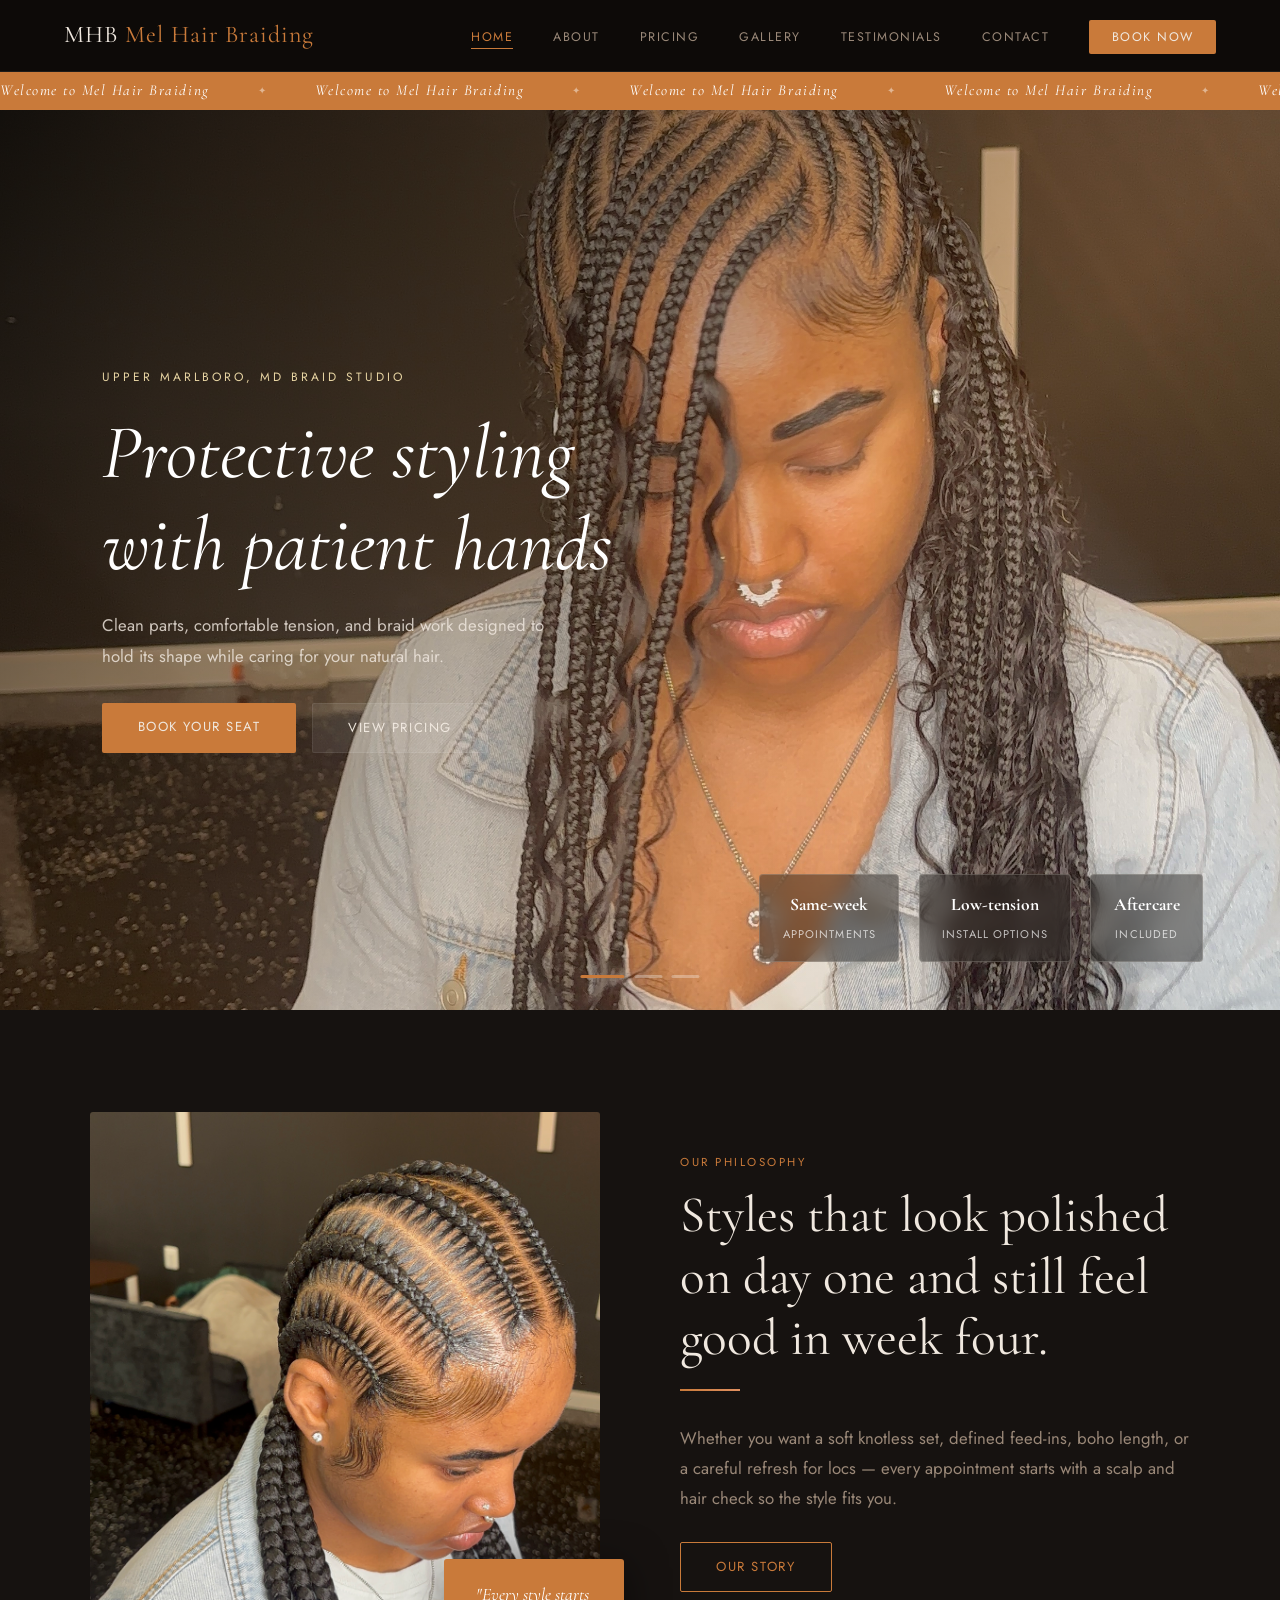
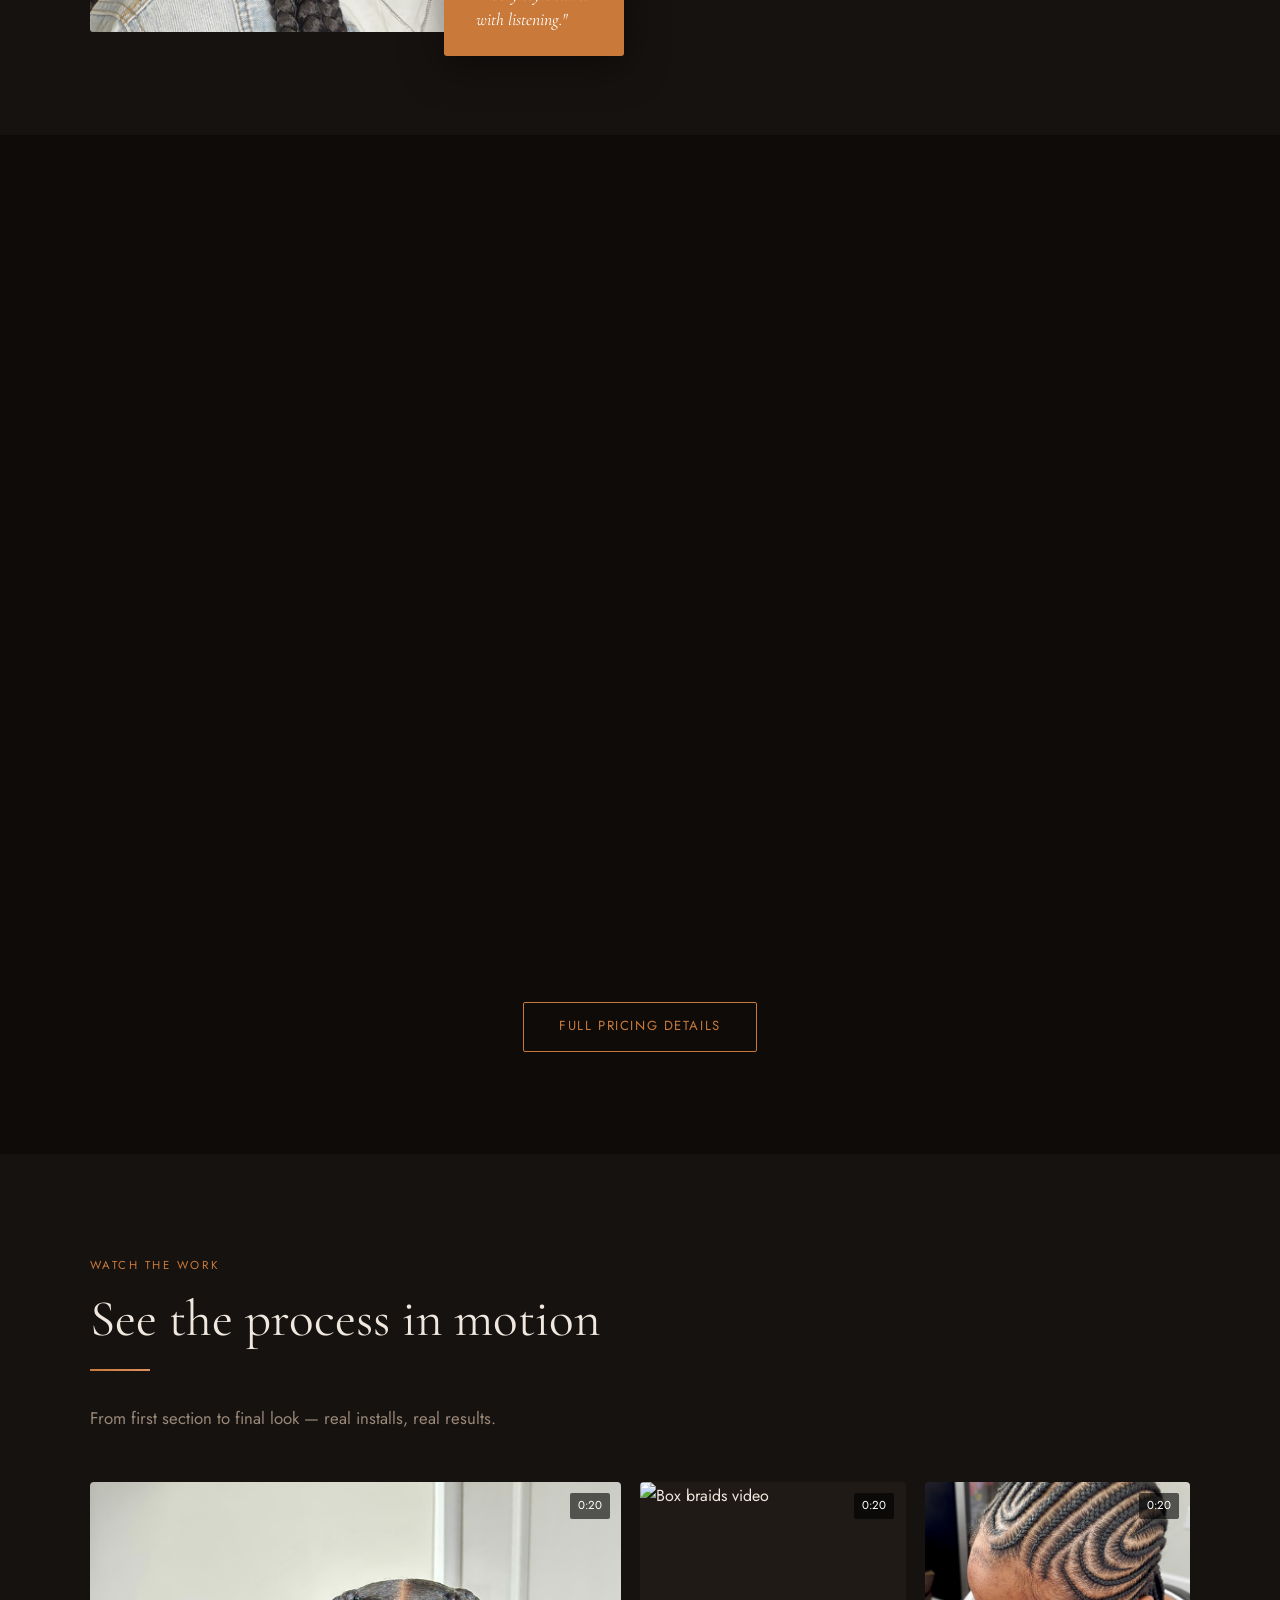
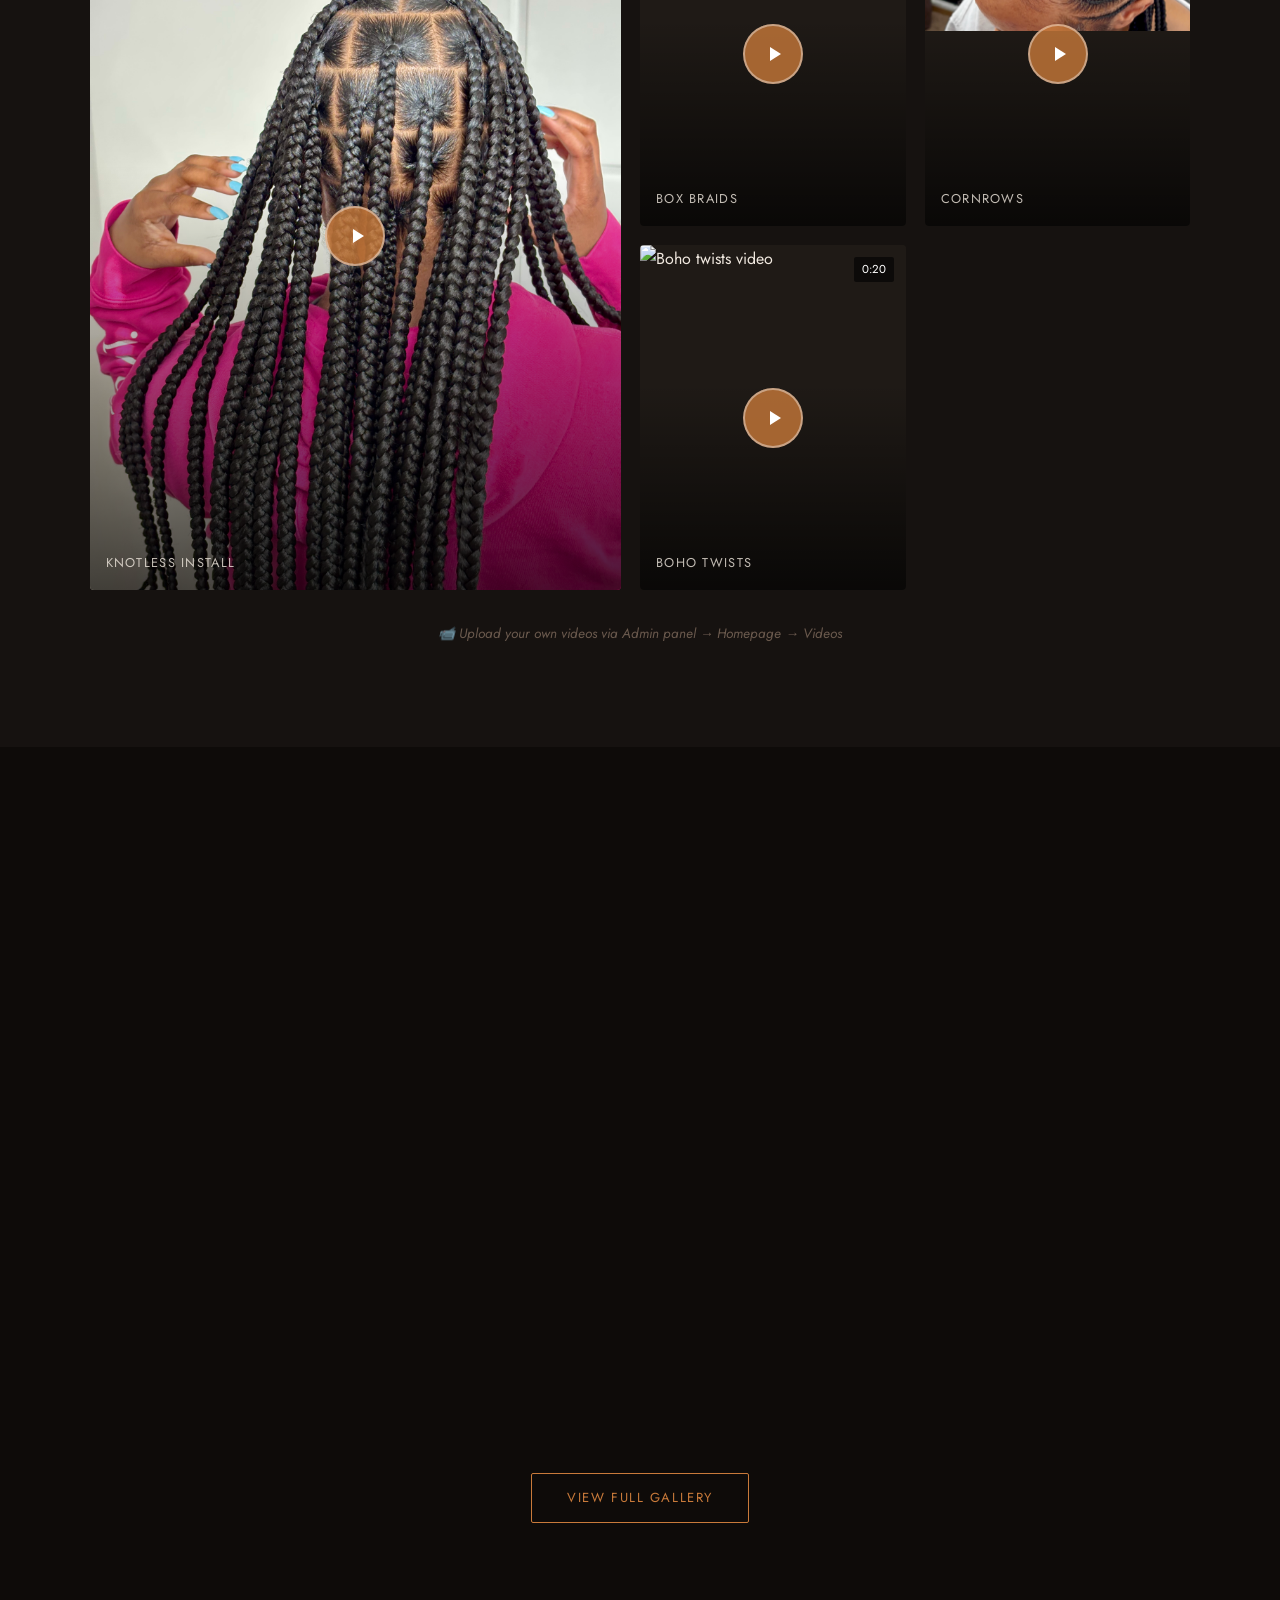
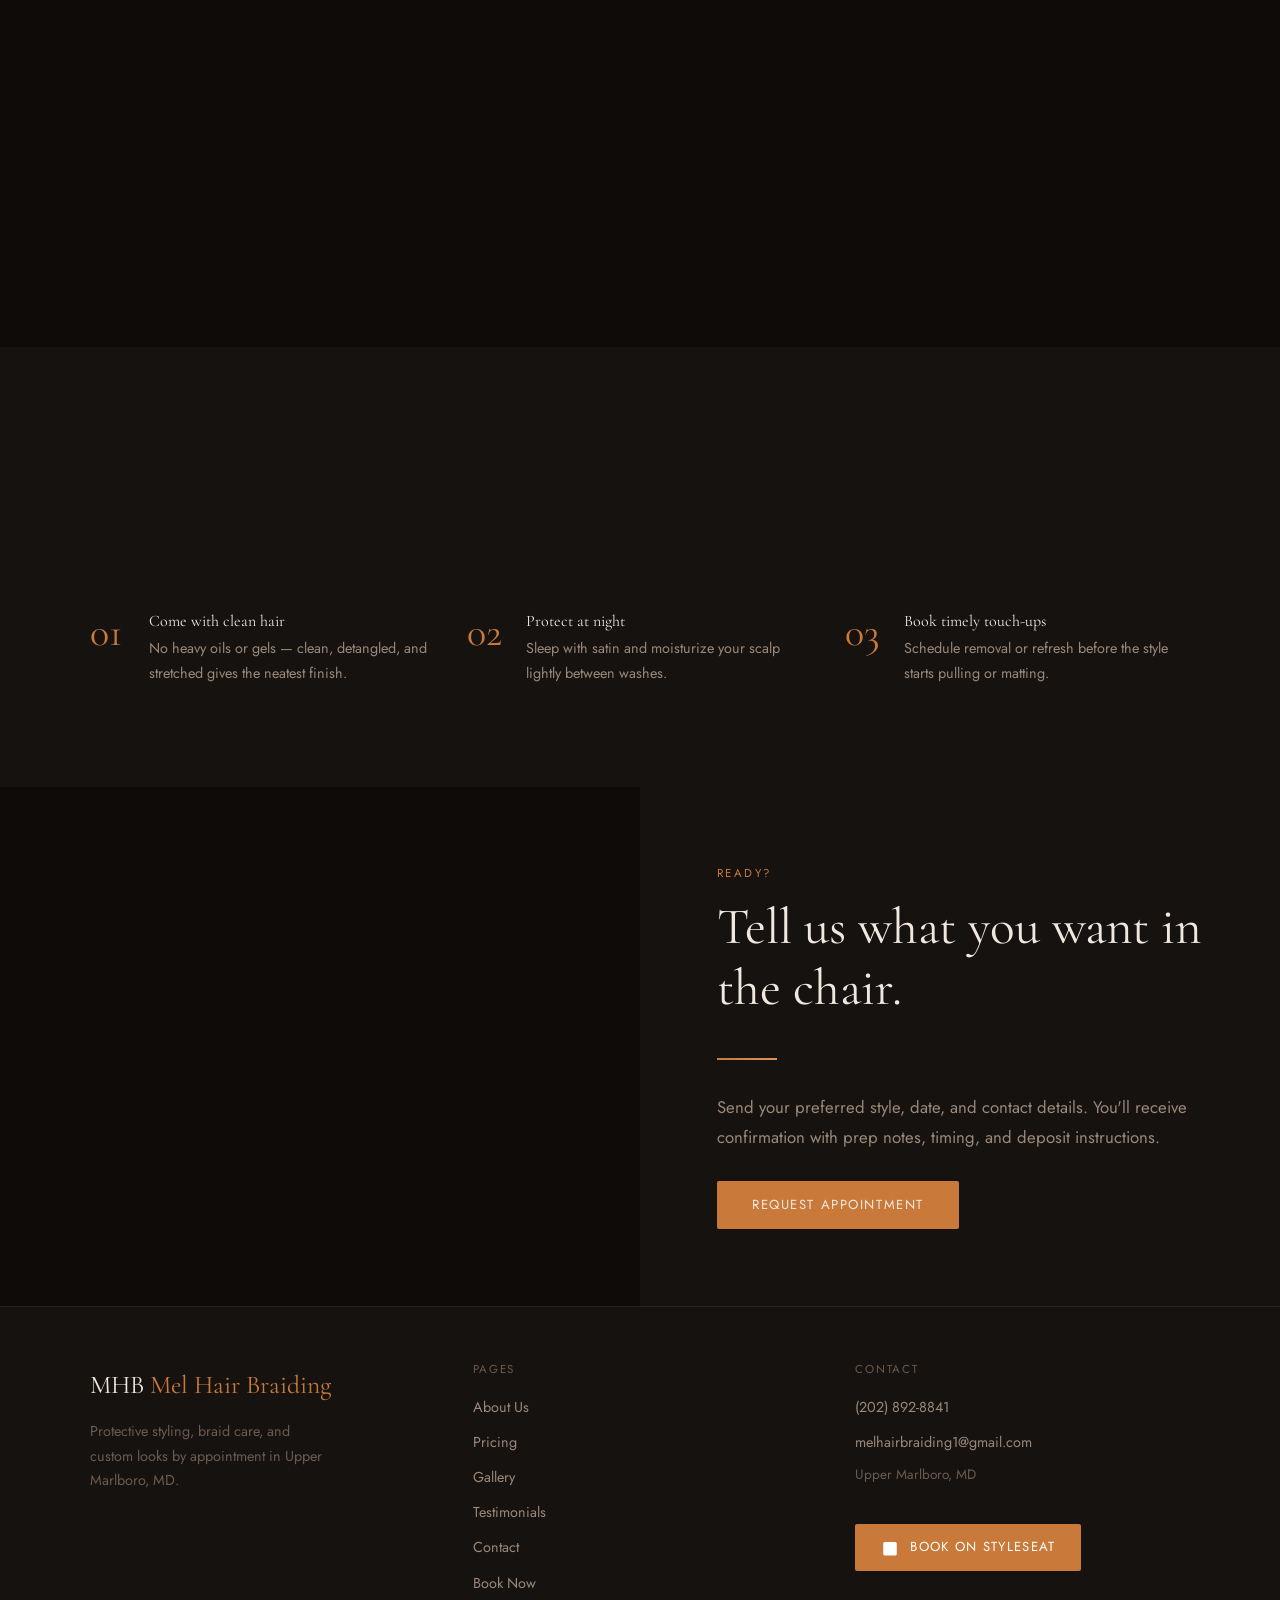
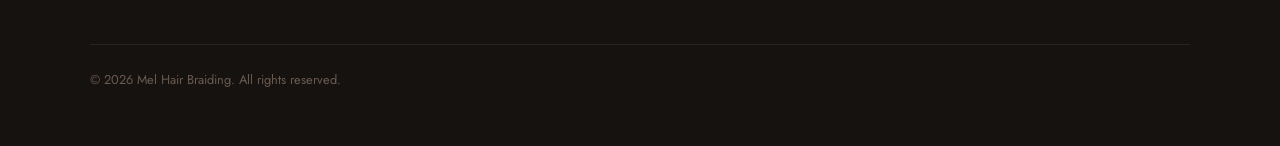
==== index.html @ 26ac2045 "Update index.html" ====
<!DOCTYPE html>
<html lang="en">
<head>
  <meta charset="UTF-8"/><meta name="viewport" content="width=device-width,initial-scale=1.0"/>
  <meta name="description" content="Mel Hair Braiding — Knotless braids, box braids, feed-ins, twists, and loc care in Marlboro, MD."/>
  <title>Mel Hair Braiding | Knotless Braids, Box Braids & Protective Styles — Upper Marlboro, MD</title>
  <meta name="description" content="Mel Hair Braiding offers knotless braids, box braids, feed-in cornrows, boho twists, and loc care in Upper Marlboro, MD. Book your protective style appointment today."/>
  <meta name="keywords" content="hair braiding Upper Marlboro MD, knotless braids Maryland, box braids near me, protective styles, loc care, boho twists, cornrows"/>
  <meta name="robots" content="index, follow"/>
  <link rel="canonical" href="https://melhairbraiding.net/"/>
  <!-- Open Graph -->
  <meta property="og:title" content="Mel Hair Braiding | Upper Marlboro, MD"/>
  <meta property="og:description" content="Knotless braids, box braids, cornrows, boho twists & loc care. Book your protective style in Upper Marlboro, MD."/>
  <meta property="og:url" content="https://melhairbraiding.net/"/>
  <meta property="og:type" content="website"/>
  <meta property="og:image" content="https://melhairbraiding.net/assets/uploads/og-image.jpg"/>
  <!-- Twitter Card -->
  <meta name="twitter:card" content="summary_large_image"/>
  <meta name="twitter:title" content="Mel Hair Braiding | Upper Marlboro, MD"/>
  <meta name="twitter:description" content="Knotless braids, box braids, cornrows, boho twists & loc care. Book now!"/>
  <!-- Schema.org Local Business -->
  <script type="application/ld+json">
  {"@context":"https://schema.org","@type":"HairSalon","name":"Mel Hair Braiding","url":"https://melhairbraiding.net","telephone":"(555) 018-1331","email":"hello@melhairbraiding.net","address":{"@type":"PostalAddress","addressLocality":"Upper Marlboro","addressRegion":"MD","addressCountry":"US"},"openingHours":["Tu-Fr 09:00-19:00","Sa 08:00-18:00"],"sameAs":["https://www.facebook.com/profile.php?id=100069341483920","https://www.instagram.com/mel_hair_braiding/","https://www.tiktok.com/@melhairbraiding","https://www.styleseat.com/m/v/melhairbraiding"]}
  </script>
  <link rel="stylesheet" href="assets/css/global.css"/>
  <style>
    .hero{position:relative;height:100vh;min-height:600px;overflow:hidden;margin-top:var(--nav-h)}
    .hero-slides{position:absolute;inset:0}
    .hero-slide{position:absolute;inset:0;background-size:cover;background-position:center;opacity:0;transition:opacity 1.2s ease}
    .hero-slide.active{opacity:1}
    .hero-slide::after{content:'';position:absolute;inset:0;background:linear-gradient(135deg,rgba(0,0,0,.75) 0%,rgba(201,122,58,.2) 60%,transparent 100%)}
    .hero-content{position:relative;z-index:2;height:100%;display:flex;flex-direction:column;justify-content:center;padding:0 clamp(2rem,8vw,8rem);max-width:780px}
    .hero-eyebrow{display:block;font-size:.75rem;letter-spacing:.25em;text-transform:uppercase;color:var(--gold-light);margin-bottom:1.2rem;opacity:0;animation:fadeUp .8s .3s forwards}
    .hero-content h1{color:#fff;font-style:italic;opacity:0;animation:fadeUp .9s .5s forwards;margin-bottom:1.2rem}
    .hero-sub{color:rgba(240,232,223,.82);font-size:1.05rem;max-width:460px;line-height:1.8;opacity:0;animation:fadeUp .9s .7s forwards;margin-bottom:2rem}
    .hero-btns{display:flex;gap:1rem;flex-wrap:wrap;opacity:0;animation:fadeUp .9s .9s forwards}
    .hero-badges{position:absolute;bottom:3rem;right:clamp(2rem,6vw,6rem);display:flex;gap:1.2rem;z-index:2}
    .hero-badge{background:rgba(14,11,9,.4);backdrop-filter:blur(10px);border:1px solid rgba(240,232,223,.2);border-radius:4px;padding:.9rem 1.4rem;text-align:center;color:#fff}
    .hero-badge strong{display:block;font-size:1.1rem;font-family:'Cormorant Garamond',serif}
    .hero-badge span{font-size:.7rem;letter-spacing:.1em;text-transform:uppercase;opacity:.7}
    .hero-dots{position:absolute;bottom:2rem;left:50%;transform:translateX(-50%);display:flex;gap:.6rem;z-index:2}
    .hero-dot{width:28px;height:3px;border-radius:2px;background:rgba(255,255,255,.3);cursor:pointer;transition:background .3s,width .3s}
    .hero-dot.active{background:var(--clay);width:44px}
    @keyframes fadeUp{from{opacity:0;transform:translateY(22px)}to{opacity:1;transform:none}}

    .intro-grid{display:grid;grid-template-columns:1fr 1fr;gap:5rem;align-items:center}
    .intro-img-wrap{position:relative}
    .intro-img-wrap img{width:100%;height:520px;object-fit:cover;border-radius:3px}
    .intro-img-badge{position:absolute;bottom:-1.5rem;right:-1.5rem;background:var(--clay);color:#fff;padding:1.5rem 2rem;border-radius:3px;font-family:'Cormorant Garamond',serif;font-size:1.1rem;font-style:italic;max-width:180px;line-height:1.4;box-shadow:var(--shadow)}

    .services-grid{display:grid;grid-template-columns:repeat(auto-fit,minmax(280px,1fr));gap:1.5rem;margin-top:3rem}
    .service-card{background:var(--bg-card);border:1px solid var(--border-dim);border-radius:4px;padding:2rem;transition:transform .3s,box-shadow .3s,border-color .3s}
    .service-card:hover{transform:translateY(-6px);box-shadow:var(--shadow);border-color:var(--border)}
    .service-init{width:50px;height:50px;border-radius:50%;background:var(--bg-3);border:1.5px solid var(--clay);display:flex;align-items:center;justify-content:center;font-family:'Cormorant Garamond',serif;font-size:1.1rem;color:var(--clay);margin-bottom:1.2rem}
    .service-card h3{margin-bottom:.4rem;font-size:1.4rem;color:var(--text)}
    .service-card p{color:var(--text-muted);font-size:.9rem;margin-bottom:1rem}
    .service-meta{display:flex;justify-content:space-between;align-items:center}
    .service-duration{font-size:.78rem;letter-spacing:.08em;color:var(--text-dim)}
    .service-price{font-family:'Cormorant Garamond',serif;font-size:1.3rem;color:var(--clay)}

    .video-section{background:var(--bg-2)}
    .video-grid{display:grid;grid-template-columns:2fr 1fr 1fr;gap:1.2rem;margin-top:3rem}
    .video-card{position:relative;border-radius:4px;overflow:hidden;background:var(--bg-3);cursor:pointer}
    .video-card:first-child{grid-row:span 2}
    .video-thumb{width:100%;aspect-ratio:16/9;object-fit:cover;transition:transform .5s}
    .video-card:first-child .video-thumb{height:100%;aspect-ratio:unset}
    .video-card:hover .video-thumb{transform:scale(1.04)}
    .video-overlay{position:absolute;inset:0;background:linear-gradient(0deg,rgba(0,0,0,.7) 0%,transparent 60%);display:flex;align-items:center;justify-content:center}
    .video-play{width:60px;height:60px;border-radius:50%;background:rgba(201,122,58,.8);border:2px solid rgba(255,255,255,.4);display:flex;align-items:center;justify-content:center;transition:background .3s,transform .3s}
    .video-card:hover .video-play{background:var(--clay);transform:scale(1.1)}
    .video-play svg{width:24px;height:24px;fill:#fff;margin-left:3px}
    .video-label{position:absolute;bottom:1rem;left:1rem;font-size:.8rem;letter-spacing:.1em;text-transform:uppercase;color:rgba(240,232,223,.8)}
    .video-upload-cta{margin-top:2rem;text-align:center;color:var(--text-dim);font-size:.85rem;font-style:italic}
    .video-duration{position:absolute;top:.7rem;right:.7rem;background:rgba(0,0,0,.6);color:#fff;font-size:.72rem;padding:.2rem .5rem;border-radius:2px}
    .video-lightbox{display:none;position:fixed;inset:0;background:rgba(0,0,0,.96);z-index:1000;align-items:center;justify-content:center;flex-direction:column;gap:1rem}
    .video-lightbox.open{display:flex}
    .video-lightbox video{max-width:90vw;max-height:80vh;border-radius:4px;outline:none}
    .video-lb-close{position:absolute;top:1.5rem;right:2rem;font-size:2.5rem;color:#fff;cursor:pointer;background:none;border:none;line-height:1}
    .video-lb-label{color:var(--text-muted);font-size:.85rem;letter-spacing:.12em;text-transform:uppercase}

    .gallery-strip{display:flex;gap:0;overflow:hidden;margin-top:3rem;border-radius:4px}
    .gallery-strip-item{flex:1;min-width:0;position:relative;overflow:hidden;transition:flex .5s ease;cursor:pointer}
    .gallery-strip-item:hover{flex:2.5}
    .gallery-strip-item img{width:100%;height:420px;object-fit:cover;transition:transform .5s}
    .gallery-strip-item:hover img{transform:scale(1.04)}

    .quote-section{background:var(--clay);text-align:center;padding:5rem clamp(2rem,8vw,10rem)}
    .quote-section blockquote{font-family:'Cormorant Garamond',serif;font-size:clamp(1.5rem,3vw,2.4rem);font-style:italic;color:#fff;line-height:1.5;max-width:800px;margin:0 auto 1.5rem}
    .quote-section cite{font-size:.8rem;letter-spacing:.15em;text-transform:uppercase;color:rgba(255,255,255,.7)}

    .care-grid{display:grid;grid-template-columns:repeat(3,1fr);gap:2rem;margin-top:3rem}
    .care-item{display:flex;gap:1.2rem;align-items:flex-start}
    .care-num{font-family:'Cormorant Garamond',serif;font-size:2.5rem;line-height:1;color:var(--clay);flex-shrink:0;min-width:2.5rem}
    .care-item h4{font-size:1rem;color:var(--text);margin-bottom:.3rem}
    .care-item p{font-size:.9rem;color:var(--text-muted)}

    .booking-cta{display:grid;grid-template-columns:1fr 1fr}
    .booking-cta-img{background-size:cover;background-position:center;min-height:420px}
    .booking-cta-content{padding:clamp(3rem,6vw,6rem);display:flex;flex-direction:column;justify-content:center;background:var(--bg-2)}

    @media(max-width:900px){.intro-grid{grid-template-columns:1fr}.intro-img-badge{right:0}.video-grid{grid-template-columns:1fr 1fr}.video-card:first-child{grid-row:unset;grid-column:span 2}.care-grid{grid-template-columns:1fr}.booking-cta{grid-template-columns:1fr}.hero-badges{display:none}}
    @media(max-width:600px){.gallery-strip{flex-direction:column}.gallery-strip-item img{height:220px}.gallery-strip-item:hover{flex:1}.video-grid{grid-template-columns:1fr}.video-card:first-child{grid-column:unset}}
  </style>
</head>
<body>
<nav class="nav">
  <a href="index.html" class="nav-logo">MHB <span>Mel Hair Braiding</span></a>
  <ul class="nav-links">
    <li><a href="index.html" class="active">Home</a></li>
    <li><a href="about/index.html">About</a></li>
    <li><a href="pricing/index.html">Pricing</a></li>
    <li><a href="gallery/index.html">Gallery</a></li>
    <li><a href="testimonials/index.html">Testimonials</a></li>
    <li><a href="contact/index.html">Contact</a></li>
    <li><a href="book/index.html" class="nav-cta">Book Now</a></li>
  </ul>
  <div class="nav-hamburger"><span></span><span></span><span></span></div>
</nav>

<!-- HERO -->
<!-- WELCOME BANNER -->
<div class="welcome-banner" aria-label="Welcome banner">
  <div class="welcome-banner-track" id="bannerTrack"></div>
</div>

<section class="hero" id="top">
  <div class="hero-video-bg" id="heroVideoBg">
    <video id="heroVideo0" loop muted playsinline></video>
    <video id="heroVideo1" loop muted playsinline></video>
    <video id="heroVideo2" loop muted playsinline></video>
    <div class="hero-video-overlay"></div>
  </div>
  <div class="hero-slides" id="heroSlides" style="display:none"></div>
  <div class="hero-content">
    <span class="hero-eyebrow" id="heroEyebrow"></span>
    <h1 id="heroHeadline"></h1>
    <p class="hero-sub" id="heroCopy"></p>
    <div class="hero-btns">
      <a href="book/index.html" class="btn btn-primary" id="heroPrimary"></a>
      <a href="pricing/index.html" class="btn btn-light" id="heroSecondary"></a>
    </div>
  </div>
  <div class="hero-badges" id="heroBadges"></div>
  <div class="hero-dots" id="heroDots"></div>
</section>

<!-- INTRO -->
<section class="section" id="about-intro" style="background:var(--bg-2)">
  <div class="section-inner">
    <div class="intro-grid">
      <div class="intro-img-wrap reveal">
        <img id="introImg" src="" alt="Stylist braiding"/>
        <div class="intro-img-badge" id="introQuote"></div>
      </div>
      <div class="reveal reveal-delay-2">
        <span class="eyebrow" id="introEyebrow"></span>
        <h2 class="section-heading" id="introHeading"></h2>
        <div class="divider"></div>
        <p class="section-sub" id="introCopy"></p>
        <a href="about/index.html" class="btn btn-outline" style="margin-top:1.8rem;display:inline-block">Our Story</a>
      </div>
    </div>
  </div>
</section>

<!-- SERVICES -->
<section class="section" id="services" style="background:var(--bg)">
  <div class="section-inner">
    <div class="reveal">
      <span class="eyebrow" id="servicesEyebrow"></span>
      <h2 class="section-heading" id="servicesHeading"></h2>
      <div class="divider"></div>
    </div>
    <div class="services-grid" id="servicesGrid"></div>
    <div style="text-align:center;margin-top:2.5rem"><a href="pricing/index.html" class="btn btn-outline">Full Pricing Details</a></div>
  </div>
</section>

<!-- VIDEOS -->
<section class="section video-section" id="videos">
  <div class="section-inner">
    <div class="reveal">
      <span class="eyebrow" id="videoEyebrow"></span>
      <h2 class="section-heading" id="videoHeading"></h2>
      <div class="divider"></div>
      <p class="section-sub" id="videoCopy"></p>
    </div>
    <div class="video-grid" id="videoGrid"></div>
    <p class="video-upload-cta">📹 Upload your own videos via Admin panel → Homepage → Videos</p>
  </div>
</section>

<!-- GALLERY STRIP -->
<section class="section" id="gallery-preview" style="padding-bottom:0;background:var(--bg)">
  <div class="section-inner">
    <div class="reveal">
      <span class="eyebrow" id="galleryEyebrow"></span>
      <h2 class="section-heading" id="galleryHeading"></h2>
      <div class="divider"></div>
    </div>
  </div>
  <div class="gallery-strip reveal" id="galleryStrip"></div>
  <div style="text-align:center;padding:2.5rem"><a href="gallery/index.html" class="btn btn-outline">View Full Gallery</a></div>
</section>

<!-- QUOTE -->
<section class="quote-section reveal">
  <blockquote id="quoteText"></blockquote>
  <cite id="quoteAuthor"></cite>
</section>

<!-- CARE TIPS -->
<section class="section" id="care" style="background:var(--bg-2)">
  <div class="section-inner">
    <div class="reveal">
      <span class="eyebrow" id="careEyebrow"></span>
      <h2 class="section-heading" id="careHeading"></h2>
      <div class="divider"></div>
    </div>
    <div class="care-grid" id="careGrid"></div>
  </div>
</section>

<!-- BOOKING CTA -->
<div class="booking-cta" id="booking">
  <div class="booking-cta-img" id="bookingImg"></div>
  <div class="booking-cta-content reveal">
    <span class="eyebrow" id="bookingEyebrow"></span>
    <h2 class="section-heading" id="bookingHeading"></h2>
    <div class="divider"></div>
    <p class="section-sub" id="bookingCopy"></p>
    <a href="book/index.html" class="btn btn-primary" style="margin-top:1.8rem;align-self:flex-start" id="bookingBtn"></a>
  </div>
</div>

<!-- FOOTER -->
<footer class="footer">
  <div class="footer-inner">
    <div>
      <div class="footer-logo">MHB <span>Mel Hair Braiding</span></div>
      <p class="footer-tagline" style="font-size:.9rem;color:var(--text-dim);max-width:240px;line-height:1.7;margin-top:.5rem"></p>
    </div>
    <div><h4>Pages</h4><ul class="footer-links">
      <li><a href="about/index.html">About Us</a></li>
      <li><a href="pricing/index.html">Pricing</a></li>
      <li><a href="gallery/index.html">Gallery</a></li>
      <li><a href="testimonials/index.html">Testimonials</a></li>
      <li><a href="contact/index.html">Contact</a></li>
      <li><a href="book/index.html">Book Now</a></li>
    </ul></div>
    <div>
      <h4>Contact</h4>
      <ul class="footer-links" id="footerContact"></ul>
      <div class="social-links" style="margin-top:1.2rem"></div>
      <a href="https://www.styleseat.com/m/v/melhairbraiding" target="_blank" rel="noopener" class="styleseat-btn" style="margin-top:1.2rem">
        <svg viewBox="0 0 24 24"><path d="M8 2v4M16 2v4M3 10h18M5 4h14a2 2 0 012 2v14a2 2 0 01-2 2H5a2 2 0 01-2-2V6a2 2 0 012-2z"/></svg>
        Book on StyleSeat
      </a>
    </div>
  </div>
  <div class="footer-bottom">
    <span id="footerCopy"></span>
    <span id="footerCredit"></span>
  </div>
</footer>

<script src="assets/js/global.js"></script>
<script>
(async () => {
  const [site, brand, gallery] = await Promise.all([
    fetch('content/site.json').then(r=>r.json()),
    fetch('content/branding.json').then(r=>r.json()).catch(()=>({})),
    fetch('content/gallery.json').then(r=>r.json()).catch(()=>({images:[]}))
  ]);

  // heroSlides section disabled — video hero handles dots instead

  // Hero content
  document.getElementById('heroEyebrow').textContent = site.hero.eyebrow||'';
  document.getElementById('heroHeadline').innerHTML = `${site.hero.headline1||''}<br>${site.hero.headline2||''}`;
  document.getElementById('heroCopy').textContent = site.hero.copy||'';
  document.getElementById('heroPrimary').textContent = site.hero.primaryButton||'Book Now';
  document.getElementById('heroSecondary').textContent = site.hero.secondaryButton||'View Pricing';

  // Badges
  const badgesEl = document.getElementById('heroBadges');
  (site.hero.highlights||[]).forEach(h => {
    badgesEl.innerHTML += `<div class="hero-badge"><strong>${h.title}</strong><span>${h.text}</span></div>`;
  });

  // Intro
  document.getElementById('introEyebrow').textContent = site.intro?.eyebrow||'';
  document.getElementById('introHeading').textContent = site.intro?.heading||'';
  document.getElementById('introCopy').textContent = site.intro?.copy||'';
  if (site.intro?.image) document.getElementById('introImg').src = site.intro.image;
  document.getElementById('introQuote').textContent = `"${site.intro?.imageQuote||''}"`;

  // Services
  const sg = document.getElementById('servicesGrid');
  document.getElementById('servicesEyebrow').textContent = site.servicesSection?.eyebrow||'What We Offer';
  document.getElementById('servicesHeading').textContent = site.servicesSection?.heading||'Choose your next crown';
  (site.services||[]).forEach((s,i) => {
    sg.innerHTML += `<div class="service-card reveal reveal-delay-${(i%3)+1}">
      <div class="service-init">${s.initials}</div>
      <h3>${s.name}</h3><p>${s.description}</p>
      <div class="service-meta"><span class="service-duration">${s.duration}</span><span class="service-price">${s.price}</span></div>
    </div>`;
  });

  // Videos
  document.getElementById('videoEyebrow').textContent = site.videos?.eyebrow||'Watch the Work';
  document.getElementById('videoHeading').textContent = site.videos?.heading||'See the process in motion';
  document.getElementById('videoCopy').textContent = site.videos?.copy||'';
  const vg = document.getElementById('videoGrid');

  // Video lightbox
  const lb = document.createElement('div');
  lb.className = 'video-lightbox';
  lb.id = 'videoLightbox';
  lb.innerHTML = `<button class="video-lb-close" id="videoLbClose">✕</button><video controls id="videoLbPlayer"></video><div class="video-lb-label" id="videoLbLabel"></div>`;
  document.body.appendChild(lb);
  document.getElementById('videoLbClose').addEventListener('click', () => { lb.classList.remove('open'); document.getElementById('videoLbPlayer').pause(); });
  lb.addEventListener('click', e => { if(e.target===lb){lb.classList.remove('open'); document.getElementById('videoLbPlayer').pause();}});

  (site.videos?.items||[]).forEach((v,i) => {
    const card = document.createElement('div');
    card.className = `video-card reveal reveal-delay-${i%3}`;
    card.innerHTML = `
      <img class="video-thumb" src="${v.thumbnail||''}" alt="${v.alt||''}" onerror="this.style.background='var(--bg-3)';this.style.minHeight='200px'"/>
      <div class="video-overlay"><div class="video-play"><svg viewBox="0 0 24 24"><path d="M8 5v14l11-7z"/></svg></div></div>
      <span class="video-label">${v.label||''}</span>
      ${v.duration?`<span class="video-duration">${v.duration}</span>`:''}`;
    card.addEventListener('click', () => {
      const player = document.getElementById('videoLbPlayer');
      document.getElementById('videoLbLabel').textContent = v.label||'';
      if (v.videoFile) {
        player.src = v.videoFile;
        lb.classList.add('open');
        player.play();
      } else {
        // No video uploaded yet — show placeholder message
        player.removeAttribute('src');
        lb.classList.add('open');
        player.outerHTML = `<div style="color:var(--text-muted);text-align:center;padding:3rem"><div style="font-size:3rem;margin-bottom:1rem">🎬</div><p>No video uploaded yet.</p><p style="font-size:.85rem;margin-top:.5rem">Upload a video via Admin → Homepage → Videos</p></div>`;
      }
    });
    vg.appendChild(card);
  });

  // Gallery strip (first 4 from gallery.json)
  document.getElementById('galleryEyebrow').textContent = site.galleryPreview?.eyebrow||'The Look';
  document.getElementById('galleryHeading').textContent = site.galleryPreview?.heading||'Detailed parts, smooth finish.';
  const gs = document.getElementById('galleryStrip');
  (gallery.images||[]).slice(0,4).forEach(img => {
    gs.innerHTML += `<div class="gallery-strip-item"><img src="${img.image}" alt="${img.alt}"/></div>`;
  });

  // Quote
  document.getElementById('quoteText').textContent = `"${site.quote?.text||''}"`;
  document.getElementById('quoteAuthor').textContent = `— ${site.quote?.author||''}`;

  // Care tips
  document.getElementById('careEyebrow').textContent = site.care?.eyebrow||'Before You Arrive';
  document.getElementById('careHeading').textContent = site.care?.heading||'A little prep keeps the install smooth.';
  const cg = document.getElementById('careGrid');
  (site.care?.tips||[]).forEach((t,i) => {
    cg.innerHTML += `<div class="care-item reveal reveal-delay-${i+1}">
      <span class="care-num">0${i+1}</span>
      <div><h4>${t.title}</h4><p>${t.tip}</p></div>
    </div>`;
  });

  // Booking CTA
  document.getElementById('bookingEyebrow').textContent = site.booking?.eyebrow||'Ready?';
  document.getElementById('bookingHeading').textContent = site.booking?.heading||'Tell us what you want in the chair.';
  document.getElementById('bookingCopy').textContent = site.booking?.copy||'';
  document.getElementById('bookingBtn').textContent = site.booking?.button||'Request Appointment';
  if (site.booking?.image) document.getElementById('bookingImg').style.backgroundImage = `url('${site.booking.image}')`;

  // Footer
  document.getElementById('footerCopy').textContent = `© ${new Date().getFullYear()} ${brand.siteName||'Mel Hair Braiding'}. All rights reserved.`;
  document.getElementById('footerCredit').textContent = site.footer?.credit||'';
  document.querySelector('.footer-tagline').textContent = brand.footerTagline||site.footer?.copy||'';
  document.getElementById('footerContact').innerHTML = `
    <li><a href="${brand.phoneHref||'tel:+2028928841'}">${brand.phone||'(202) 892-8841'}</a></li>
    <li><a href="mailto:${brand.email||'melhairbraiding1@gmail.com'}">${brand.email||'melhairbraiding1@gmail.com'}</a></li>
    <li style="color:var(--text-dim);font-size:.85rem;margin-top:.5rem">${brand.location||'Upper Marlboro, MD'}</li>`;

  // Re-observe new reveal elements
  document.querySelectorAll('.reveal:not(.visible)').forEach(el => observer.observe(el));
  // Welcome banner
  const bannerTrack = document.getElementById('bannerTrack');
  if (bannerTrack) {
    const msg = 'Welcome to Mel Hair Braiding';
    const dot = '<span class="dot">✦</span>';
    const repeated = Array(12).fill(`<span>${msg}</span>${dot}`).join('');
    bannerTrack.innerHTML = repeated + repeated; // duplicate for seamless loop
  }

  // ── VIDEO HERO ──
  const heroSlideData = site.hero.slides || [];
  const heroVidEls = [
    document.getElementById('heroVideo0'),
    document.getElementById('heroVideo1'),
    document.getElementById('heroVideo2')
  ];

  // 1. Set poster + src for each video slot
  heroVidEls.forEach((v, i) => {
    if (!v || !heroSlideData[i]) return;
    if (heroSlideData[i].image) v.poster = heroSlideData[i].image; // shows instantly
    if (heroSlideData[i].videoFile) {
      v.src = heroSlideData[i].videoFile;
      v.preload = 'auto';
    }
  });

  // 2. Build dots — one per slide, replacing any existing dots
  const dotsContainer = document.getElementById('heroDots');
  dotsContainer.innerHTML = ''; // clear old dots from heroSlides section
  heroSlideData.forEach((s, i) => {
    const dot = document.createElement('div');
    dot.className = 'hero-dot' + (i === 0 ? ' active' : '');
    dotsContainer.appendChild(dot);
    dot.addEventListener('click', () => {
      clearInterval(heroVidTimer);
      switchHeroVid(i);
      heroVidTimer = setInterval(() => switchHeroVid((heroVidCurrent + 1) % heroSlideData.length), 20000);
    });
  });

  // 3. Switch function
  let heroVidCurrent = 0;
  function switchHeroVid(n) {
    // Hide current
    const prev = heroVidEls[heroVidCurrent];
    if (prev) { prev.classList.remove('active'); try { prev.pause(); } catch(e){} }
    // Update dots
    dotsContainer.querySelectorAll('.hero-dot').forEach((d,i) => d.classList.toggle('active', i===n));
    heroVidCurrent = n;
    // Show next
    const next = heroVidEls[heroVidCurrent];
    if (next) {
      next.classList.add('active');
      if (next.src) { next.currentTime = 0; next.play().catch(()=>{}); }
    }
  }

  // 4. Start first slide immediately
  if (heroVidEls[0]) {
    heroVidEls[0].classList.add('active');
    if (heroVidEls[0].src) heroVidEls[0].play().catch(()=>{});
  }

  // 5. Auto-rotate every 20 seconds
  let heroVidTimer = setInterval(() => {
    switchHeroVid((heroVidCurrent + 1) % heroSlideData.length);
  }, 20000);

  // Re-observe reveal elements
  document.querySelectorAll('.reveal:not(.visible)').forEach(el => observer.observe(el));
})();
</script>
</body>
</html>
---- assets/css/global.css ----
/* ============================================================
   MEL HAIR BRAIDING — Global Styles
   Dark Luxury Theme
   ============================================================ */

@import url('https://fonts.googleapis.com/css2?family=Cormorant+Garamond:ital,wght@0,300;0,400;0,600;1,300;1,400&family=Jost:wght@300;400;500;600&display=swap');

:root {
  /* Dark theme palette */
  --clay:        #c97a3a;
  --clay-dark:   #a85f20;
  --clay-light:  #e09060;
  --bg:          #0e0b09;
  --bg-2:        #161210;
  --bg-3:        #1f1a16;
  --bg-card:     #1a1410;
  --surface:     #231d18;
  --gold:        #c9a96e;
  --gold-light:  #e8d5a3;
  --text:        #f0e8df;
  --text-muted:  #9a8878;
  --text-dim:    #6b5a4e;
  --border:      rgba(201,121,58,0.18);
  --border-dim:  rgba(255,255,255,0.07);
  --shadow:      0 8px 40px rgba(0,0,0,0.5);
  --nav-h:       72px;
}

*, *::before, *::after { box-sizing: border-box; margin: 0; padding: 0; }
html { scroll-behavior: smooth; font-size: 16px; }

body {
  font-family: 'Jost', sans-serif;
  background: var(--bg);
  color: var(--text);
  line-height: 1.7;
  overflow-x: hidden;
}

h1,h2,h3,h4 { font-family:'Cormorant Garamond',serif; line-height:1.2; font-weight:400; }
h1 { font-size:clamp(2.8rem,6vw,5.5rem); }
h2 { font-size:clamp(2rem,4vw,3.5rem); }
h3 { font-size:clamp(1.4rem,2.5vw,2rem); }
a { color:inherit; text-decoration:none; }
img { display:block; max-width:100%; }

/* ── NAV ── */
.nav {
  position:fixed; top:0; left:0; right:0; z-index:100;
  height:var(--nav-h);
  display:flex; align-items:center; justify-content:space-between;
  padding:0 clamp(1.5rem,5vw,4rem);
  background:rgba(14,11,9,0.92);
  backdrop-filter:blur(16px);
  border-bottom:1px solid var(--border-dim);
  transition:box-shadow .3s;
}
.nav.scrolled { box-shadow:0 4px 30px rgba(0,0,0,.6); border-bottom-color:var(--border); }

.nav-logo { font-family:'Cormorant Garamond',serif; font-size:1.5rem; letter-spacing:.04em; color:var(--text); }
.nav-logo span { color:var(--clay); }

.nav-links { display:flex; gap:2.5rem; list-style:none; }
.nav-links a { font-size:.78rem; letter-spacing:.12em; text-transform:uppercase; color:var(--text-muted); transition:color .2s; position:relative; }
.nav-links a::after { content:''; position:absolute; bottom:-3px; left:0; right:0; height:1px; background:var(--clay); transform:scaleX(0); transform-origin:left; transition:transform .3s; }
.nav-links a:hover, .nav-links a.active { color:var(--clay); }
.nav-links a:hover::after, .nav-links a.active::after { transform:scaleX(1); }

.nav-cta { background:var(--clay) !important; color:var(--text) !important; padding:.5rem 1.4rem; border-radius:2px; letter-spacing:.1em; font-size:.78rem; transition:background .2s !important; }
.nav-cta:hover { background:var(--clay-dark) !important; }
.nav-cta::after { display:none !important; }

.nav-hamburger { display:none; flex-direction:column; gap:5px; cursor:pointer; padding:4px; }
.nav-hamburger span { display:block; width:24px; height:2px; background:var(--text); border-radius:2px; transition:all .3s; }

/* ── BUTTONS ── */
.btn { display:inline-block; padding:.8rem 2.2rem; font-family:'Jost',sans-serif; font-size:.82rem; letter-spacing:.12em; text-transform:uppercase; border-radius:2px; cursor:pointer; transition:all .25s; border:none; }
.btn-primary { background:var(--clay); color:var(--text); }
.btn-primary:hover { background:var(--clay-dark); transform:translateY(-2px); box-shadow:0 8px 24px rgba(201,122,58,.35); }
.btn-outline { background:transparent; color:var(--clay); border:1.5px solid var(--clay); }
.btn-outline:hover { background:var(--clay); color:var(--text); transform:translateY(-2px); }
.btn-light { background:rgba(255,255,255,.08); color:var(--text); border:1px solid var(--border-dim); }
.btn-light:hover { background:rgba(255,255,255,.14); transform:translateY(-2px); }

/* ── SECTIONS ── */
.section { padding:clamp(4rem,8vw,7rem) clamp(1.5rem,7vw,6rem); }
.section-inner { max-width:1200px; margin:0 auto; }

.eyebrow { display:block; font-size:.72rem; letter-spacing:.22em; text-transform:uppercase; color:var(--clay); margin-bottom:.8rem; }
.section-heading { color:var(--text); margin-bottom:1.2rem; }
.section-sub { font-size:1.05rem; color:var(--text-muted); max-width:560px; line-height:1.8; }

/* ── PAGE HERO ── */
.page-hero { position:relative; height:55vh; min-height:380px; display:flex; align-items:center; justify-content:center; overflow:hidden; margin-top:var(--nav-h); }
.page-hero-bg { position:absolute; inset:0; background-size:cover; background-position:center; transform:scale(1.08); transition:transform 8s ease; }
.page-hero.loaded .page-hero-bg { transform:scale(1); }
.page-hero-overlay { position:absolute; inset:0; background:linear-gradient(160deg,rgba(0,0,0,.75) 0%,rgba(201,122,58,.2) 100%); }
.page-hero-content { position:relative; z-index:2; text-align:center; color:var(--text); }
.page-hero-content h1 { color:var(--text); text-shadow:0 2px 20px rgba(0,0,0,.5); margin-bottom:.5rem; }
.page-hero-content .eyebrow { color:var(--gold-light); }

/* ── DIVIDER ── */
.divider { width:60px; height:2px; background:linear-gradient(90deg,var(--clay),var(--clay-light)); margin:1.2rem 0 2rem; }
.divider.center { margin-left:auto; margin-right:auto; }

/* ── CARDS ── */
.card { background:var(--bg-card); border:1px solid var(--border-dim); border-radius:4px; padding:2.2rem; transition:transform .3s,box-shadow .3s,border-color .3s; }
.card:hover { transform:translateY(-6px); box-shadow:var(--shadow); border-color:var(--border); }

/* ── FOOTER ── */
.footer { background:var(--bg-2); border-top:1px solid var(--border-dim); color:var(--text-muted); padding:3.5rem clamp(1.5rem,7vw,6rem); }
.footer-inner { max-width:1200px; margin:0 auto; display:grid; grid-template-columns:1fr 1fr 1fr; gap:3rem; }
.footer-logo { font-family:'Cormorant Garamond',serif; font-size:1.6rem; color:var(--text); margin-bottom:.8rem; }
.footer-logo span { color:var(--clay); }
.footer h4 { font-family:'Jost',sans-serif; font-size:.72rem; letter-spacing:.15em; text-transform:uppercase; color:var(--text-dim); margin-bottom:1rem; }
.footer-links { list-style:none; }
.footer-links li { margin-bottom:.5rem; }
.footer-links a { color:var(--text-muted); font-size:.9rem; transition:color .2s; }
.footer-links a:hover { color:var(--clay); }
.footer-bottom { max-width:1200px; margin:2.5rem auto 0; padding-top:1.5rem; border-top:1px solid var(--border-dim); display:flex; justify-content:space-between; align-items:center; font-size:.8rem; color:var(--text-dim); }

/* ── ANIMATIONS ── */
.reveal { opacity:0; transform:translateY(28px); transition:opacity .7s ease,transform .7s ease; }
.reveal.visible { opacity:1; transform:none; }
.reveal-delay-1 { transition-delay:.1s; }
.reveal-delay-2 { transition-delay:.2s; }
.reveal-delay-3 { transition-delay:.3s; }
.reveal-delay-4 { transition-delay:.4s; }

/* ── RESPONSIVE ── */
@media(max-width:768px) {
  .nav-links { display:none; flex-direction:column; gap:0; }
  .nav-links.open { display:flex; position:fixed; top:var(--nav-h); left:0; right:0; background:var(--bg-2); padding:1.5rem 2rem 2rem; border-bottom:1px solid var(--border-dim); box-shadow:var(--shadow); }
  .nav-links.open li { padding:.7rem 0; border-bottom:1px solid var(--border-dim); }
  .nav-hamburger { display:flex; }
  .nav-cta { display:none; }
  .footer-inner { grid-template-columns:1fr; gap:2rem; }
  .footer-bottom { flex-direction:column; gap:.5rem; text-align:center; }
}

/* ── SOCIAL ICONS ── */
.social-links { display:flex; gap:.8rem; margin-top:1rem; }
.social-link {
  width:38px; height:38px; border-radius:50%;
  background:rgba(255,255,255,.06);
  border:1px solid var(--border-dim);
  display:flex; align-items:center; justify-content:center;
  transition:background .2s, border-color .2s, transform .2s;
  flex-shrink:0;
}
.social-link:hover { background:var(--clay); border-color:var(--clay); transform:translateY(-3px); }
.social-link svg { width:16px; height:16px; fill:var(--text-muted); transition:fill .2s; }
.social-link:hover svg { fill:#fff; }

/* ── STYLESEAT BOOKING BUTTON ── */
.styleseat-btn {
  display:inline-flex; align-items:center; gap:.7rem;
  background:var(--clay); color:#fff;
  padding:.75rem 1.6rem; border-radius:2px;
  font-family:'Jost',sans-serif; font-size:.82rem;
  letter-spacing:.1em; text-transform:uppercase;
  transition:background .2s, transform .2s;
  border:none; cursor:pointer;
}
.styleseat-btn:hover { background:var(--clay-dark); transform:translateY(-2px); }
.styleseat-btn svg { width:18px; height:18px; fill:#fff; flex-shrink:0; }

/* ── WELCOME BANNER ── */
.welcome-banner {
  position:relative; z-index:99;
  background:var(--clay);
  overflow:hidden;
  height:40px;
  display:flex; align-items:center;
}
.welcome-banner-track {
  display:flex; align-items:center; gap:4rem;
  white-space:nowrap;
  animation:marquee 18s linear infinite;
  padding-right:4rem;
}
.welcome-banner-track span {
  font-family:'Cormorant Garamond',serif;
  font-size:1rem; font-style:italic;
  color:#fff; letter-spacing:.08em;
}
.welcome-banner-track .dot {
  color:rgba(255,255,255,.5); font-style:normal; font-size:.6rem;
}
@keyframes marquee {
  from { transform:translateX(0); }
  to   { transform:translateX(-50%); }
}

/* ── VIDEO HERO ── */
.hero-video-bg {
  position:absolute; inset:0; overflow:hidden;
}
.hero-video-bg video {
  width:100%; height:100%;
  object-fit:cover;
  opacity:0; transition:opacity 1s ease;
}
.hero-video-bg video.active { opacity:1; }
.hero-video-overlay {
  position:absolute; inset:0;
  background:linear-gradient(135deg,rgba(0,0,0,.78) 0%,rgba(201,122,58,.18) 60%,transparent 100%);
}

/* ── SOCIAL TEXT BUTTONS ── */
.social-cta-links { display:flex; flex-direction:column; gap:.6rem; margin-top:1rem; }
.social-cta-link {
  display:inline-flex; align-items:center; gap:.6rem;
  font-size:.82rem; color:var(--text-muted);
  transition:color .2s;
  letter-spacing:.02em;
}
.social-cta-link:hover { color:var(--clay); }
.social-cta-link svg { width:15px; height:15px; fill:currentColor; flex-shrink:0; }

/* ── WELCOME BANNER FIX ── */
.welcome-banner {
  position:relative; z-index:98;
  background:var(--clay);
  overflow:hidden;
  height:38px;
  display:flex; align-items:center;
  margin-top:var(--nav-h);
}
.hero { margin-top:0 !important; }
.welcome-banner-track {
  display:flex; align-items:center; gap:3rem;
  white-space:nowrap;
  will-change:transform;
  animation:marquee 20s linear infinite;
}
.welcome-banner-track span {
  font-family:'Cormorant Garamond',serif;
  font-size:.95rem; font-style:italic;
  color:#fff; letter-spacing:.1em;
}
.welcome-banner-track .dot { color:rgba(255,255,255,.45); font-style:normal; }
@keyframes marquee {
  0%   { transform:translateX(0); }
  100% { transform:translateX(-50%); }
}
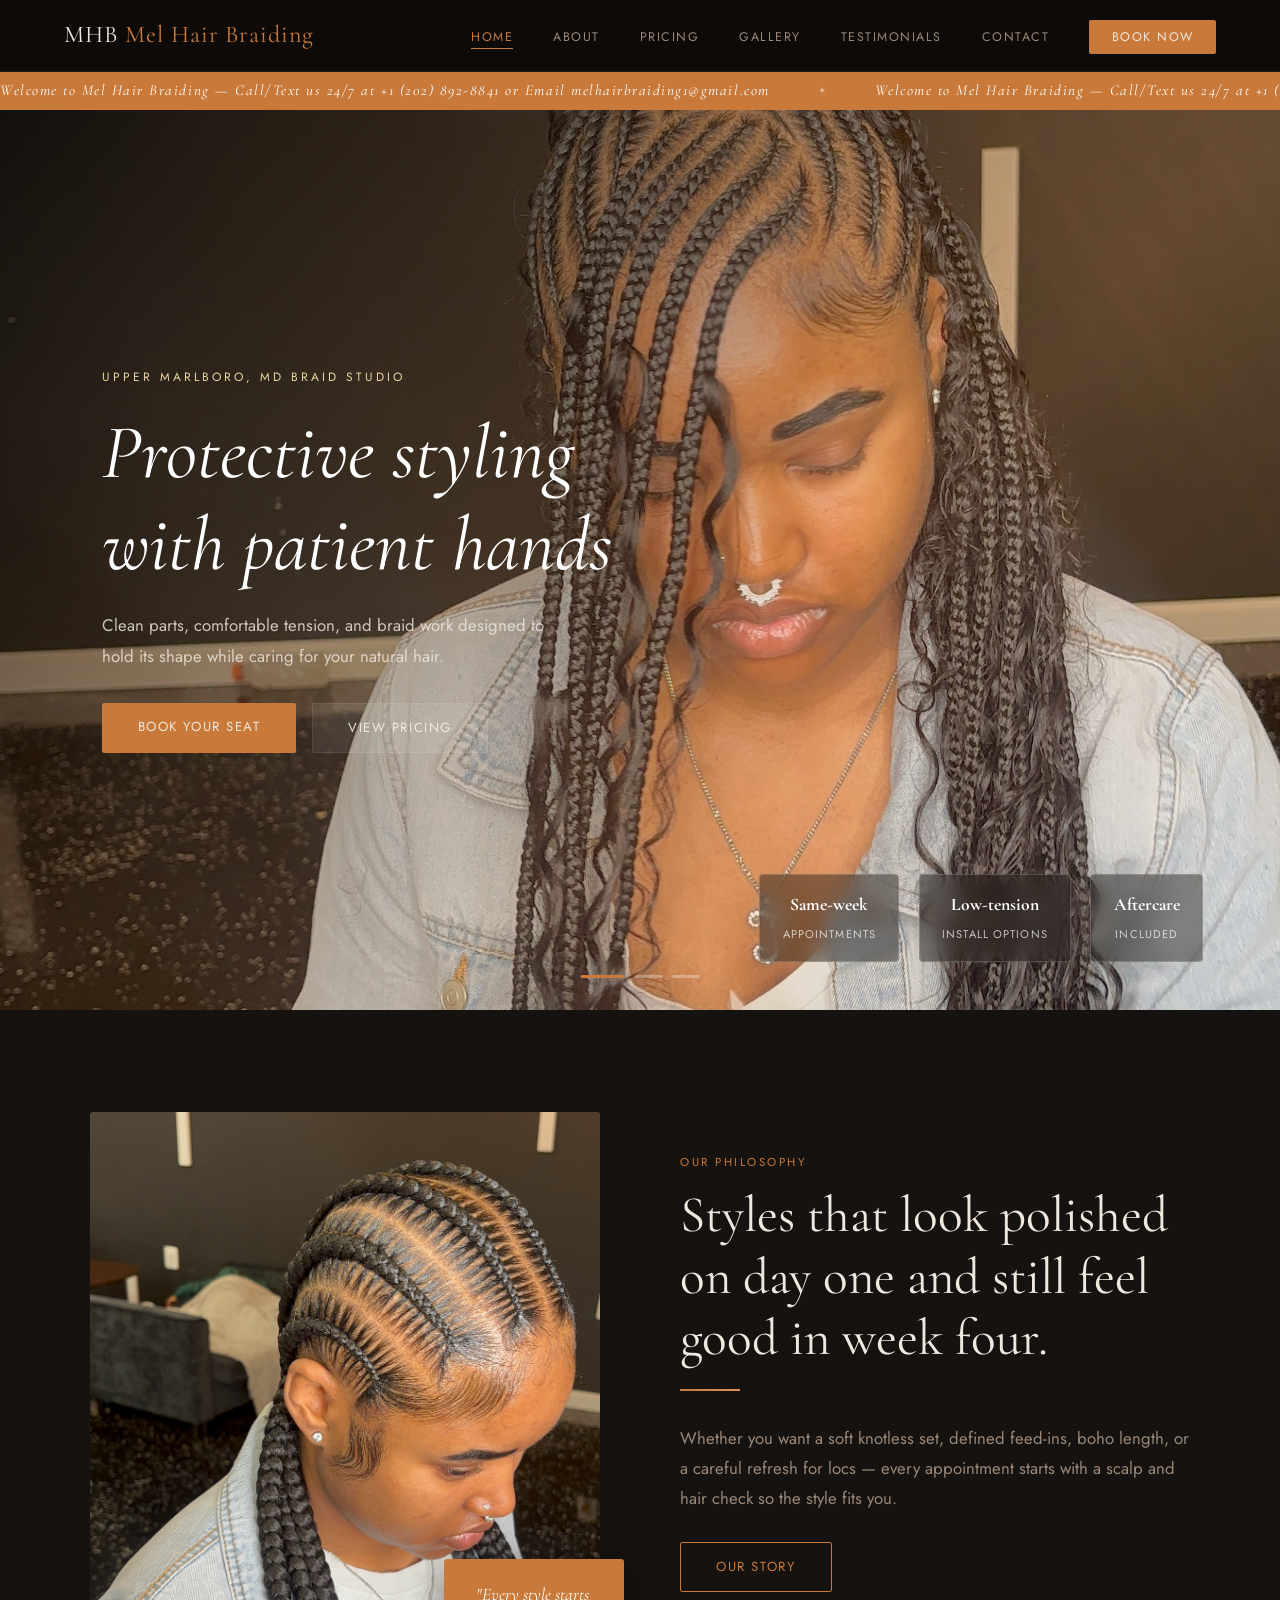
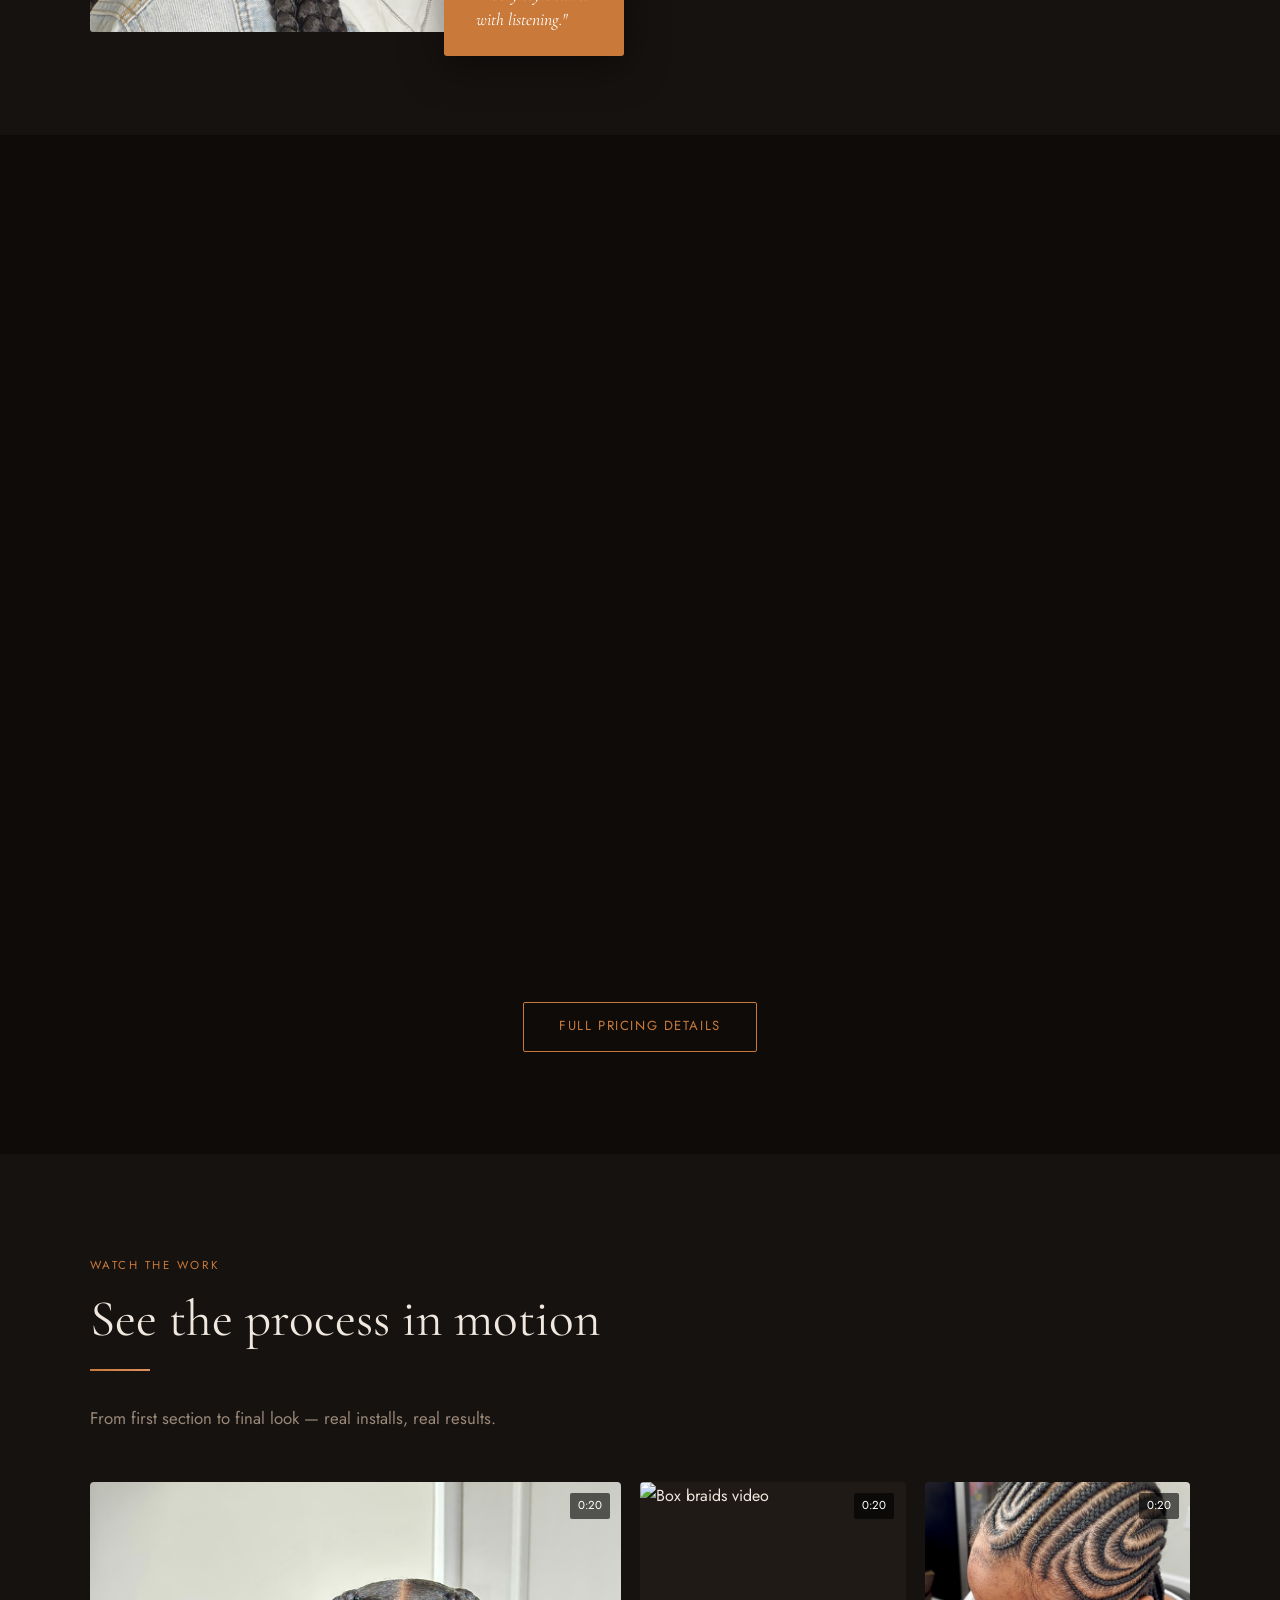
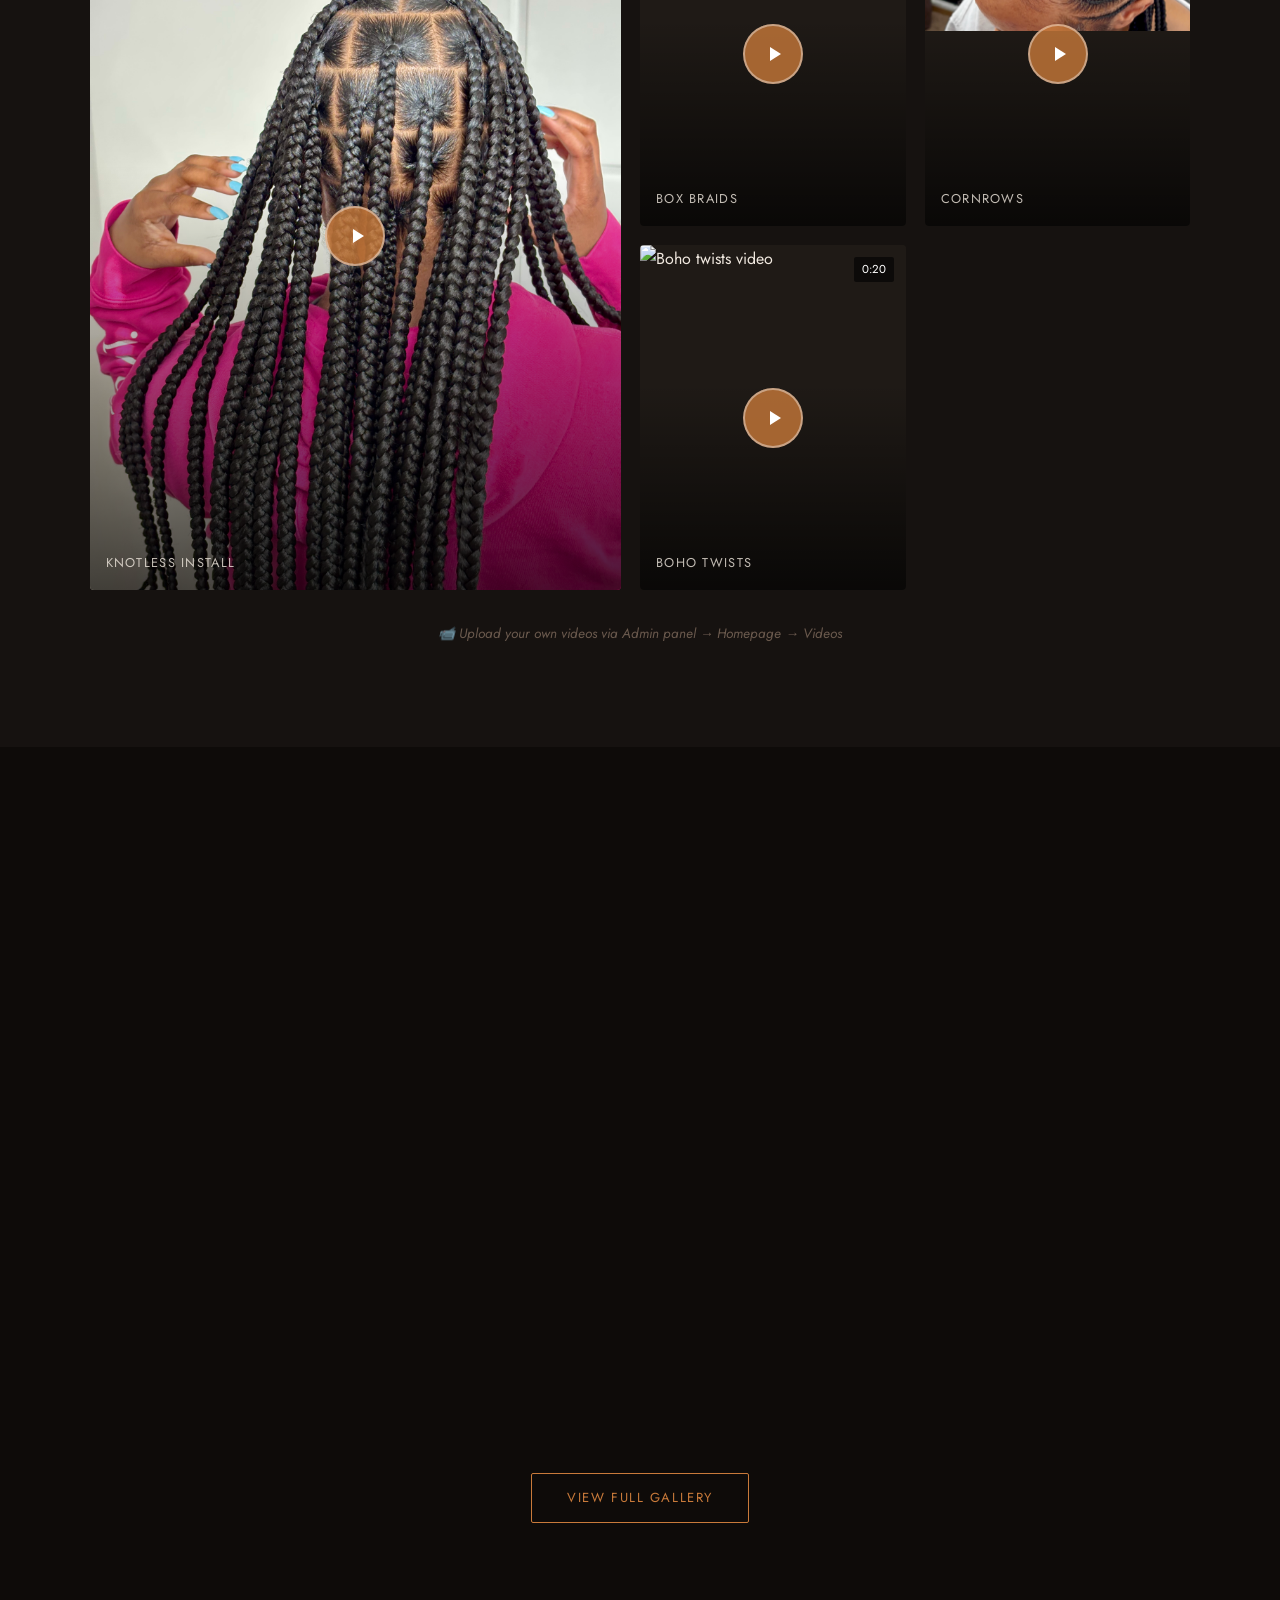
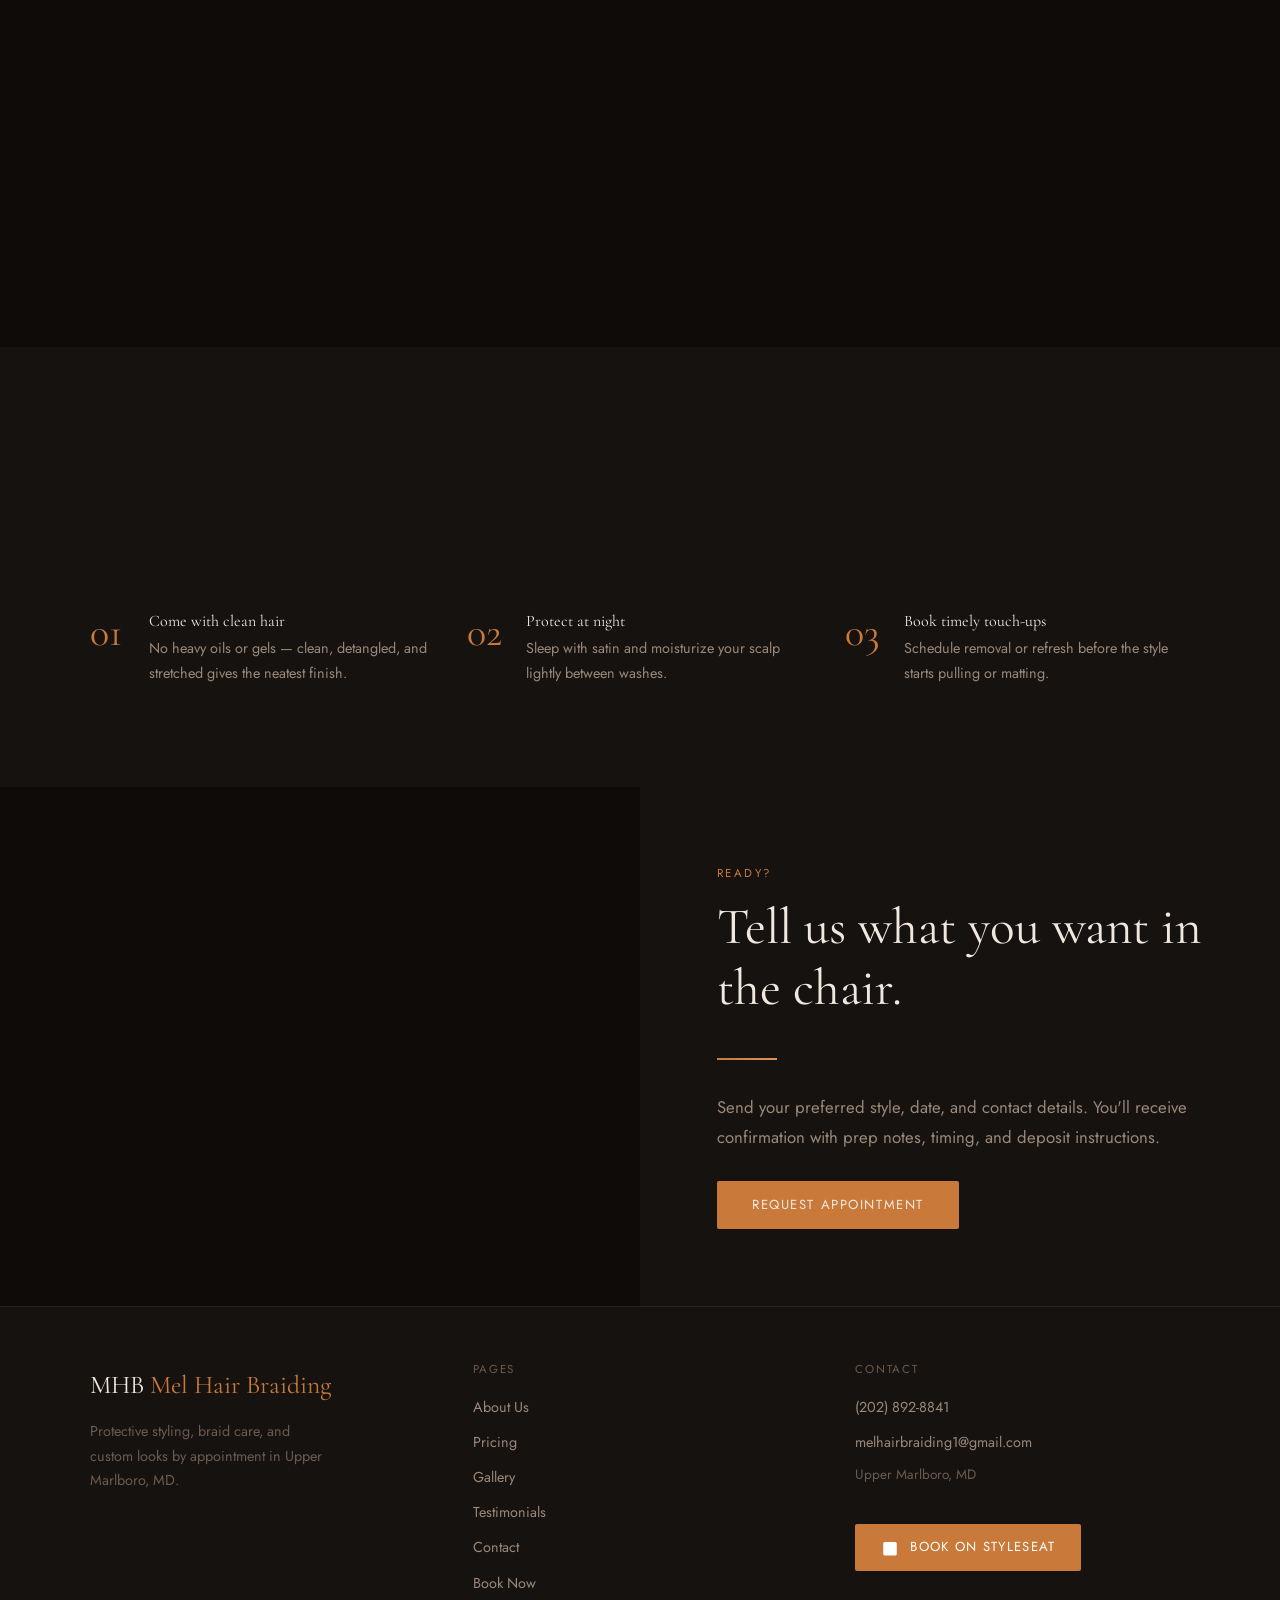
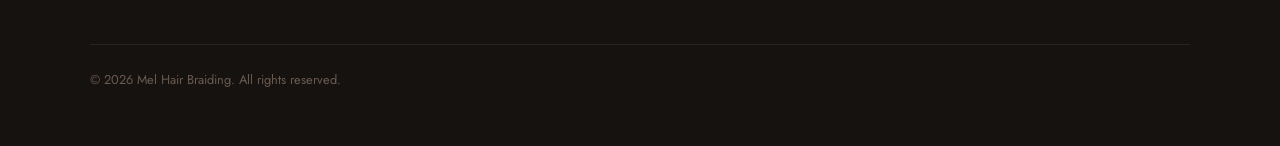
==== commit 74e90dee: "Update index.html" ====
--- a/index.html
+++ b/index.html
@@ -273,29 +273,96 @@
     fetch('content/gallery.json').then(r=>r.json()).catch(()=>({images:[]}))
   ]);
 
-  // heroSlides section disabled — video hero handles dots instead
-
-  // Hero content
+  // ── HERO VIDEOS ──
+  const heroSlideData = site.hero.slides || [];
+  const heroVidEls = [
+    document.getElementById('heroVideo0'),
+    document.getElementById('heroVideo1'),
+    document.getElementById('heroVideo2')
+  ];
+
+  // Set poster image (shows instantly) and video src for each slot
+  heroVidEls.forEach((v, i) => {
+    if (!v || !heroSlideData[i]) return;
+    if (heroSlideData[i].image) v.poster = heroSlideData[i].image;
+    if (heroSlideData[i].videoFile) {
+      v.src = heroSlideData[i].videoFile;
+      v.preload = 'metadata';
+    }
+  });
+
+  // Build dots — one per slide
+  const dotsContainer = document.getElementById('heroDots');
+  dotsContainer.innerHTML = '';
+  heroSlideData.forEach((s, i) => {
+    const dot = document.createElement('div');
+    dot.className = 'hero-dot' + (i === 0 ? ' active' : '');
+    dotsContainer.appendChild(dot);
+    dot.addEventListener('click', () => {
+      clearInterval(heroVidTimer);
+      switchHeroVid(i);
+      heroVidTimer = setInterval(() => switchHeroVid((heroVidCurrent + 1) % heroSlideData.length), 7000);
+    });
+  });
+
+  let heroVidCurrent = 0;
+  let heroVidTimer = null;
+
+  function switchHeroVid(n) {
+    // Pause & hide current
+    const prev = heroVidEls[heroVidCurrent];
+    if (prev) { prev.classList.remove('active'); try { prev.pause(); } catch(e){} }
+    // Update dots
+    dotsContainer.querySelectorAll('.hero-dot').forEach((d,i) => d.classList.toggle('active', i === n));
+    heroVidCurrent = n;
+    // Show & play next
+    const next = heroVidEls[heroVidCurrent];
+    if (next) {
+      next.classList.add('active');
+      if (next.src) { next.currentTime = 0; next.play().catch(()=>{}); }
+    }
+  }
+
+  // Start first video immediately
+  if (heroVidEls[0]) {
+    heroVidEls[0].classList.add('active');
+    if (heroVidEls[0].src) heroVidEls[0].play().catch(()=>{});
+  }
+
+  // Auto-rotate every 7 seconds
+  heroVidTimer = setInterval(() => {
+    switchHeroVid((heroVidCurrent + 1) % heroSlideData.length);
+  }, 7000);
+
+  // ── HERO TEXT ──
   document.getElementById('heroEyebrow').textContent = site.hero.eyebrow||'';
   document.getElementById('heroHeadline').innerHTML = `${site.hero.headline1||''}<br>${site.hero.headline2||''}`;
   document.getElementById('heroCopy').textContent = site.hero.copy||'';
   document.getElementById('heroPrimary').textContent = site.hero.primaryButton||'Book Now';
   document.getElementById('heroSecondary').textContent = site.hero.secondaryButton||'View Pricing';
 
-  // Badges
+  // ── BADGES ──
   const badgesEl = document.getElementById('heroBadges');
   (site.hero.highlights||[]).forEach(h => {
     badgesEl.innerHTML += `<div class="hero-badge"><strong>${h.title}</strong><span>${h.text}</span></div>`;
   });
 
-  // Intro
+  // ── WELCOME BANNER ──
+  const bannerTrack = document.getElementById('bannerTrack');
+  if (bannerTrack) {
+    const msg = 'Welcome to Mel Hair Braiding — Call/Text us 24/7 at +1 (202) 892-8841 or Email melhairbraiding1@gmail.com';
+    const repeated = Array(10).fill(`<span>${msg}</span><span class="dot">✦</span>`).join('');
+    bannerTrack.innerHTML = repeated + repeated;
+  }
+
+  // ── INTRO ──
   document.getElementById('introEyebrow').textContent = site.intro?.eyebrow||'';
   document.getElementById('introHeading').textContent = site.intro?.heading||'';
   document.getElementById('introCopy').textContent = site.intro?.copy||'';
   if (site.intro?.image) document.getElementById('introImg').src = site.intro.image;
   document.getElementById('introQuote').textContent = `"${site.intro?.imageQuote||''}"`;
 
-  // Services
+  // ── SERVICES ──
   const sg = document.getElementById('servicesGrid');
   document.getElementById('servicesEyebrow').textContent = site.servicesSection?.eyebrow||'What We Offer';
   document.getElementById('servicesHeading').textContent = site.servicesSection?.heading||'Choose your next crown';
@@ -307,13 +374,11 @@
     </div>`;
   });
 
-  // Videos
+  // ── VIDEO SECTION ──
   document.getElementById('videoEyebrow').textContent = site.videos?.eyebrow||'Watch the Work';
   document.getElementById('videoHeading').textContent = site.videos?.heading||'See the process in motion';
   document.getElementById('videoCopy').textContent = site.videos?.copy||'';
   const vg = document.getElementById('videoGrid');
-
-  // Video lightbox
   const lb = document.createElement('div');
   lb.className = 'video-lightbox';
   lb.id = 'videoLightbox';
@@ -321,7 +386,6 @@
   document.body.appendChild(lb);
   document.getElementById('videoLbClose').addEventListener('click', () => { lb.classList.remove('open'); document.getElementById('videoLbPlayer').pause(); });
   lb.addEventListener('click', e => { if(e.target===lb){lb.classList.remove('open'); document.getElementById('videoLbPlayer').pause();}});
-
   (site.videos?.items||[]).forEach((v,i) => {
     const card = document.createElement('div');
     card.className = `video-card reveal reveal-delay-${i%3}`;
@@ -333,21 +397,13 @@
     card.addEventListener('click', () => {
       const player = document.getElementById('videoLbPlayer');
       document.getElementById('videoLbLabel').textContent = v.label||'';
-      if (v.videoFile) {
-        player.src = v.videoFile;
-        lb.classList.add('open');
-        player.play();
-      } else {
-        // No video uploaded yet — show placeholder message
-        player.removeAttribute('src');
-        lb.classList.add('open');
-        player.outerHTML = `<div style="color:var(--text-muted);text-align:center;padding:3rem"><div style="font-size:3rem;margin-bottom:1rem">🎬</div><p>No video uploaded yet.</p><p style="font-size:.85rem;margin-top:.5rem">Upload a video via Admin → Homepage → Videos</p></div>`;
-      }
+      if (v.videoFile) { player.src = v.videoFile; lb.classList.add('open'); player.play(); }
+      else { lb.classList.add('open'); player.outerHTML = `<div style="color:var(--text-muted);text-align:center;padding:3rem"><div style="font-size:3rem;margin-bottom:1rem">🎬</div><p>No video uploaded yet.</p></div>`; }
     });
     vg.appendChild(card);
   });
 
-  // Gallery strip (first 4 from gallery.json)
+  // ── GALLERY STRIP ──
   document.getElementById('galleryEyebrow').textContent = site.galleryPreview?.eyebrow||'The Look';
   document.getElementById('galleryHeading').textContent = site.galleryPreview?.heading||'Detailed parts, smooth finish.';
   const gs = document.getElementById('galleryStrip');
@@ -355,13 +411,13 @@
     gs.innerHTML += `<div class="gallery-strip-item"><img src="${img.image}" alt="${img.alt}"/></div>`;
   });
 
-  // Quote
+  // ── QUOTE ──
   document.getElementById('quoteText').textContent = `"${site.quote?.text||''}"`;
   document.getElementById('quoteAuthor').textContent = `— ${site.quote?.author||''}`;
 
-  // Care tips
+  // ── CARE TIPS ──
   document.getElementById('careEyebrow').textContent = site.care?.eyebrow||'Before You Arrive';
-  document.getElementById('careHeading').textContent = site.care?.heading||'A little prep keeps the install smooth.';
+  document.getElementById('careHeading').textContent = site.care?.heading||'';
   const cg = document.getElementById('careGrid');
   (site.care?.tips||[]).forEach((t,i) => {
     cg.innerHTML += `<div class="care-item reveal reveal-delay-${i+1}">
@@ -370,94 +426,23 @@
     </div>`;
   });
 
-  // Booking CTA
+  // ── BOOKING CTA ──
   document.getElementById('bookingEyebrow').textContent = site.booking?.eyebrow||'Ready?';
   document.getElementById('bookingHeading').textContent = site.booking?.heading||'Tell us what you want in the chair.';
   document.getElementById('bookingCopy').textContent = site.booking?.copy||'';
   document.getElementById('bookingBtn').textContent = site.booking?.button||'Request Appointment';
   if (site.booking?.image) document.getElementById('bookingImg').style.backgroundImage = `url('${site.booking.image}')`;
 
-  // Footer
+  // ── FOOTER ──
   document.getElementById('footerCopy').textContent = `© ${new Date().getFullYear()} ${brand.siteName||'Mel Hair Braiding'}. All rights reserved.`;
   document.getElementById('footerCredit').textContent = site.footer?.credit||'';
   document.querySelector('.footer-tagline').textContent = brand.footerTagline||site.footer?.copy||'';
   document.getElementById('footerContact').innerHTML = `
-    <li><a href="${brand.phoneHref||'tel:+2028928841'}">${brand.phone||'(202) 892-8841'}</a></li>
+    <li><a href="${brand.phoneHref||'tel:+12028928841'}">${brand.phone||'(202) 892-8841'}</a></li>
     <li><a href="mailto:${brand.email||'melhairbraiding1@gmail.com'}">${brand.email||'melhairbraiding1@gmail.com'}</a></li>
     <li style="color:var(--text-dim);font-size:.85rem;margin-top:.5rem">${brand.location||'Upper Marlboro, MD'}</li>`;
 
-  // Re-observe new reveal elements
-  document.querySelectorAll('.reveal:not(.visible)').forEach(el => observer.observe(el));
-  // Welcome banner
-  const bannerTrack = document.getElementById('bannerTrack');
-  if (bannerTrack) {
-    const msg = 'Welcome to Mel Hair Braiding';
-    const dot = '<span class="dot">✦</span>';
-    const repeated = Array(12).fill(`<span>${msg}</span>${dot}`).join('');
-    bannerTrack.innerHTML = repeated + repeated; // duplicate for seamless loop
-  }
-
-  // ── VIDEO HERO ──
-  const heroSlideData = site.hero.slides || [];
-  const heroVidEls = [
-    document.getElementById('heroVideo0'),
-    document.getElementById('heroVideo1'),
-    document.getElementById('heroVideo2')
-  ];
-
-  // 1. Set poster + src for each video slot
-  heroVidEls.forEach((v, i) => {
-    if (!v || !heroSlideData[i]) return;
-    if (heroSlideData[i].image) v.poster = heroSlideData[i].image; // shows instantly
-    if (heroSlideData[i].videoFile) {
-      v.src = heroSlideData[i].videoFile;
-      v.preload = 'auto';
-    }
-  });
-
-  // 2. Build dots — one per slide, replacing any existing dots
-  const dotsContainer = document.getElementById('heroDots');
-  dotsContainer.innerHTML = ''; // clear old dots from heroSlides section
-  heroSlideData.forEach((s, i) => {
-    const dot = document.createElement('div');
-    dot.className = 'hero-dot' + (i === 0 ? ' active' : '');
-    dotsContainer.appendChild(dot);
-    dot.addEventListener('click', () => {
-      clearInterval(heroVidTimer);
-      switchHeroVid(i);
-      heroVidTimer = setInterval(() => switchHeroVid((heroVidCurrent + 1) % heroSlideData.length), 20000);
-    });
-  });
-
-  // 3. Switch function
-  let heroVidCurrent = 0;
-  function switchHeroVid(n) {
-    // Hide current
-    const prev = heroVidEls[heroVidCurrent];
-    if (prev) { prev.classList.remove('active'); try { prev.pause(); } catch(e){} }
-    // Update dots
-    dotsContainer.querySelectorAll('.hero-dot').forEach((d,i) => d.classList.toggle('active', i===n));
-    heroVidCurrent = n;
-    // Show next
-    const next = heroVidEls[heroVidCurrent];
-    if (next) {
-      next.classList.add('active');
-      if (next.src) { next.currentTime = 0; next.play().catch(()=>{}); }
-    }
-  }
-
-  // 4. Start first slide immediately
-  if (heroVidEls[0]) {
-    heroVidEls[0].classList.add('active');
-    if (heroVidEls[0].src) heroVidEls[0].play().catch(()=>{});
-  }
-
-  // 5. Auto-rotate every 20 seconds
-  let heroVidTimer = setInterval(() => {
-    switchHeroVid((heroVidCurrent + 1) % heroSlideData.length);
-  }, 20000);
-
-  // Re-observe reveal elements
+  // ── RE-OBSERVE REVEALS ──
   document.querySelectorAll('.reveal:not(.visible)').forEach(el => observer.observe(el));
 })();
 </script>
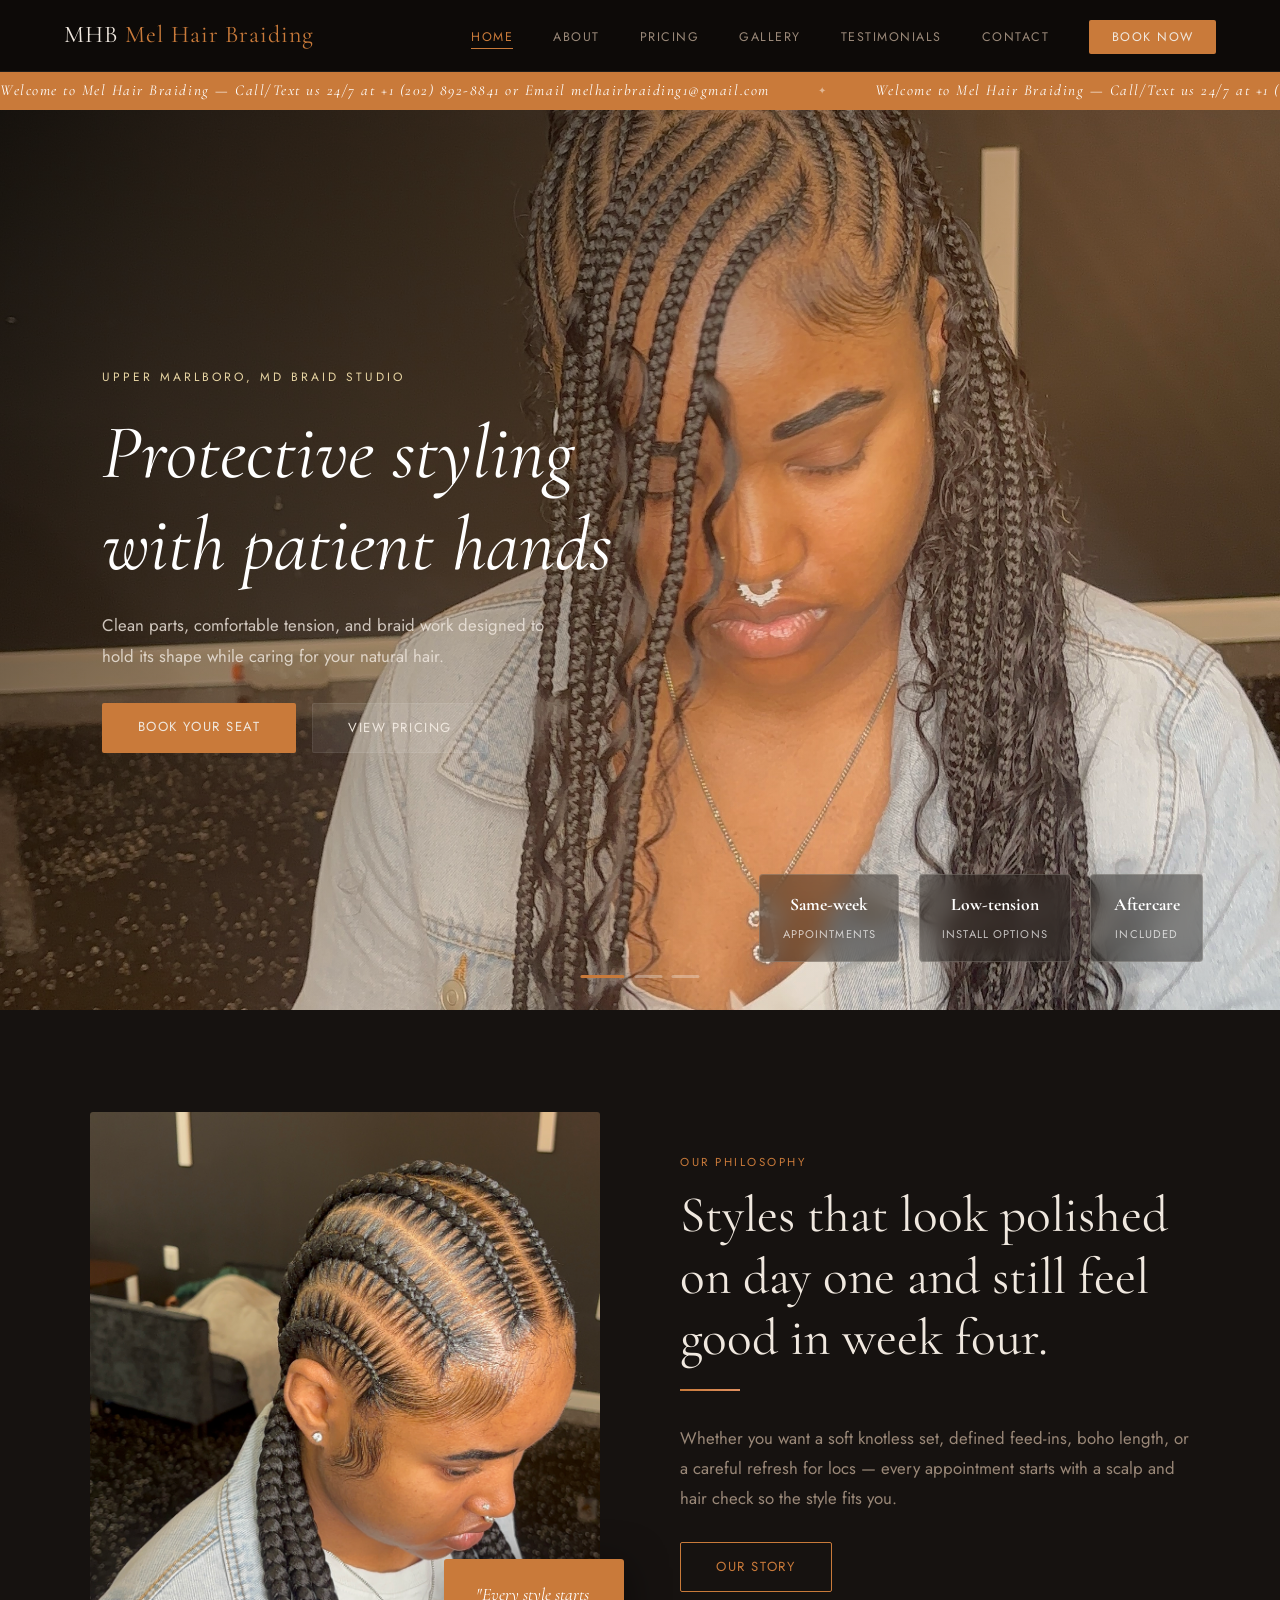
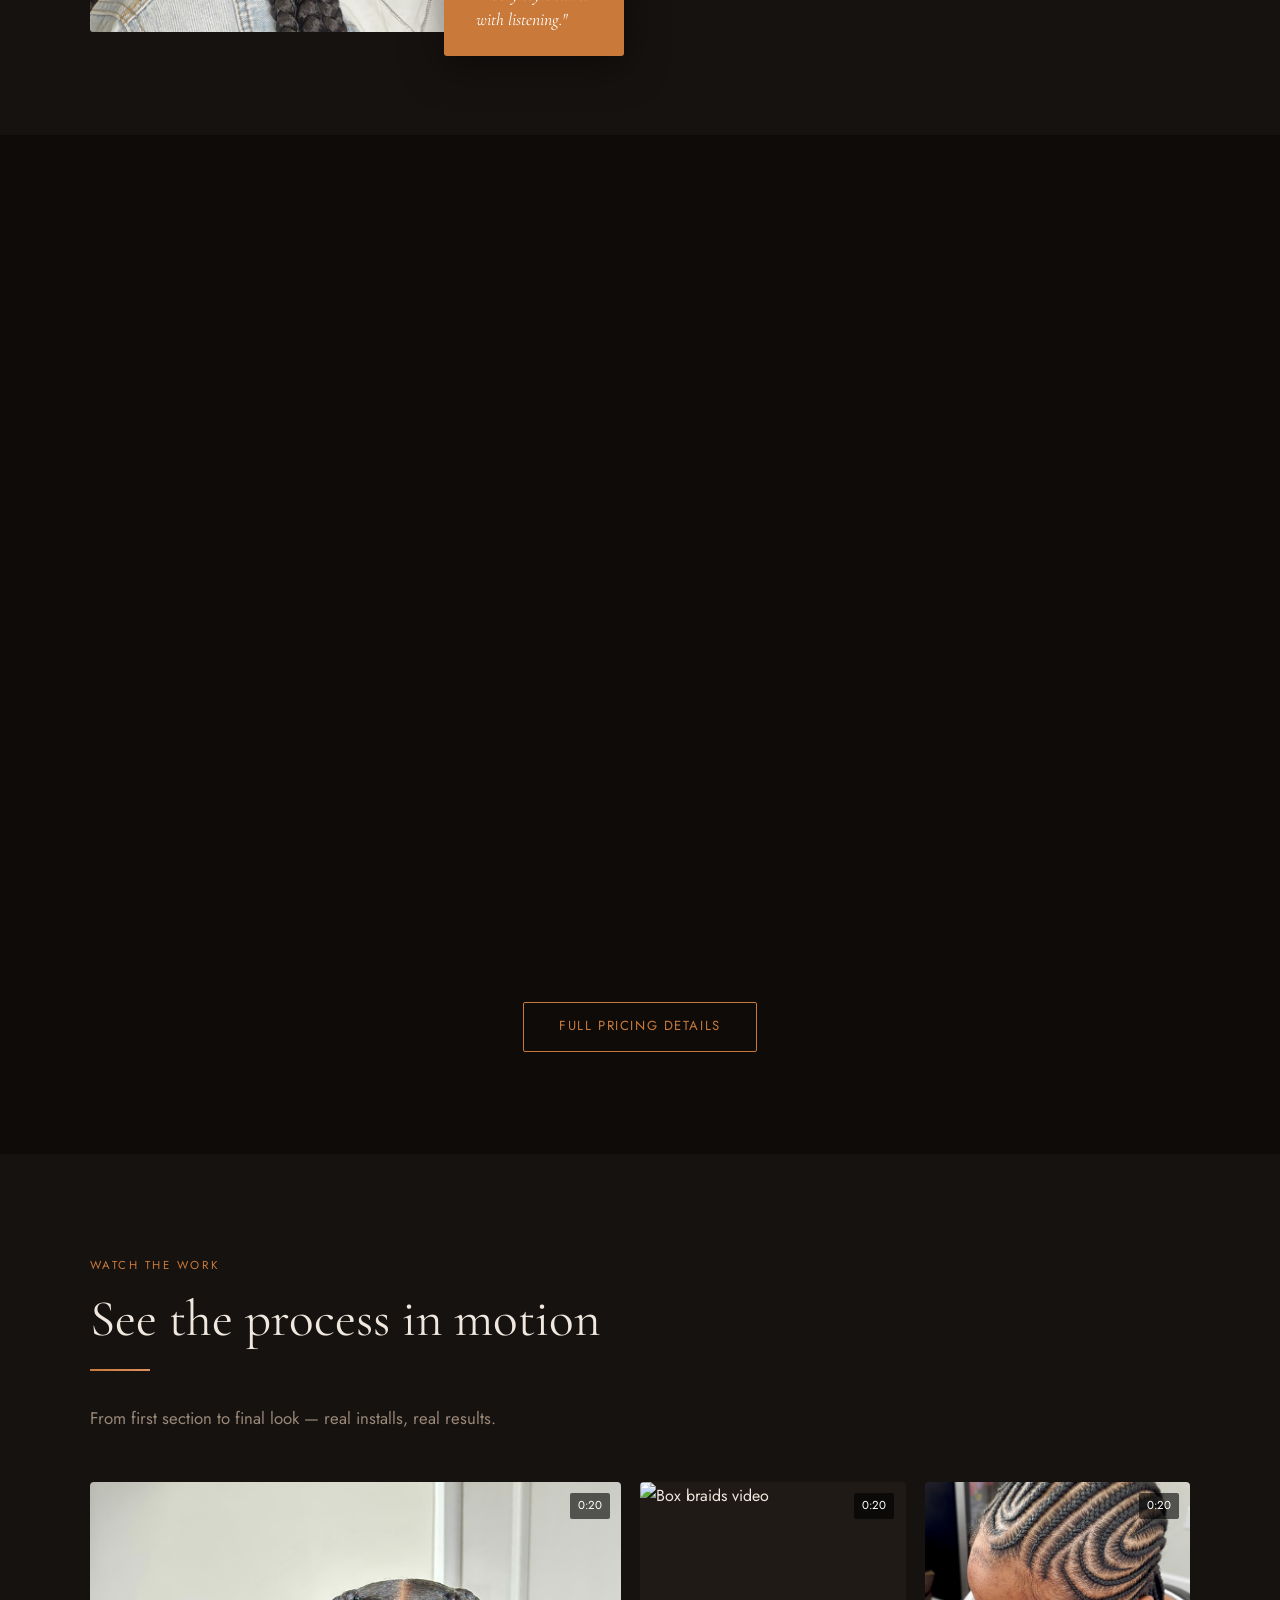
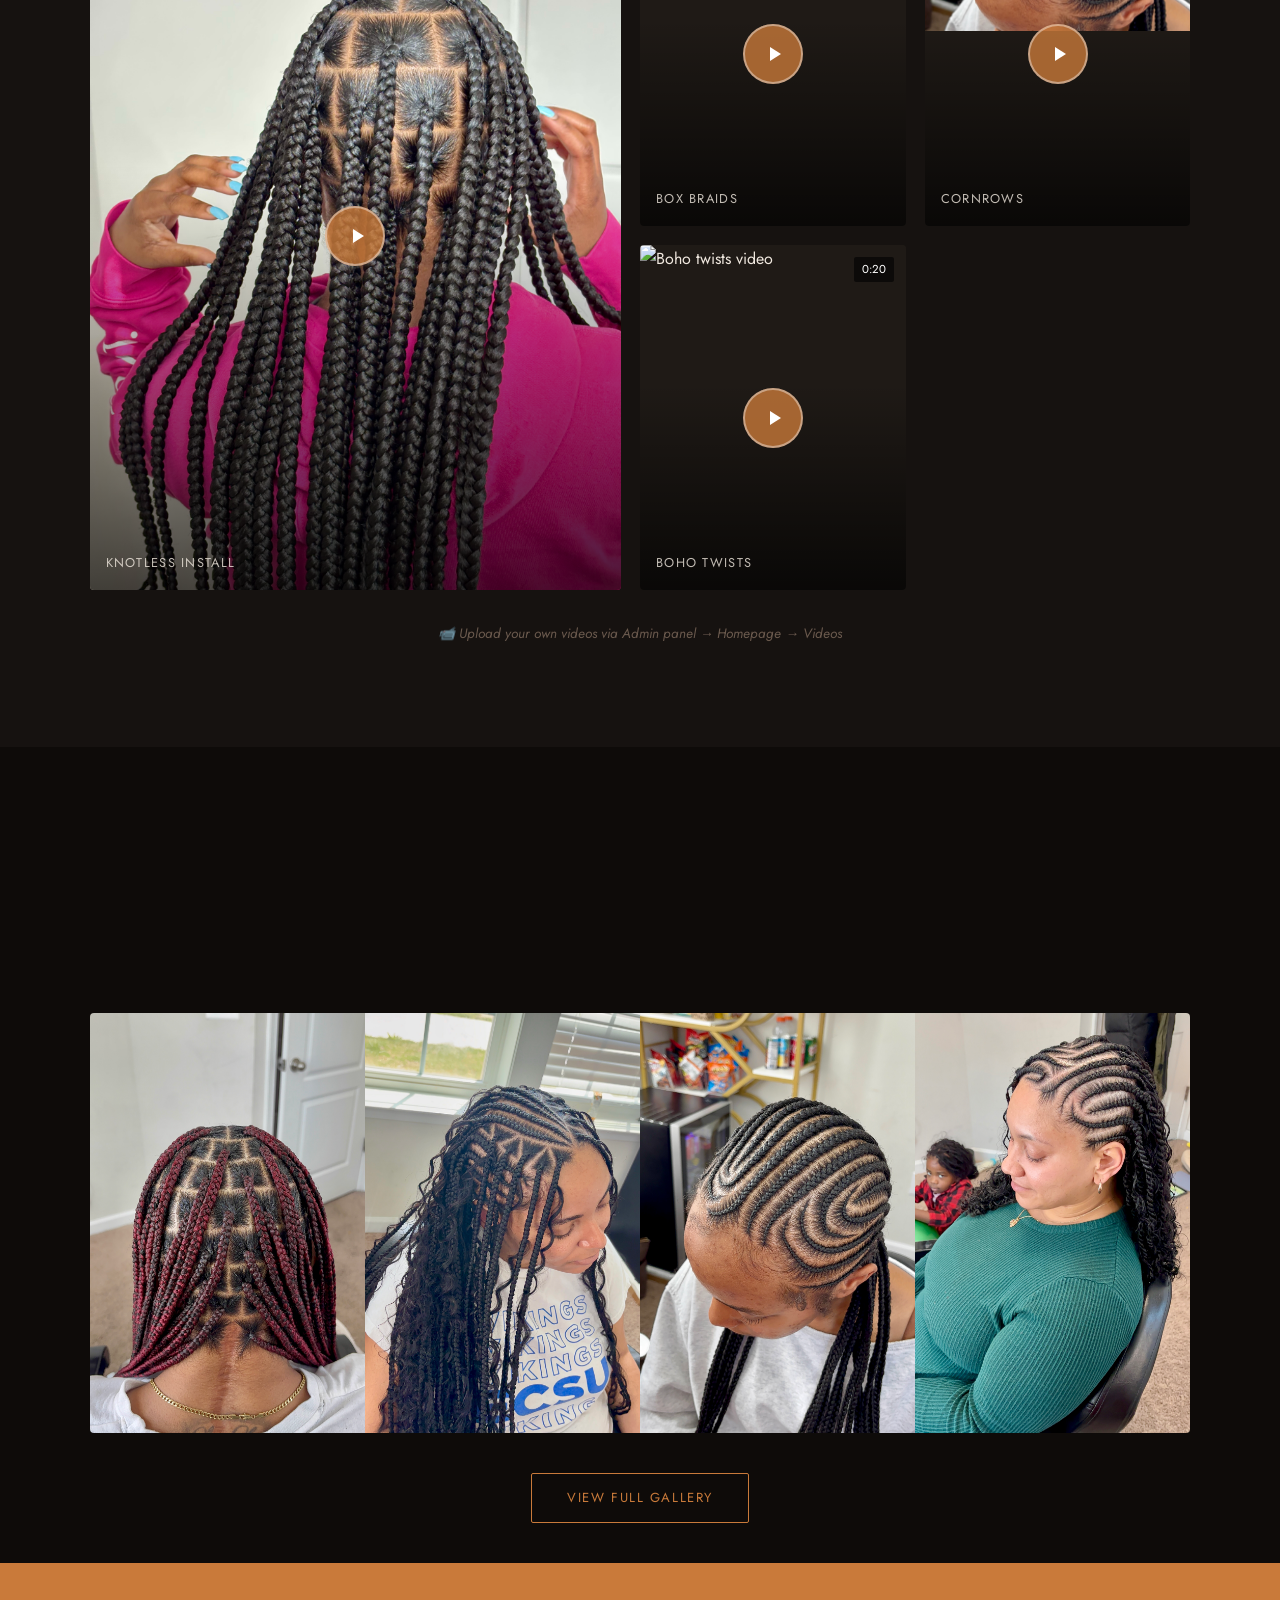
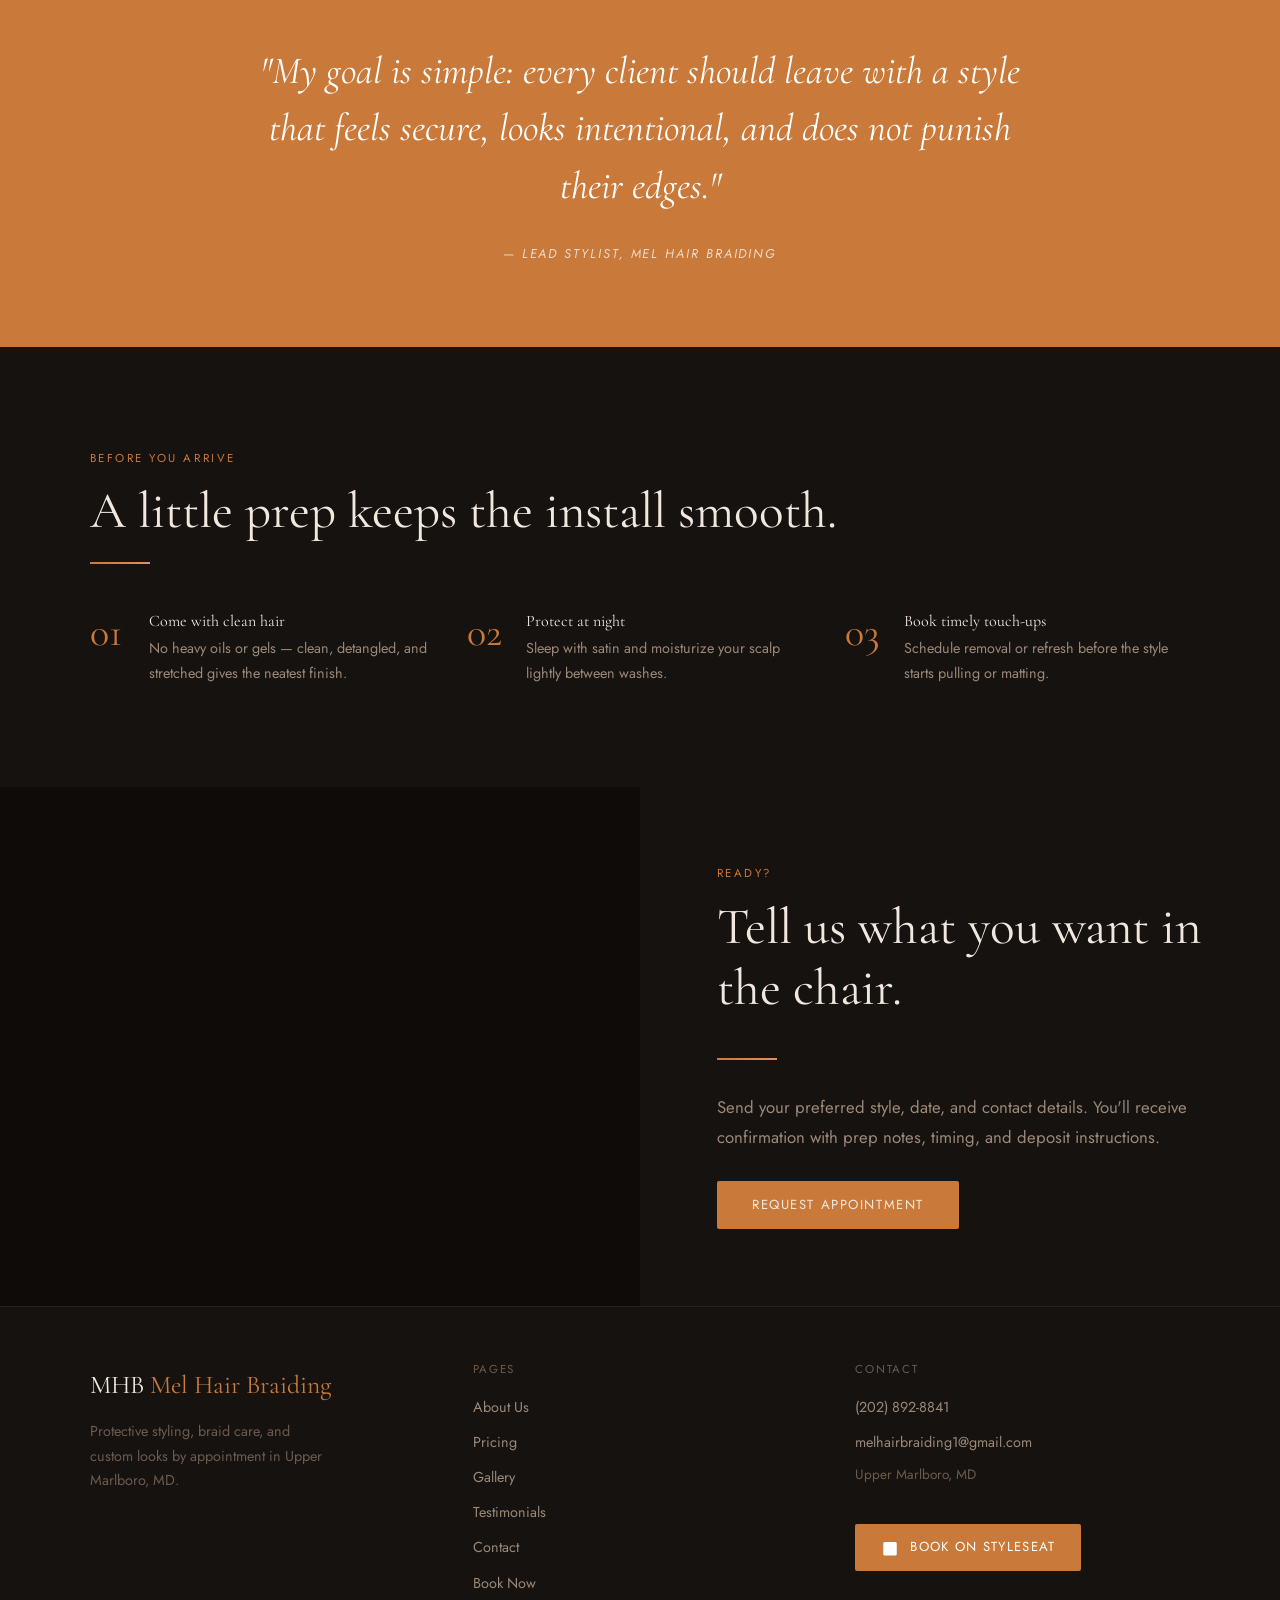
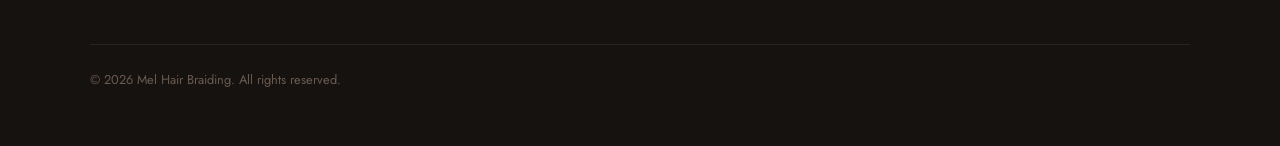
==== commit 9aa78f98: "Update index.html" ====
--- a/index.html
+++ b/index.html
@@ -100,6 +100,15 @@
 
     @media(max-width:900px){.intro-grid{grid-template-columns:1fr}.intro-img-badge{right:0}.video-grid{grid-template-columns:1fr 1fr}.video-card:first-child{grid-row:unset;grid-column:span 2}.care-grid{grid-template-columns:1fr}.booking-cta{grid-template-columns:1fr}.hero-badges{display:none}}
     @media(max-width:600px){.gallery-strip{flex-direction:column}.gallery-strip-item img{height:220px}.gallery-strip-item:hover{flex:1}.video-grid{grid-template-columns:1fr}.video-card:first-child{grid-column:unset}}
+
+    /* ── HERO VIDEO BG ── */
+    .hero-video-bg{position:absolute;inset:0;overflow:hidden}
+    .hero-video-bg video{position:absolute;inset:0;width:100%;height:100%;object-fit:cover;opacity:0;transition:opacity 1s ease;z-index:0}
+    .hero-video-bg video.active{opacity:1}
+    .hero-video-overlay{position:absolute;inset:0;background:linear-gradient(135deg,rgba(0,0,0,.75) 0%,rgba(201,122,58,.2) 60%,transparent 100%);z-index:1}
+    .hero-content{z-index:2!important}
+    .hero-badges{z-index:2!important}
+    .hero-dots{z-index:2!important}
   </style>
 </head>
 <body>
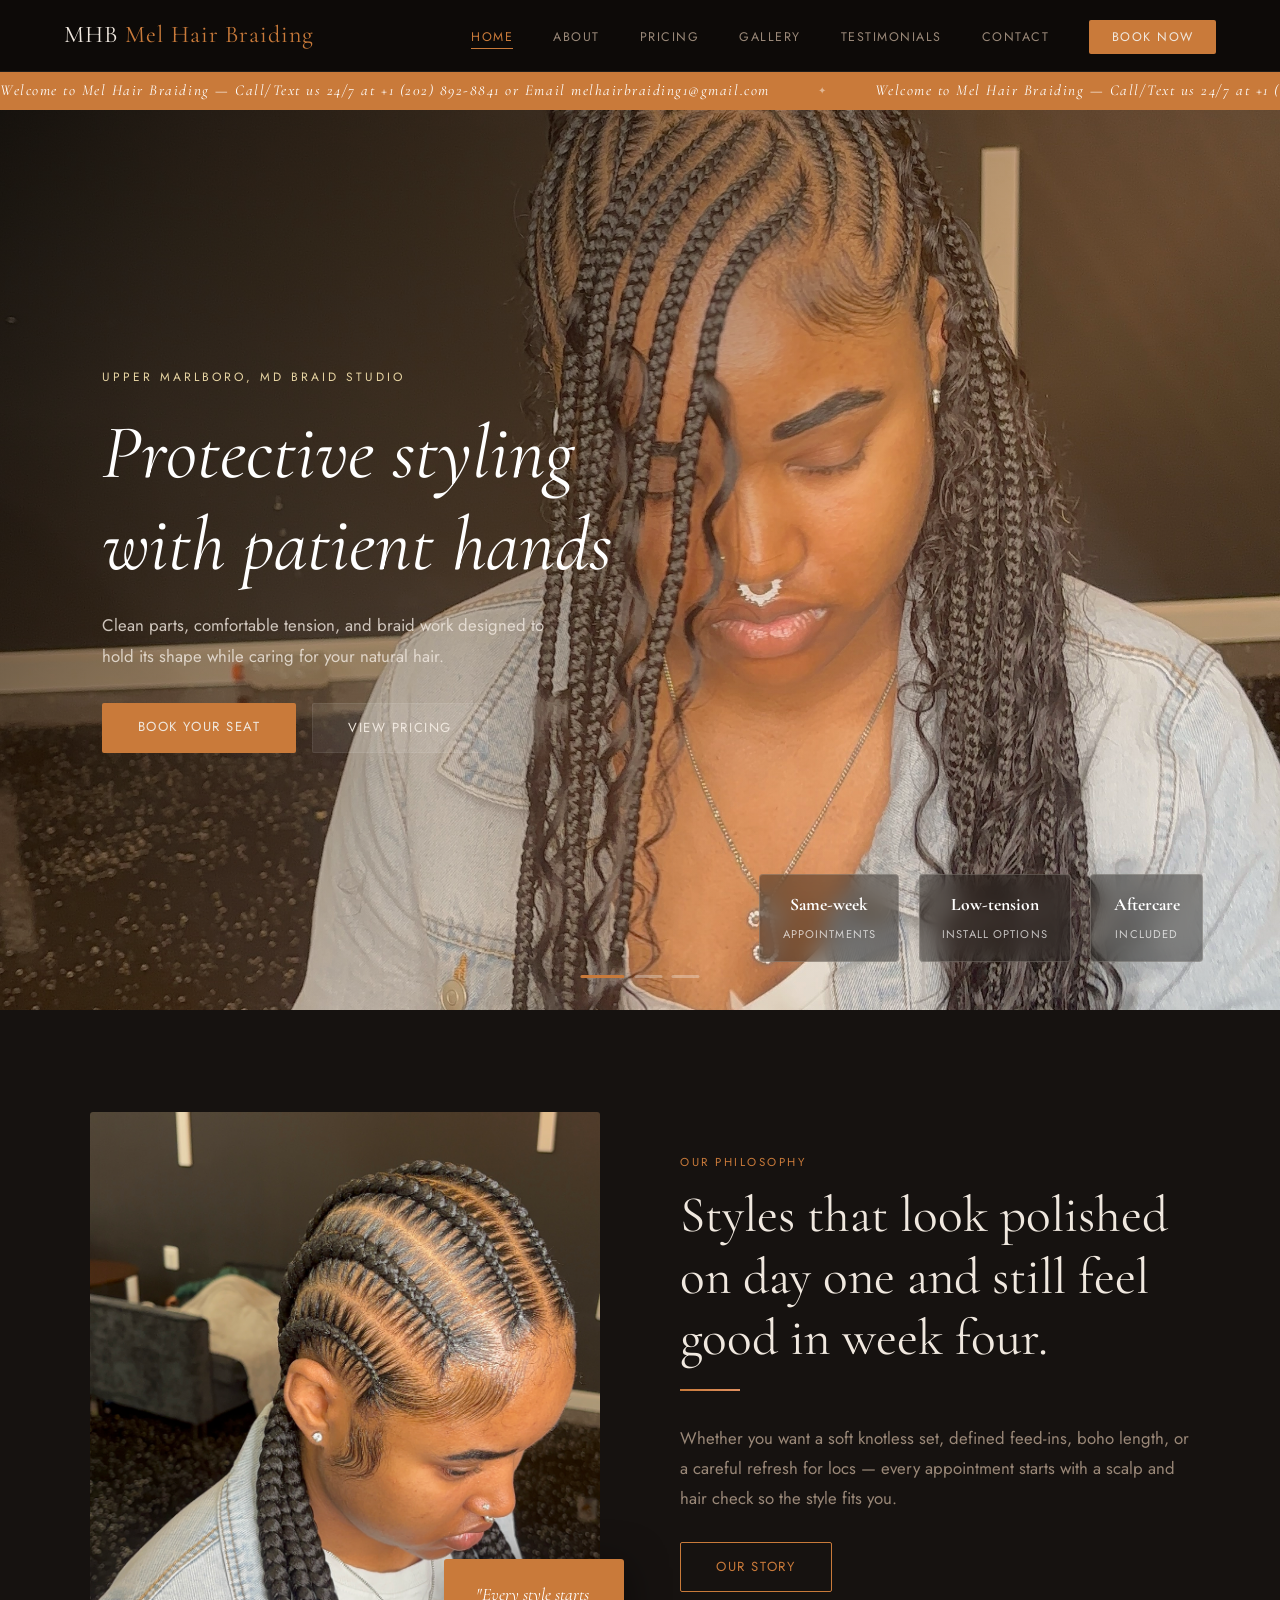
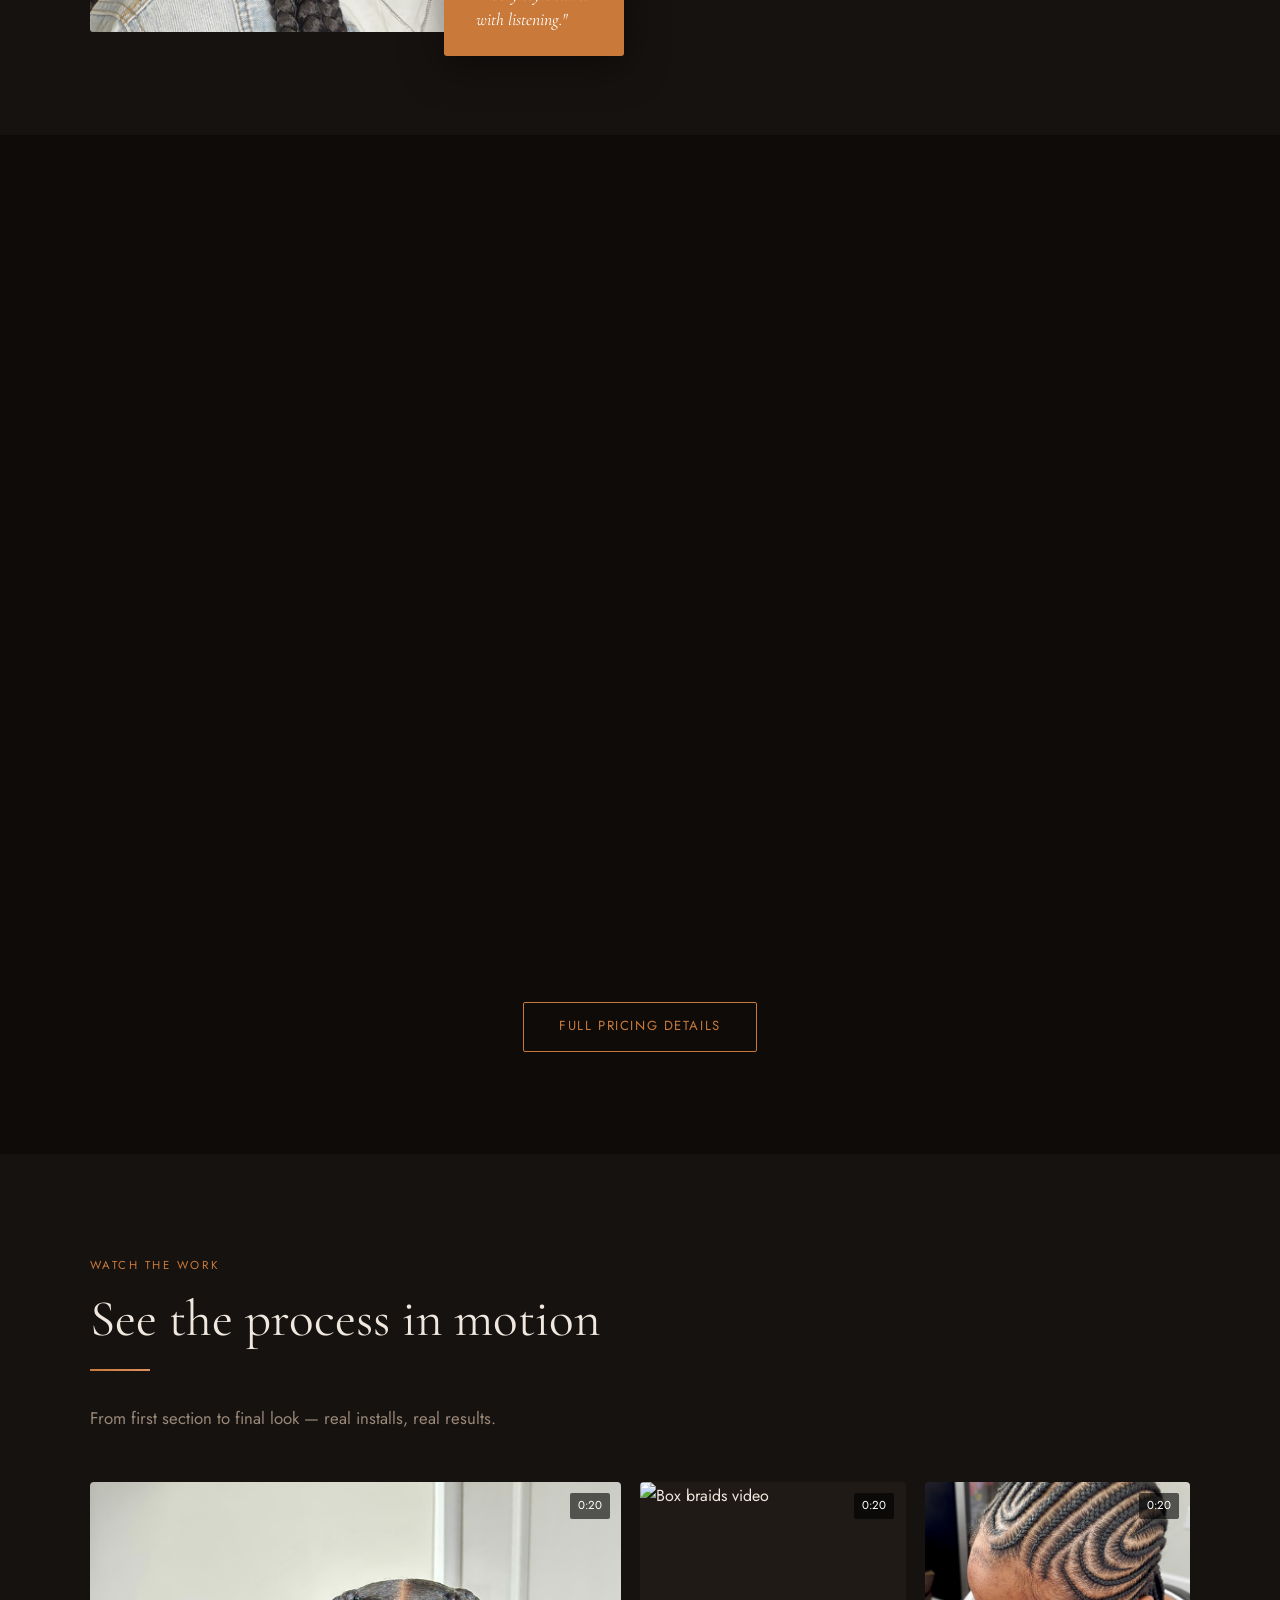
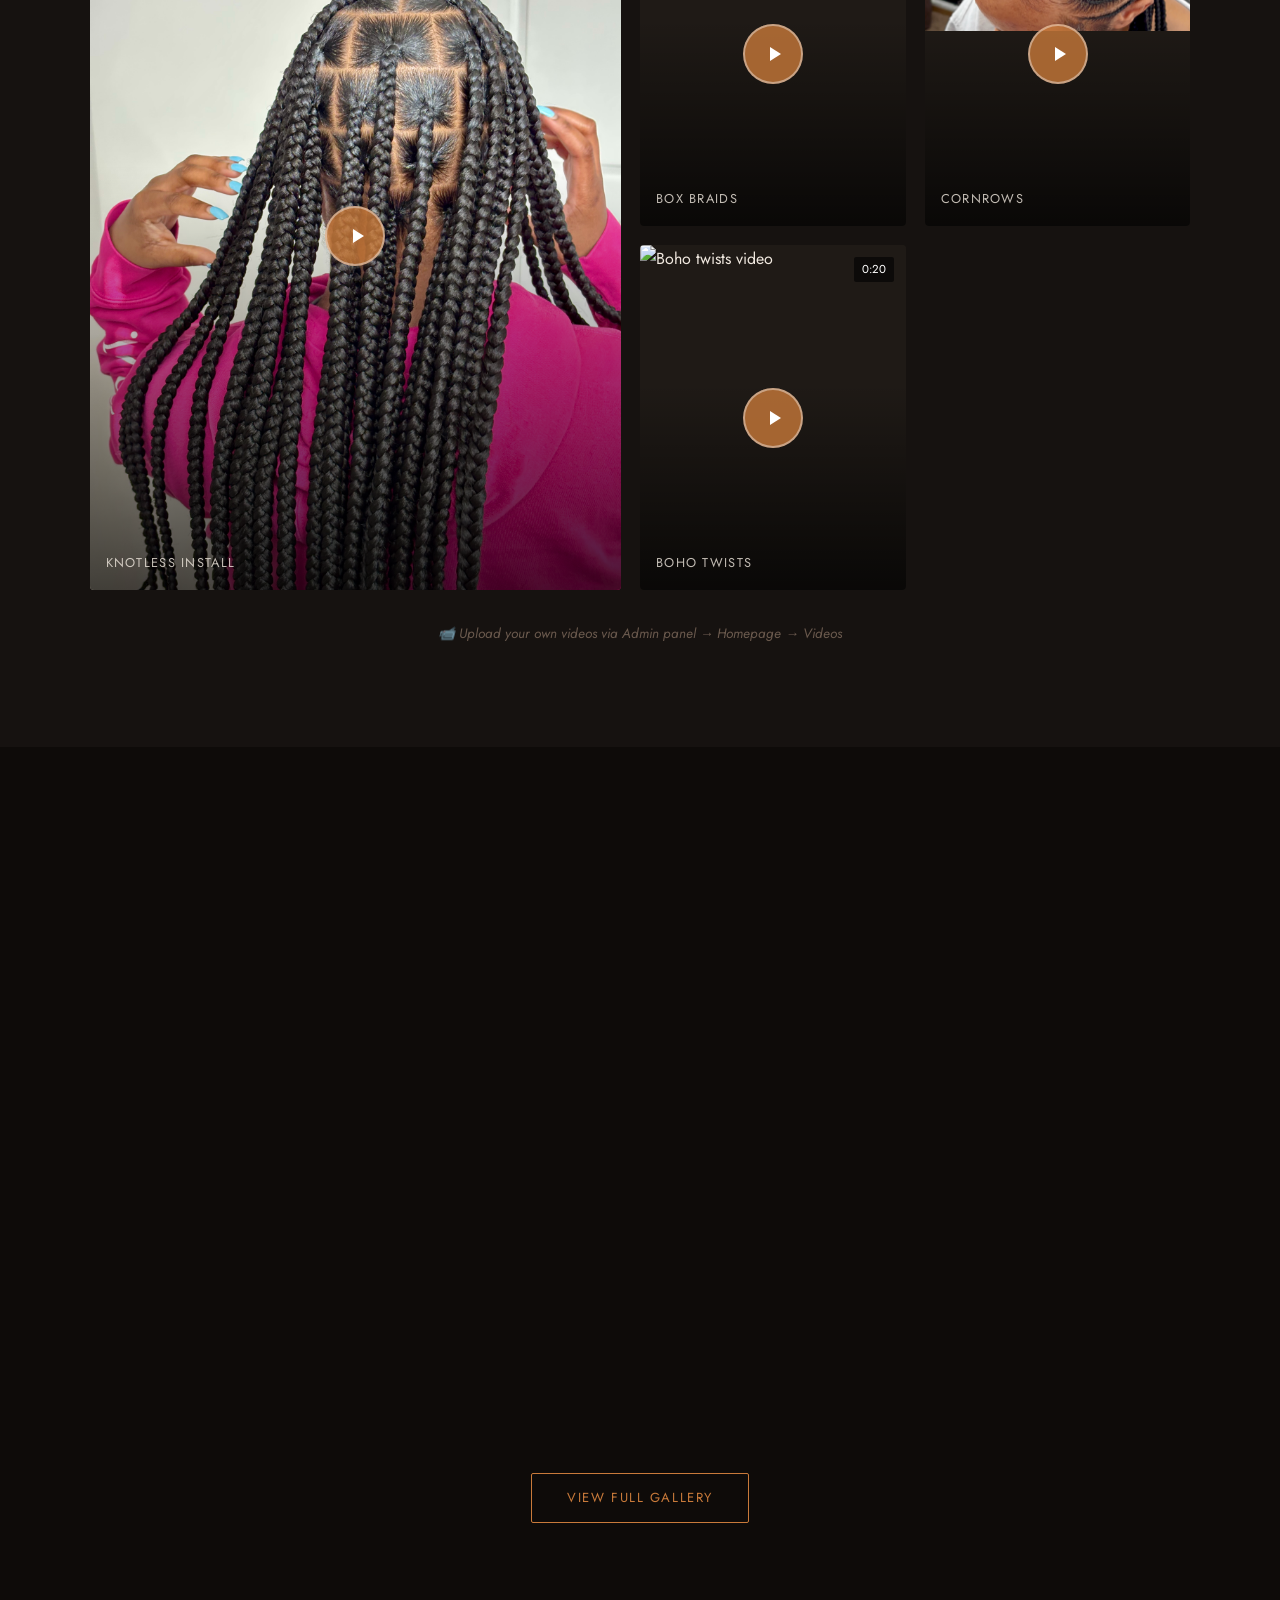
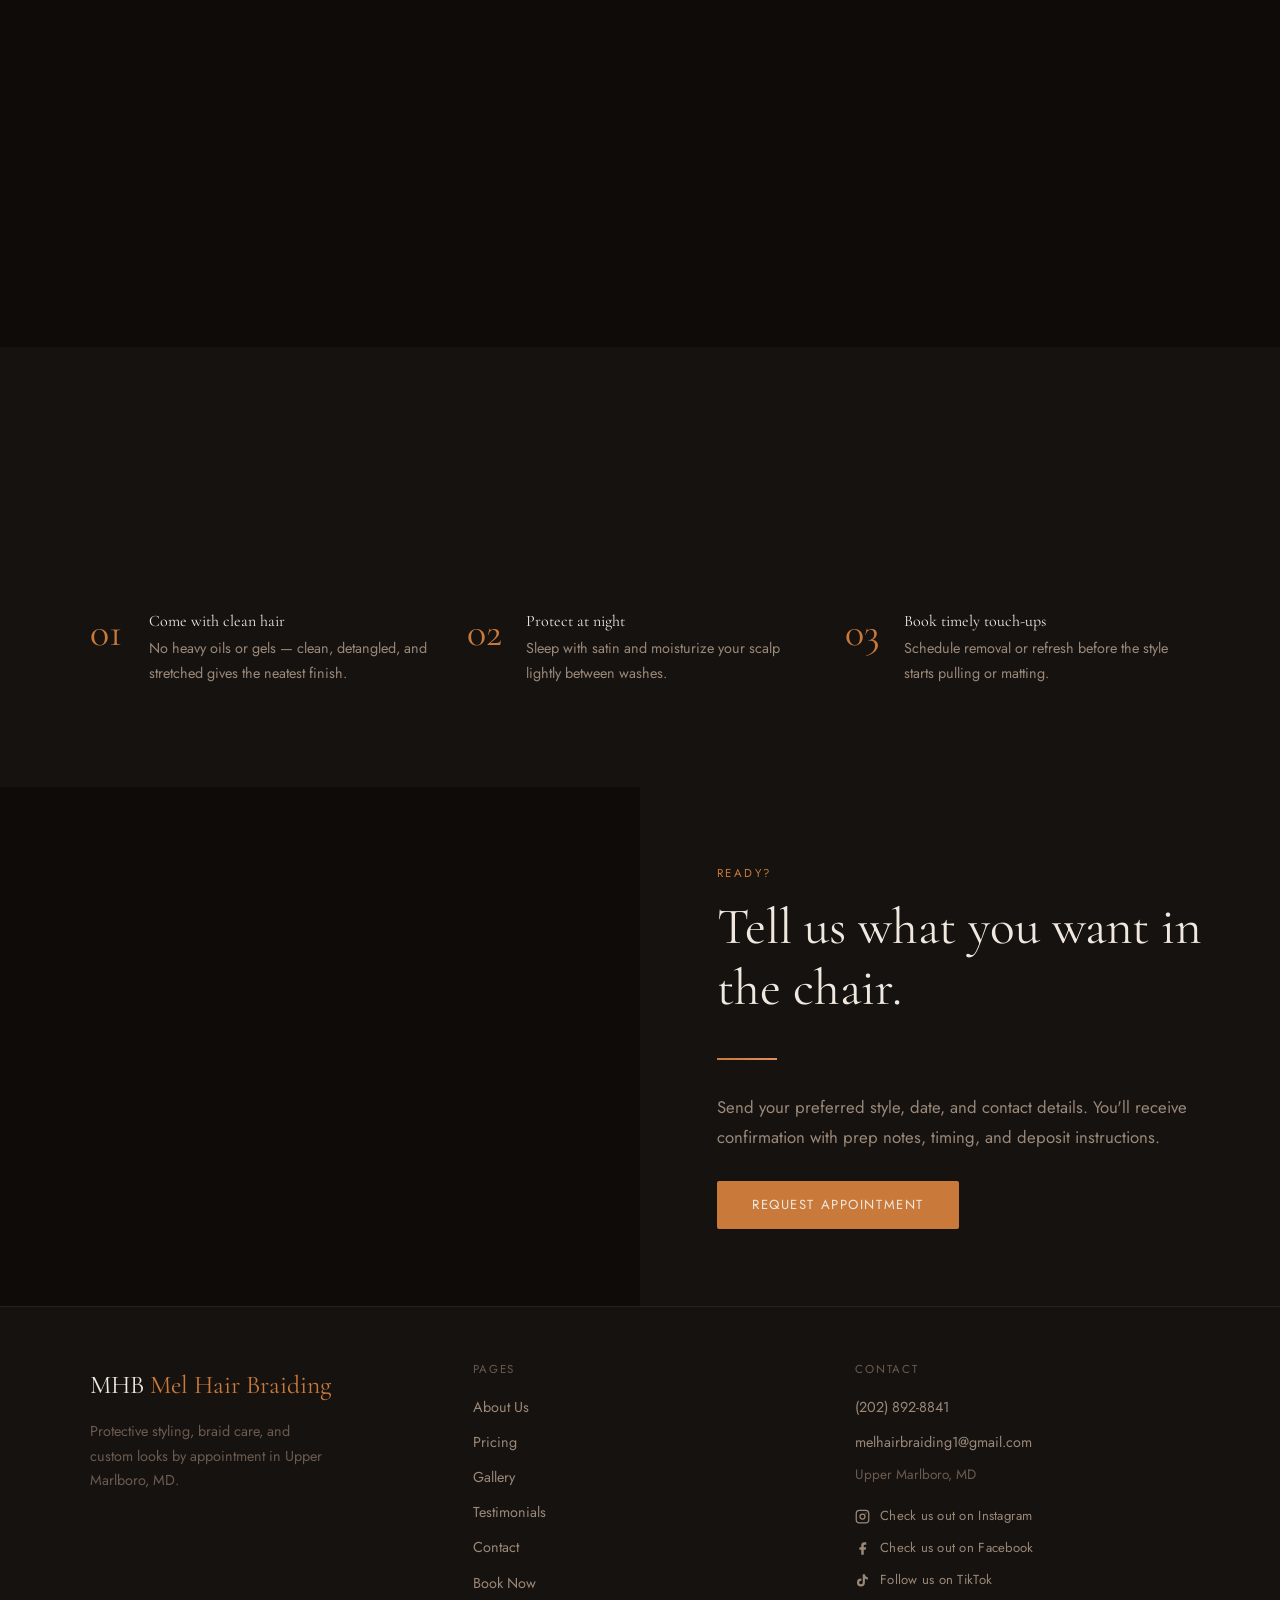
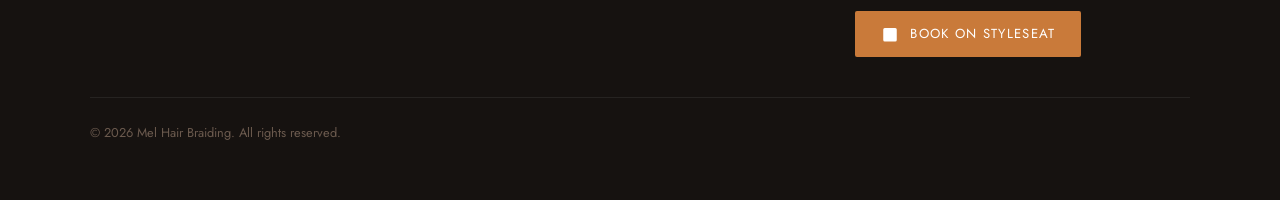
==== commit c7224f73: "Update index.html" ====
--- a/index.html
+++ b/index.html
@@ -257,10 +257,10 @@
       <li><a href="contact/index.html">Contact</a></li>
       <li><a href="book/index.html">Book Now</a></li>
     </ul></div>
-    <div>
+    <div class="footer-contact-col">
       <h4>Contact</h4>
       <ul class="footer-links" id="footerContact"></ul>
-      <div class="social-links" style="margin-top:1.2rem"></div>
+      <div class="social-cta-links" style="margin-top:1.2rem"></div>
       <a href="https://www.styleseat.com/m/v/melhairbraiding" target="_blank" rel="noopener" class="styleseat-btn" style="margin-top:1.2rem">
         <svg viewBox="0 0 24 24"><path d="M8 2v4M16 2v4M3 10h18M5 4h14a2 2 0 012 2v14a2 2 0 01-2 2H5a2 2 0 01-2-2V6a2 2 0 012-2z"/></svg>
         Book on StyleSeat
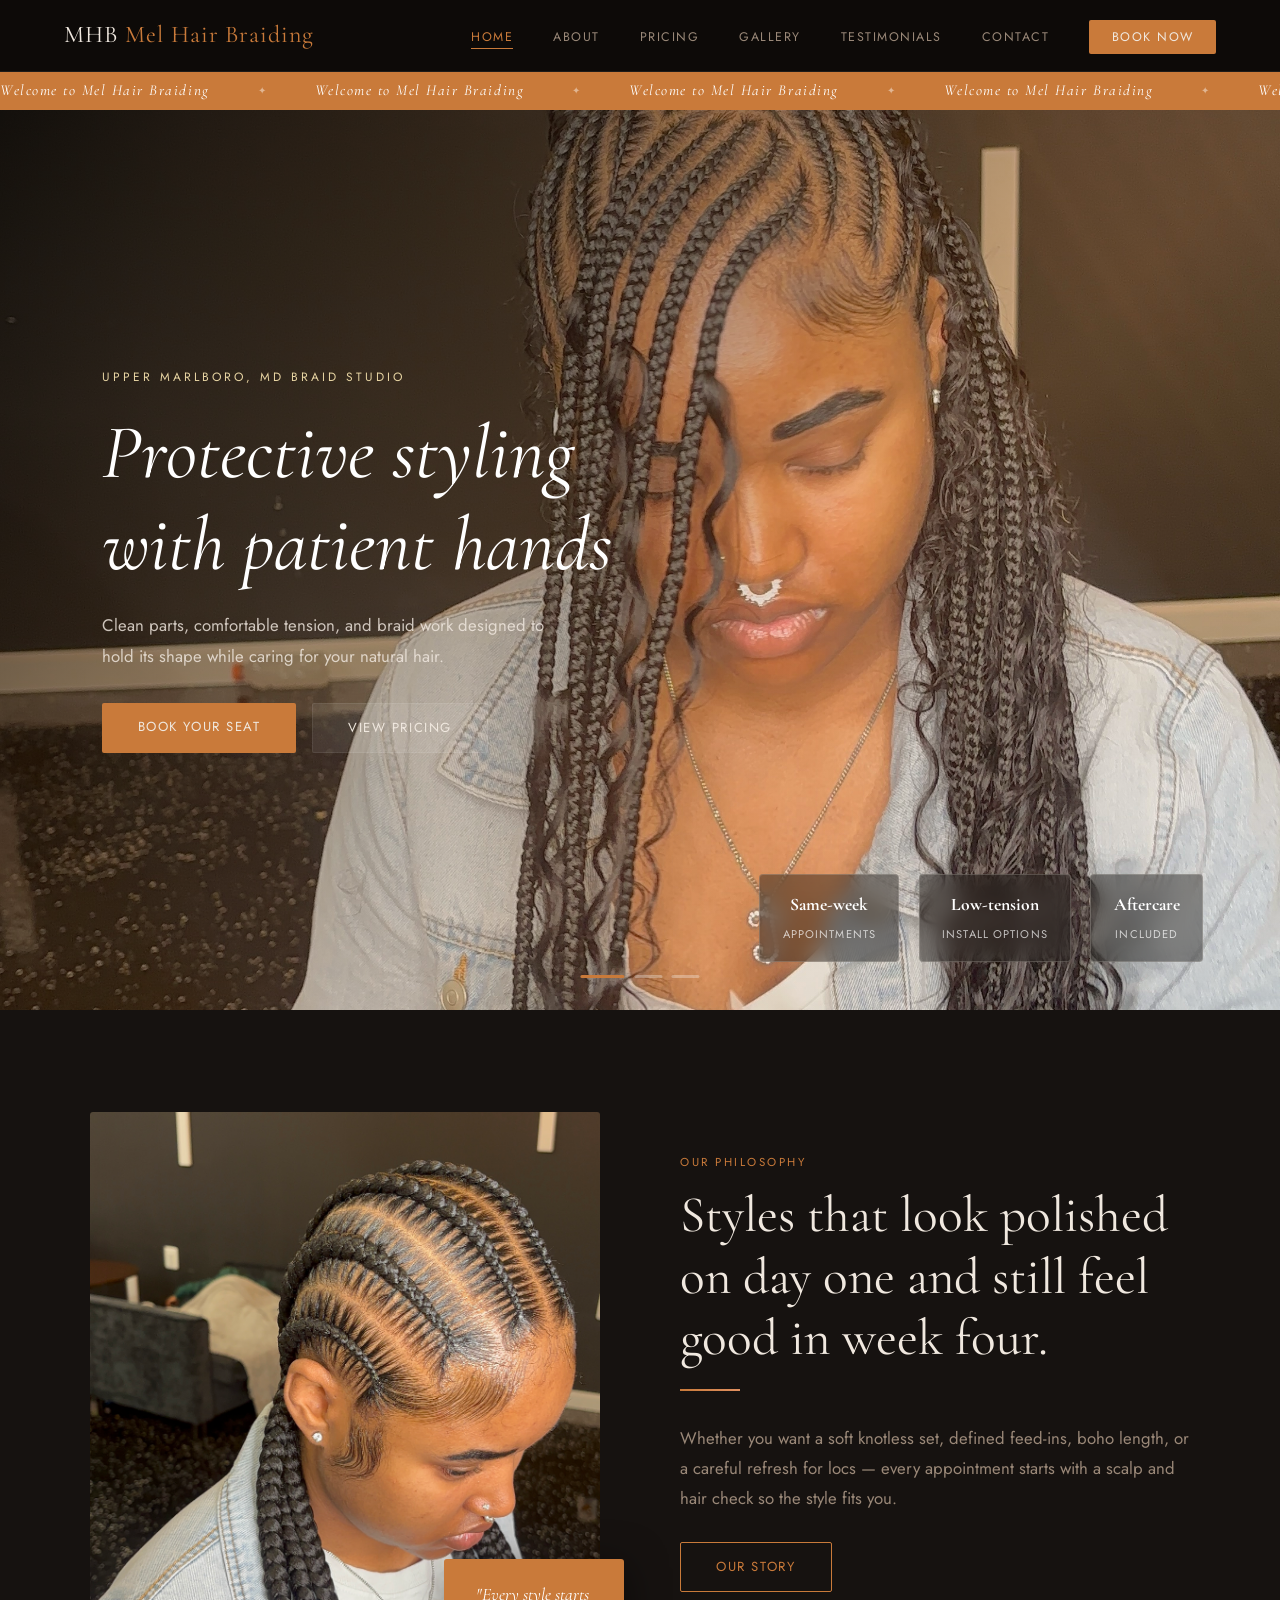
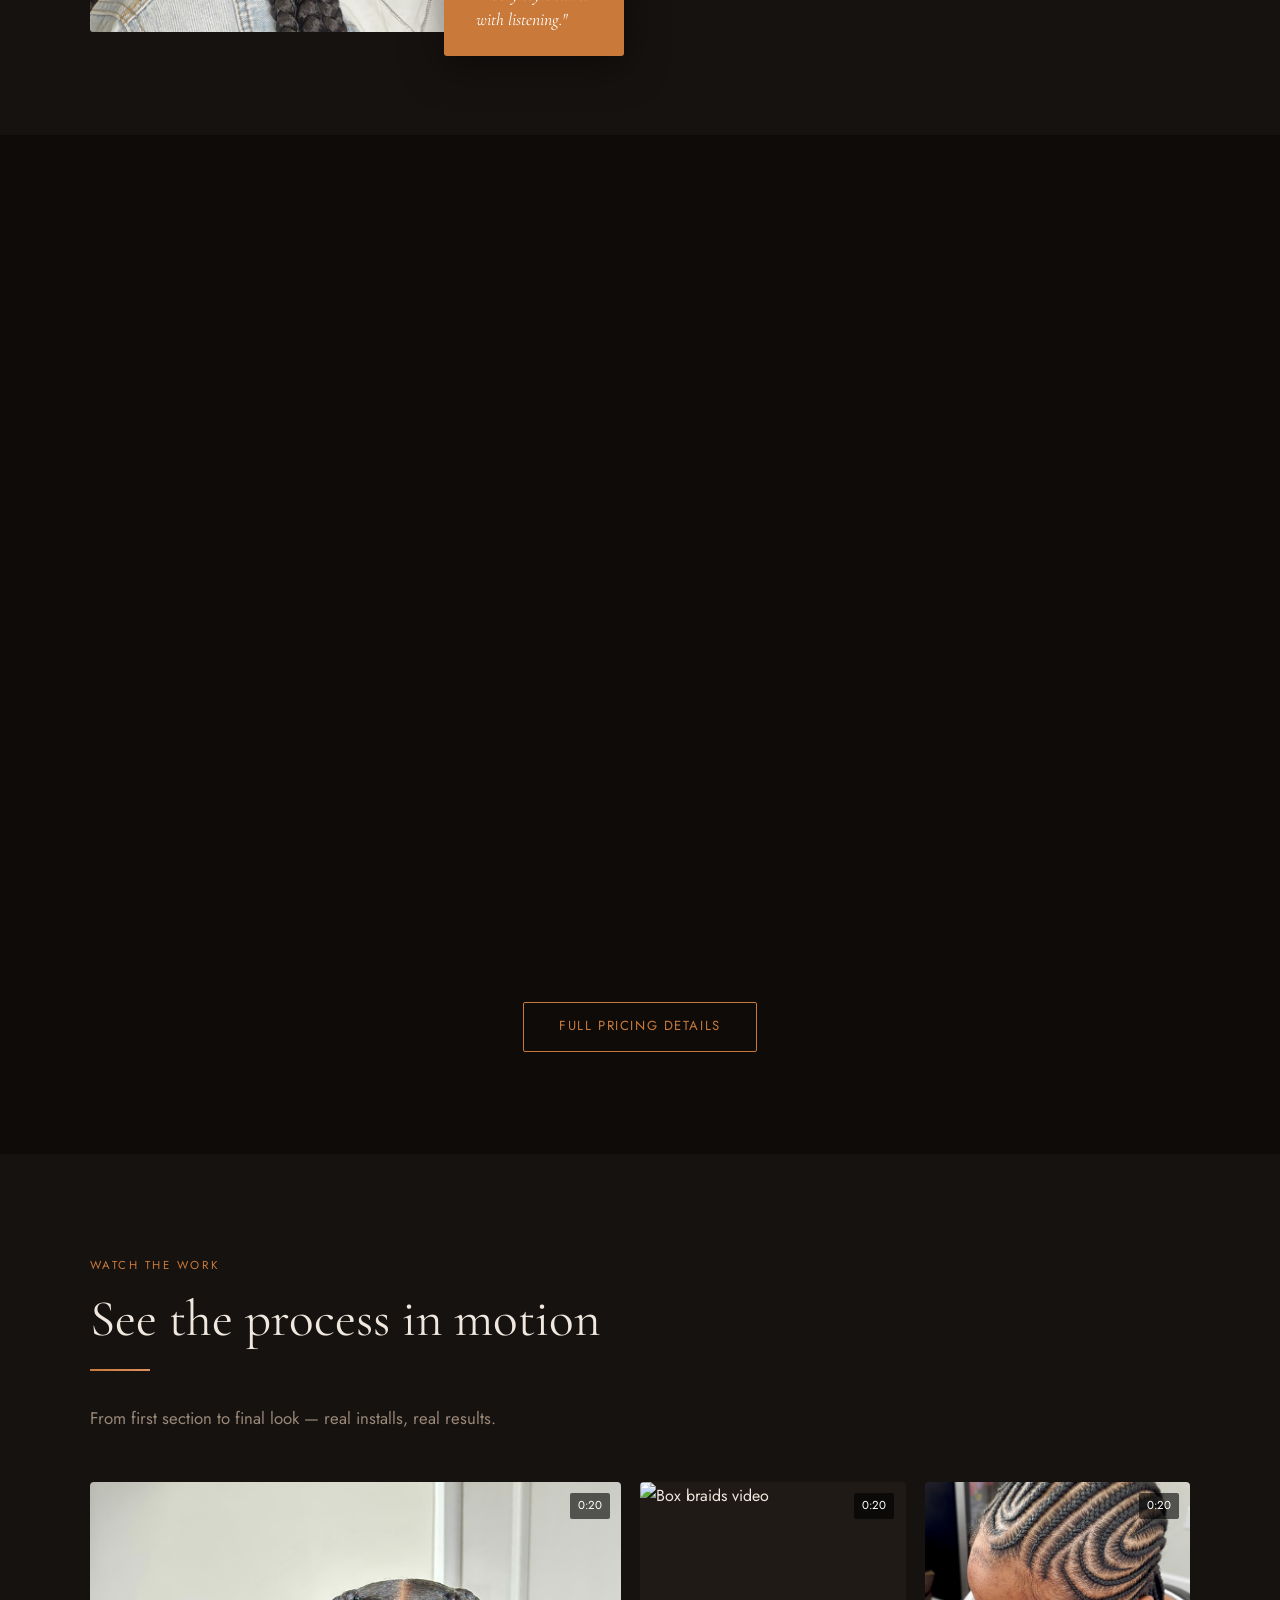
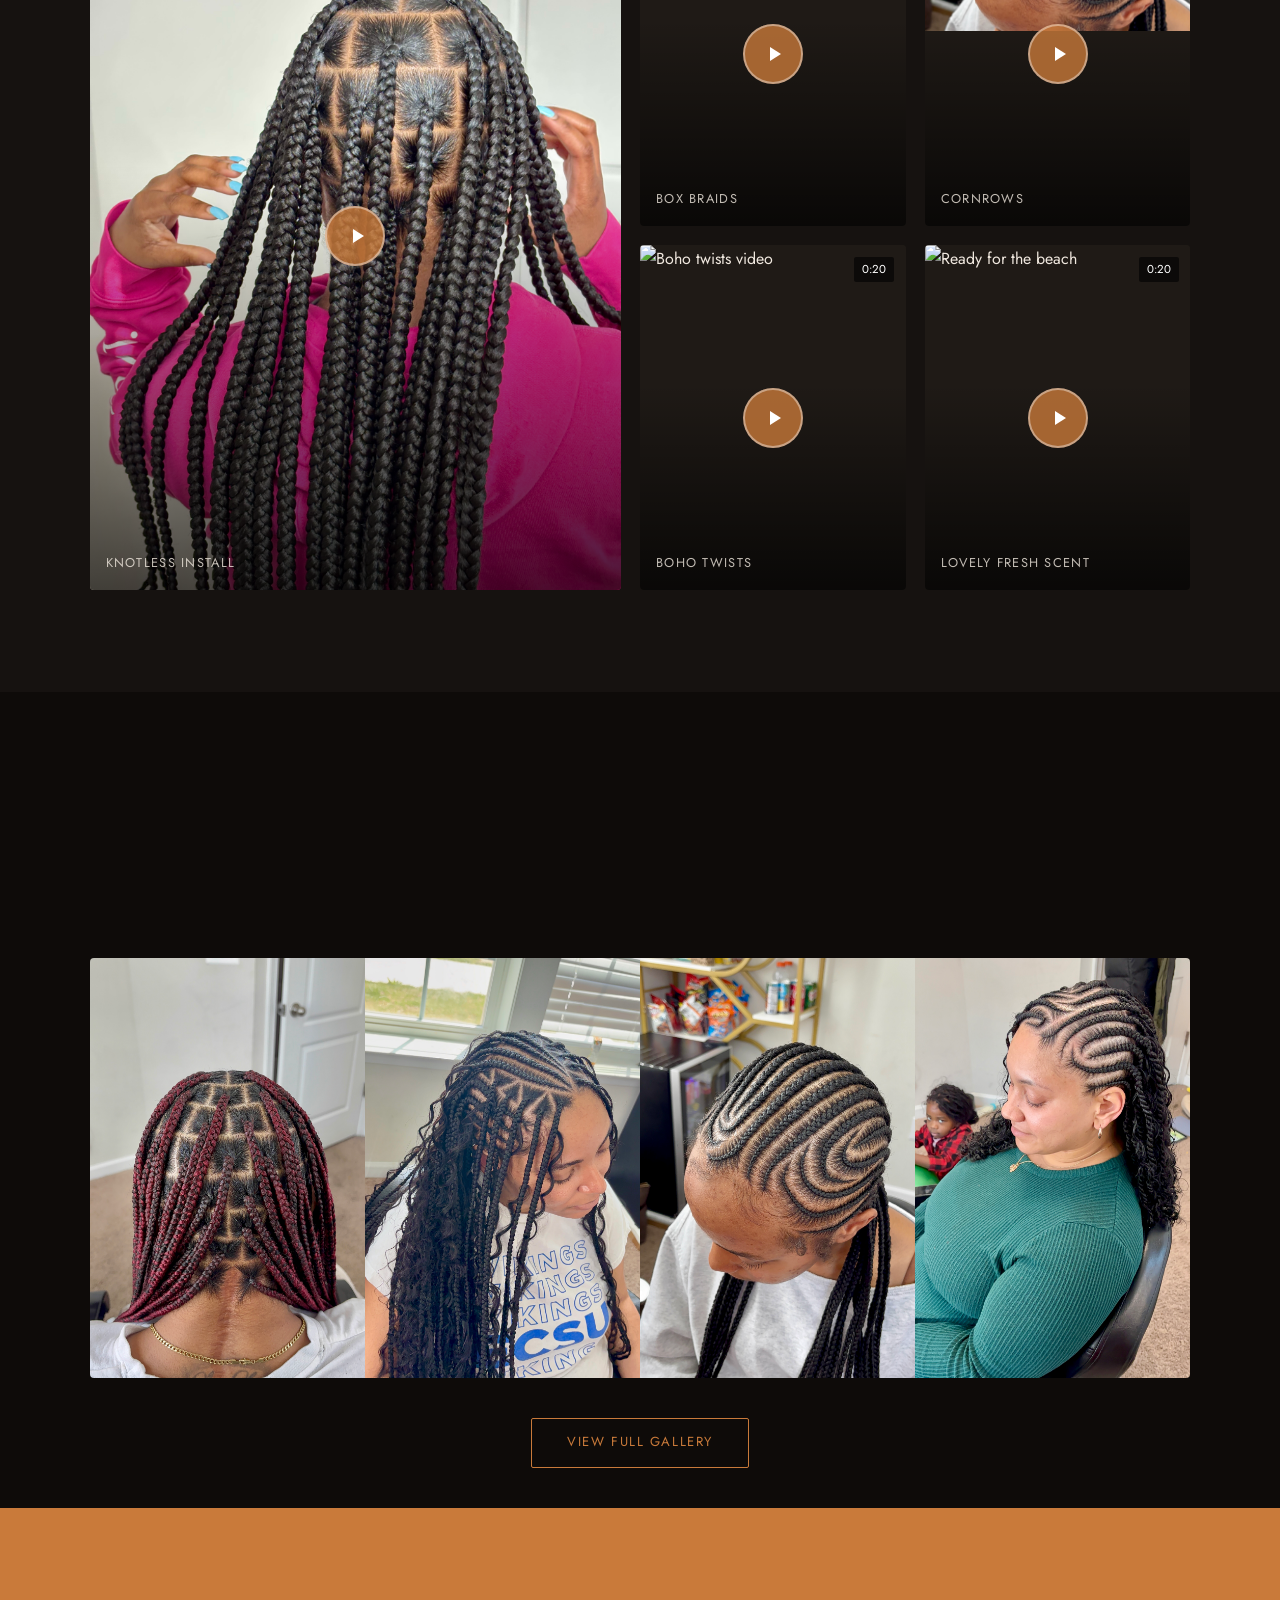
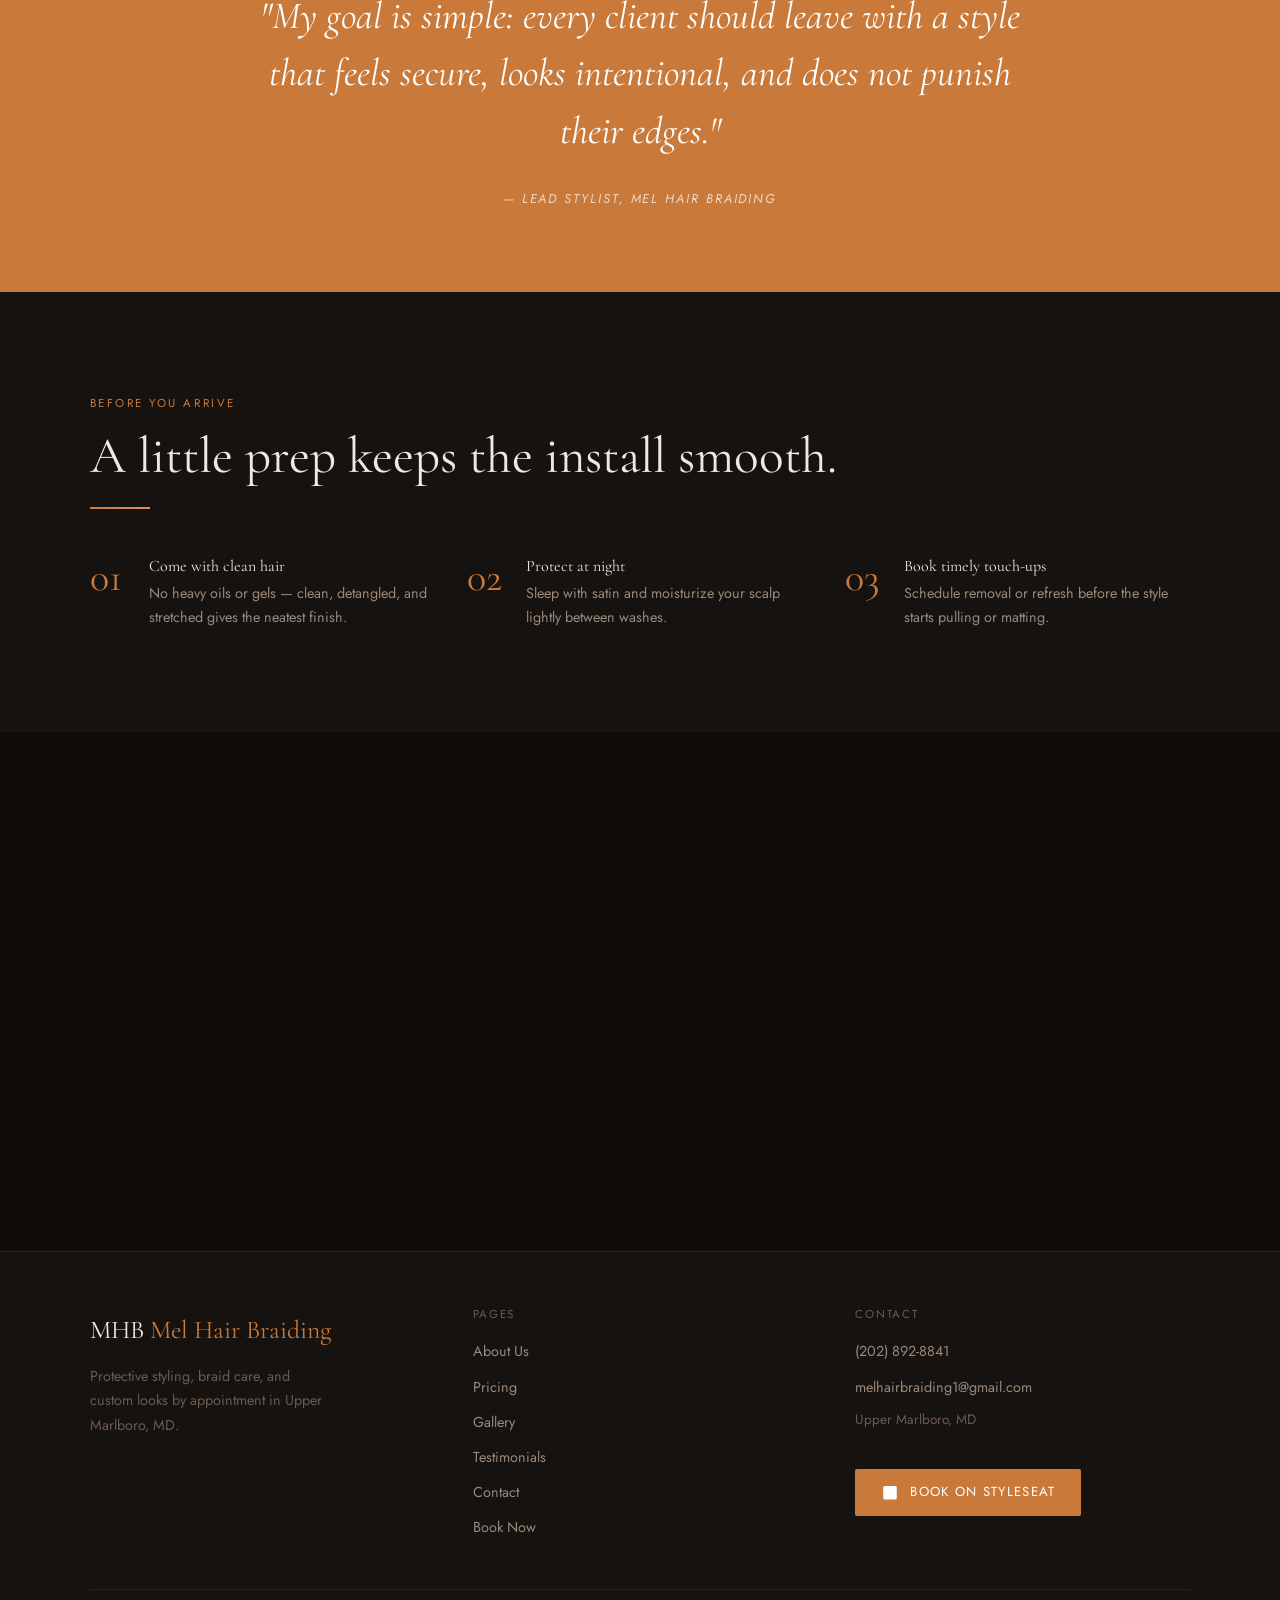
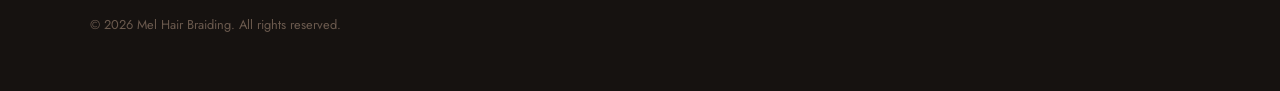
==== commit 76128150: "Update index.html" ====
--- a/index.html
+++ b/index.html
@@ -59,9 +59,9 @@
     .service-price{font-family:'Cormorant Garamond',serif;font-size:1.3rem;color:var(--clay)}
 
     .video-section{background:var(--bg-2)}
-    .video-grid{display:grid;grid-template-columns:2fr 1fr 1fr;gap:1.2rem;margin-top:3rem}
+    .video-grid{display:grid;grid-template-columns:2fr 1fr 1fr;gap:1.2rem;margin-top:3rem;grid-template-rows:auto auto}
     .video-card{position:relative;border-radius:4px;overflow:hidden;background:var(--bg-3);cursor:pointer}
-    .video-card:first-child{grid-row:span 2}
+    .video-card:first-child{grid-row:span 2;grid-column:1}
     .video-thumb{width:100%;aspect-ratio:16/9;object-fit:cover;transition:transform .5s}
     .video-card:first-child .video-thumb{height:100%;aspect-ratio:unset}
     .video-card:hover .video-thumb{transform:scale(1.04)}
@@ -98,17 +98,8 @@
     .booking-cta-img{background-size:cover;background-position:center;min-height:420px}
     .booking-cta-content{padding:clamp(3rem,6vw,6rem);display:flex;flex-direction:column;justify-content:center;background:var(--bg-2)}
 
-    @media(max-width:900px){.intro-grid{grid-template-columns:1fr}.intro-img-badge{right:0}.video-grid{grid-template-columns:1fr 1fr}.video-card:first-child{grid-row:unset;grid-column:span 2}.care-grid{grid-template-columns:1fr}.booking-cta{grid-template-columns:1fr}.hero-badges{display:none}}
-    @media(max-width:600px){.gallery-strip{flex-direction:column}.gallery-strip-item img{height:220px}.gallery-strip-item:hover{flex:1}.video-grid{grid-template-columns:1fr}.video-card:first-child{grid-column:unset}}
-
-    /* ── HERO VIDEO BG ── */
-    .hero-video-bg{position:absolute;inset:0;overflow:hidden}
-    .hero-video-bg video{position:absolute;inset:0;width:100%;height:100%;object-fit:cover;opacity:0;transition:opacity 1s ease;z-index:0}
-    .hero-video-bg video.active{opacity:1}
-    .hero-video-overlay{position:absolute;inset:0;background:linear-gradient(135deg,rgba(0,0,0,.75) 0%,rgba(201,122,58,.2) 60%,transparent 100%);z-index:1}
-    .hero-content{z-index:2!important}
-    .hero-badges{z-index:2!important}
-    .hero-dots{z-index:2!important}
+    @media(max-width:900px){.intro-grid{grid-template-columns:1fr}.intro-img-badge{right:0}.video-grid{grid-template-columns:1fr 1fr}.video-card:first-child{grid-row:unset;grid-column:span 2}.video-card:nth-child(5){grid-column:span 2}.care-grid{grid-template-columns:1fr}.booking-cta{grid-template-columns:1fr}.hero-badges{display:none}}
+    @media(max-width:600px){.gallery-strip{flex-direction:column}.gallery-strip-item img{height:220px}.gallery-strip-item:hover{flex:1}.video-grid{grid-template-columns:1fr}.video-card:first-child{grid-column:unset}.video-card:nth-child(5){grid-column:unset}}
   </style>
 </head>
 <body>
@@ -195,7 +186,6 @@
       <p class="section-sub" id="videoCopy"></p>
     </div>
     <div class="video-grid" id="videoGrid"></div>
-    <p class="video-upload-cta">📹 Upload your own videos via Admin panel → Homepage → Videos</p>
   </div>
 </section>
 
@@ -257,10 +247,10 @@
       <li><a href="contact/index.html">Contact</a></li>
       <li><a href="book/index.html">Book Now</a></li>
     </ul></div>
-    <div class="footer-contact-col">
+    <div>
       <h4>Contact</h4>
       <ul class="footer-links" id="footerContact"></ul>
-      <div class="social-cta-links" style="margin-top:1.2rem"></div>
+      <div class="social-links" style="margin-top:1.2rem"></div>
       <a href="https://www.styleseat.com/m/v/melhairbraiding" target="_blank" rel="noopener" class="styleseat-btn" style="margin-top:1.2rem">
         <svg viewBox="0 0 24 24"><path d="M8 2v4M16 2v4M3 10h18M5 4h14a2 2 0 012 2v14a2 2 0 01-2 2H5a2 2 0 01-2-2V6a2 2 0 012-2z"/></svg>
         Book on StyleSeat
@@ -282,96 +272,52 @@
     fetch('content/gallery.json').then(r=>r.json()).catch(()=>({images:[]}))
   ]);
 
-  // ── HERO VIDEOS ──
-  const heroSlideData = site.hero.slides || [];
-  const heroVidEls = [
-    document.getElementById('heroVideo0'),
-    document.getElementById('heroVideo1'),
-    document.getElementById('heroVideo2')
-  ];
-
-  // Set poster image (shows instantly) and video src for each slot
-  heroVidEls.forEach((v, i) => {
-    if (!v || !heroSlideData[i]) return;
-    if (heroSlideData[i].image) v.poster = heroSlideData[i].image;
-    if (heroSlideData[i].videoFile) {
-      v.src = heroSlideData[i].videoFile;
-      v.preload = 'metadata';
-    }
-  });
-
-  // Build dots — one per slide
-  const dotsContainer = document.getElementById('heroDots');
-  dotsContainer.innerHTML = '';
-  heroSlideData.forEach((s, i) => {
+  // HERO slides
+  const slidesEl = document.getElementById('heroSlides');
+  const dotsEl = document.getElementById('heroDots');
+  let current = 0, timer;
+  (site.hero.slides||[]).forEach((s,i) => {
+    const div = document.createElement('div');
+    div.className = 'hero-slide' + (i===0?' active':'');
+    div.style.backgroundImage = `url('${s.image}')`;
+    slidesEl.appendChild(div);
     const dot = document.createElement('div');
-    dot.className = 'hero-dot' + (i === 0 ? ' active' : '');
-    dotsContainer.appendChild(dot);
-    dot.addEventListener('click', () => {
-      clearInterval(heroVidTimer);
-      switchHeroVid(i);
-      heroVidTimer = setInterval(() => switchHeroVid((heroVidCurrent + 1) % heroSlideData.length), 7000);
-    });
-  });
-
-  let heroVidCurrent = 0;
-  let heroVidTimer = null;
-
-  function switchHeroVid(n) {
-    // Pause & hide current
-    const prev = heroVidEls[heroVidCurrent];
-    if (prev) { prev.classList.remove('active'); try { prev.pause(); } catch(e){} }
-    // Update dots
-    dotsContainer.querySelectorAll('.hero-dot').forEach((d,i) => d.classList.toggle('active', i === n));
-    heroVidCurrent = n;
-    // Show & play next
-    const next = heroVidEls[heroVidCurrent];
-    if (next) {
-      next.classList.add('active');
-      if (next.src) { next.currentTime = 0; next.play().catch(()=>{}); }
-    }
+    dot.className = 'hero-dot' + (i===0?' active':'');
+    dot.dataset.slide = i;
+    dot.addEventListener('click', () => { clearInterval(timer); goTo(i); autoPlay(); });
+    dotsEl.appendChild(dot);
+  });
+  function goTo(n) {
+    const slides = slidesEl.querySelectorAll('.hero-slide');
+    const dots = dotsEl.querySelectorAll('.hero-dot');
+    slides[current].classList.remove('active'); dots[current].classList.remove('active');
+    current = (n + slides.length) % slides.length;
+    slides[current].classList.add('active'); dots[current].classList.add('active');
   }
-
-  // Start first video immediately
-  if (heroVidEls[0]) {
-    heroVidEls[0].classList.add('active');
-    if (heroVidEls[0].src) heroVidEls[0].play().catch(()=>{});
-  }
-
-  // Auto-rotate every 7 seconds
-  heroVidTimer = setInterval(() => {
-    switchHeroVid((heroVidCurrent + 1) % heroSlideData.length);
-  }, 7000);
-
-  // ── HERO TEXT ──
+  function autoPlay() { timer = setInterval(() => goTo(current+1), 5000); }
+  autoPlay();
+
+  // Hero content
   document.getElementById('heroEyebrow').textContent = site.hero.eyebrow||'';
   document.getElementById('heroHeadline').innerHTML = `${site.hero.headline1||''}<br>${site.hero.headline2||''}`;
   document.getElementById('heroCopy').textContent = site.hero.copy||'';
   document.getElementById('heroPrimary').textContent = site.hero.primaryButton||'Book Now';
   document.getElementById('heroSecondary').textContent = site.hero.secondaryButton||'View Pricing';
 
-  // ── BADGES ──
+  // Badges
   const badgesEl = document.getElementById('heroBadges');
   (site.hero.highlights||[]).forEach(h => {
     badgesEl.innerHTML += `<div class="hero-badge"><strong>${h.title}</strong><span>${h.text}</span></div>`;
   });
 
-  // ── WELCOME BANNER ──
-  const bannerTrack = document.getElementById('bannerTrack');
-  if (bannerTrack) {
-    const msg = 'Welcome to Mel Hair Braiding — Call/Text us 24/7 at +1 (202) 892-8841 or Email melhairbraiding1@gmail.com';
-    const repeated = Array(10).fill(`<span>${msg}</span><span class="dot">✦</span>`).join('');
-    bannerTrack.innerHTML = repeated + repeated;
-  }
-
-  // ── INTRO ──
+  // Intro
   document.getElementById('introEyebrow').textContent = site.intro?.eyebrow||'';
   document.getElementById('introHeading').textContent = site.intro?.heading||'';
   document.getElementById('introCopy').textContent = site.intro?.copy||'';
   if (site.intro?.image) document.getElementById('introImg').src = site.intro.image;
   document.getElementById('introQuote').textContent = `"${site.intro?.imageQuote||''}"`;
 
-  // ── SERVICES ──
+  // Services
   const sg = document.getElementById('servicesGrid');
   document.getElementById('servicesEyebrow').textContent = site.servicesSection?.eyebrow||'What We Offer';
   document.getElementById('servicesHeading').textContent = site.servicesSection?.heading||'Choose your next crown';
@@ -383,11 +329,13 @@
     </div>`;
   });
 
-  // ── VIDEO SECTION ──
+  // Videos
   document.getElementById('videoEyebrow').textContent = site.videos?.eyebrow||'Watch the Work';
   document.getElementById('videoHeading').textContent = site.videos?.heading||'See the process in motion';
   document.getElementById('videoCopy').textContent = site.videos?.copy||'';
   const vg = document.getElementById('videoGrid');
+
+  // Video lightbox
   const lb = document.createElement('div');
   lb.className = 'video-lightbox';
   lb.id = 'videoLightbox';
@@ -395,6 +343,7 @@
   document.body.appendChild(lb);
   document.getElementById('videoLbClose').addEventListener('click', () => { lb.classList.remove('open'); document.getElementById('videoLbPlayer').pause(); });
   lb.addEventListener('click', e => { if(e.target===lb){lb.classList.remove('open'); document.getElementById('videoLbPlayer').pause();}});
+
   (site.videos?.items||[]).forEach((v,i) => {
     const card = document.createElement('div');
     card.className = `video-card reveal reveal-delay-${i%3}`;
@@ -406,13 +355,21 @@
     card.addEventListener('click', () => {
       const player = document.getElementById('videoLbPlayer');
       document.getElementById('videoLbLabel').textContent = v.label||'';
-      if (v.videoFile) { player.src = v.videoFile; lb.classList.add('open'); player.play(); }
-      else { lb.classList.add('open'); player.outerHTML = `<div style="color:var(--text-muted);text-align:center;padding:3rem"><div style="font-size:3rem;margin-bottom:1rem">🎬</div><p>No video uploaded yet.</p></div>`; }
+      if (v.videoFile) {
+        player.src = v.videoFile;
+        lb.classList.add('open');
+        player.play();
+      } else {
+        // No video uploaded yet — show placeholder message
+        player.removeAttribute('src');
+        lb.classList.add('open');
+        player.outerHTML = `<div style="color:var(--text-muted);text-align:center;padding:3rem"><div style="font-size:3rem;margin-bottom:1rem">🎬</div><p>No video uploaded yet.</p><p style="font-size:.85rem;margin-top:.5rem">Upload a video via Admin → Homepage → Videos</p></div>`;
+      }
     });
     vg.appendChild(card);
   });
 
-  // ── GALLERY STRIP ──
+  // Gallery strip (first 4 from gallery.json)
   document.getElementById('galleryEyebrow').textContent = site.galleryPreview?.eyebrow||'The Look';
   document.getElementById('galleryHeading').textContent = site.galleryPreview?.heading||'Detailed parts, smooth finish.';
   const gs = document.getElementById('galleryStrip');
@@ -420,13 +377,13 @@
     gs.innerHTML += `<div class="gallery-strip-item"><img src="${img.image}" alt="${img.alt}"/></div>`;
   });
 
-  // ── QUOTE ──
+  // Quote
   document.getElementById('quoteText').textContent = `"${site.quote?.text||''}"`;
   document.getElementById('quoteAuthor').textContent = `— ${site.quote?.author||''}`;
 
-  // ── CARE TIPS ──
+  // Care tips
   document.getElementById('careEyebrow').textContent = site.care?.eyebrow||'Before You Arrive';
-  document.getElementById('careHeading').textContent = site.care?.heading||'';
+  document.getElementById('careHeading').textContent = site.care?.heading||'A little prep keeps the install smooth.';
   const cg = document.getElementById('careGrid');
   (site.care?.tips||[]).forEach((t,i) => {
     cg.innerHTML += `<div class="care-item reveal reveal-delay-${i+1}">
@@ -435,23 +392,67 @@
     </div>`;
   });
 
-  // ── BOOKING CTA ──
+  // Booking CTA
   document.getElementById('bookingEyebrow').textContent = site.booking?.eyebrow||'Ready?';
   document.getElementById('bookingHeading').textContent = site.booking?.heading||'Tell us what you want in the chair.';
   document.getElementById('bookingCopy').textContent = site.booking?.copy||'';
   document.getElementById('bookingBtn').textContent = site.booking?.button||'Request Appointment';
   if (site.booking?.image) document.getElementById('bookingImg').style.backgroundImage = `url('${site.booking.image}')`;
 
-  // ── FOOTER ──
+  // Footer
   document.getElementById('footerCopy').textContent = `© ${new Date().getFullYear()} ${brand.siteName||'Mel Hair Braiding'}. All rights reserved.`;
   document.getElementById('footerCredit').textContent = site.footer?.credit||'';
   document.querySelector('.footer-tagline').textContent = brand.footerTagline||site.footer?.copy||'';
   document.getElementById('footerContact').innerHTML = `
-    <li><a href="${brand.phoneHref||'tel:+12028928841'}">${brand.phone||'(202) 892-8841'}</a></li>
+    <li><a href="${brand.phoneHref||'tel:+2028928841'}">${brand.phone||'(202) 892-8841'}</a></li>
     <li><a href="mailto:${brand.email||'melhairbraiding1@gmail.com'}">${brand.email||'melhairbraiding1@gmail.com'}</a></li>
     <li style="color:var(--text-dim);font-size:.85rem;margin-top:.5rem">${brand.location||'Upper Marlboro, MD'}</li>`;
 
-  // ── RE-OBSERVE REVEALS ──
+  // Re-observe new reveal elements
+  document.querySelectorAll('.reveal:not(.visible)').forEach(el => observer.observe(el));
+  // Welcome banner
+  const bannerTrack = document.getElementById('bannerTrack');
+  if (bannerTrack) {
+    const msg = 'Welcome to Mel Hair Braiding';
+    const dot = '<span class="dot">✦</span>';
+    const repeated = Array(12).fill(`<span>${msg}</span>${dot}`).join('');
+    bannerTrack.innerHTML = repeated + repeated; // duplicate for seamless loop
+  }
+
+  // Video hero — load from admin (videoFile) with image poster fallback
+  const slides = site.hero.slides || [];
+  const videoEls = [
+    document.getElementById('heroVideo0'),
+    document.getElementById('heroVideo1'),
+    document.getElementById('heroVideo2')
+  ];
+  let activeVids = [];
+  videoEls.forEach((v, i) => {
+    if (!v || !slides[i]) return;
+    if (slides[i].image) v.poster = slides[i].image;
+    if (slides[i].videoFile) {
+      v.src = slides[i].videoFile;
+      v.load();
+    }
+    activeVids.push(v);
+  });
+
+  let currentVid = 0;
+  if (activeVids.length) {
+    activeVids[0].classList.add('active');
+    if (activeVids[0].src) activeVids[0].play().catch(()=>{});
+
+    setInterval(() => {
+      activeVids[currentVid].classList.remove('active');
+      if (activeVids[currentVid].src) activeVids[currentVid].pause();
+      currentVid = (currentVid + 1) % activeVids.length;
+      activeVids[currentVid].classList.add('active');
+      if (activeVids[currentVid].src) activeVids[currentVid].play().catch(()=>{});
+      document.querySelectorAll('.hero-dot').forEach((d,i) => d.classList.toggle('active', i===currentVid));
+    }, 5000);
+  }
+
+  // Re-observe new reveal elements
   document.querySelectorAll('.reveal:not(.visible)').forEach(el => observer.observe(el));
 })();
 </script>
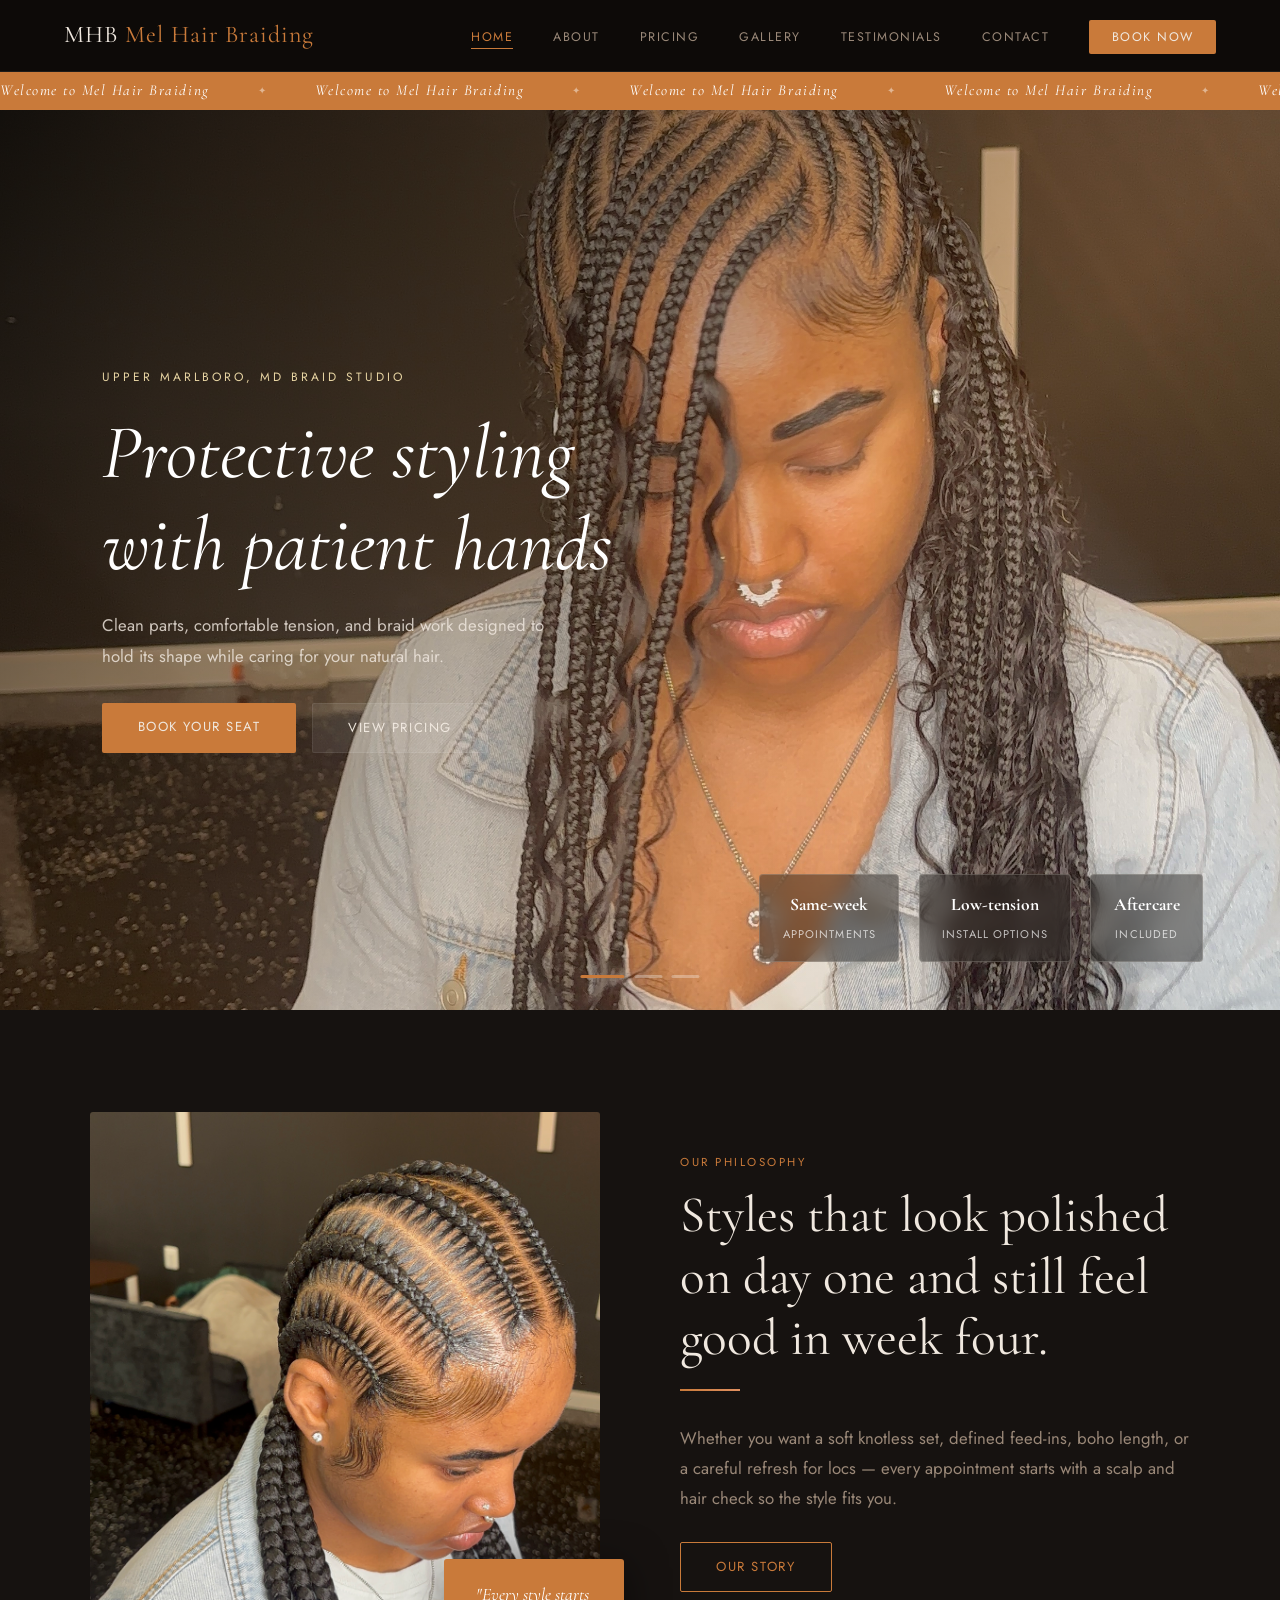
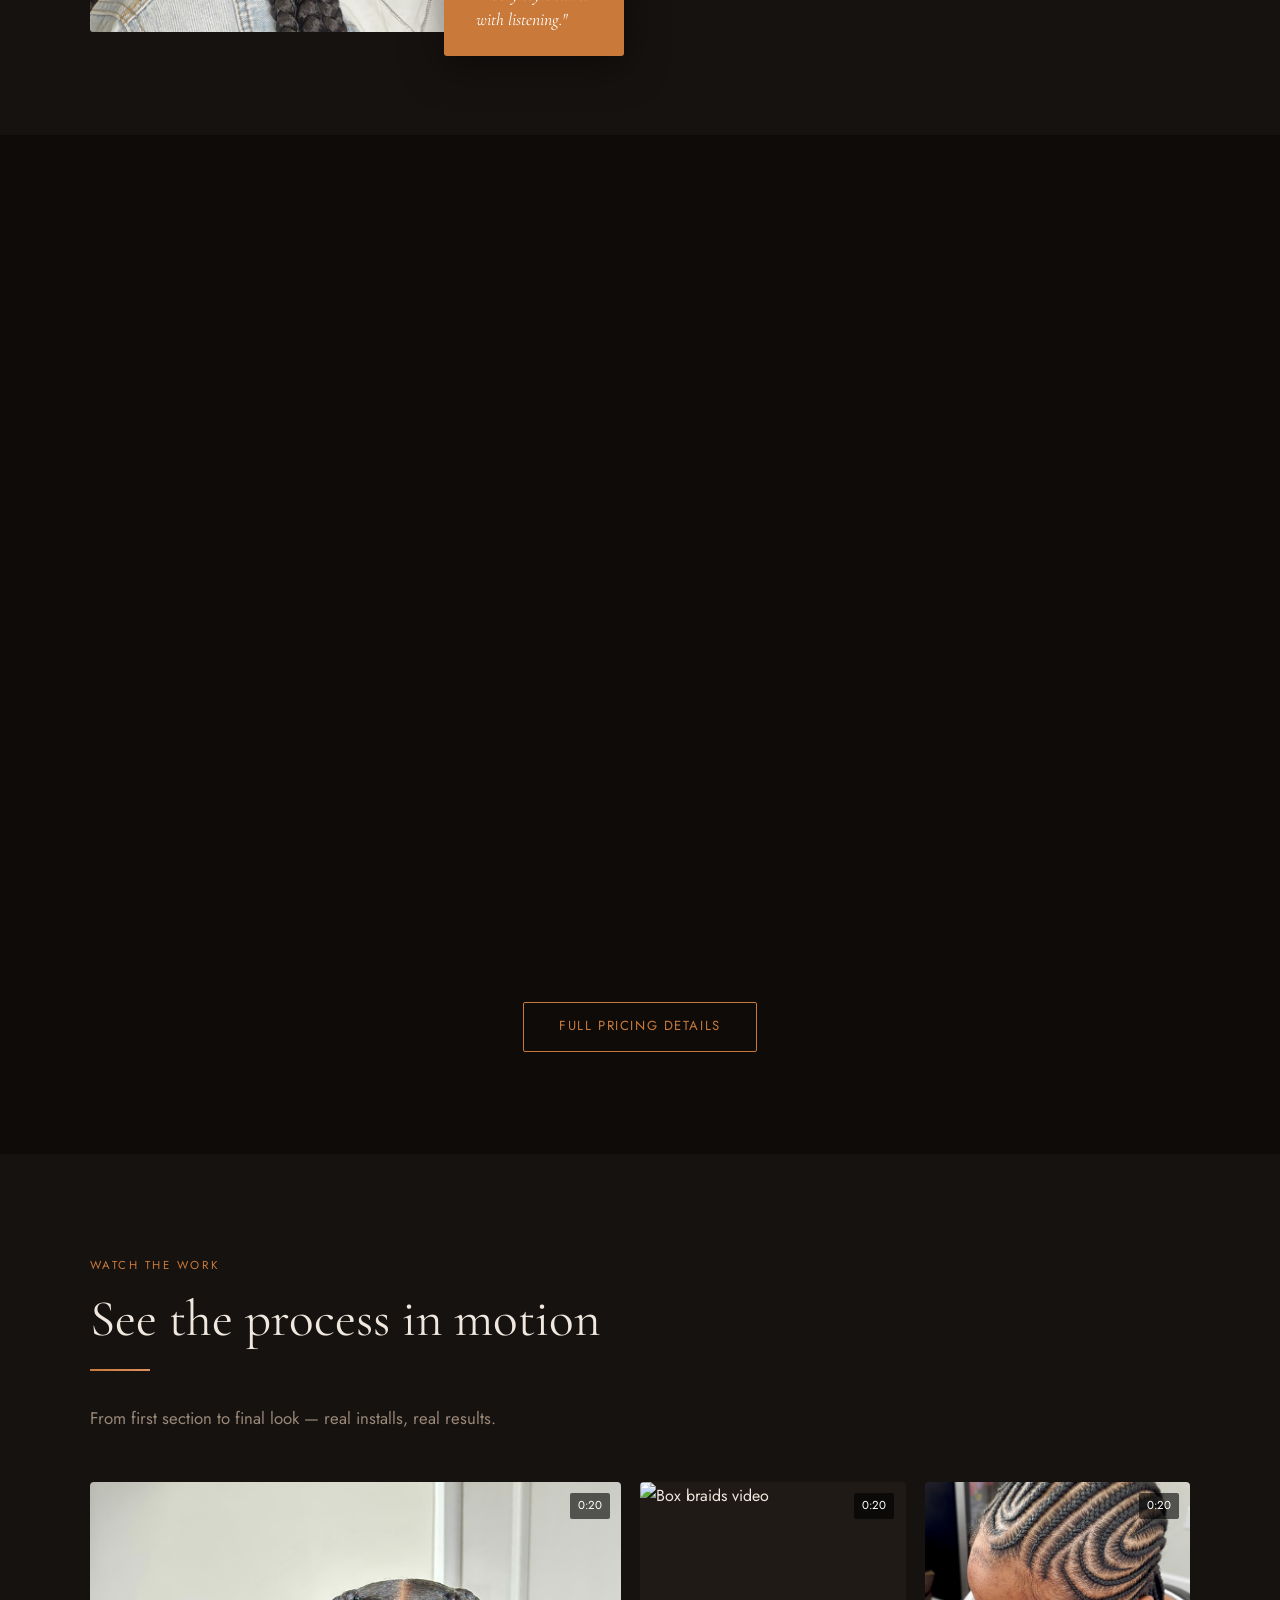
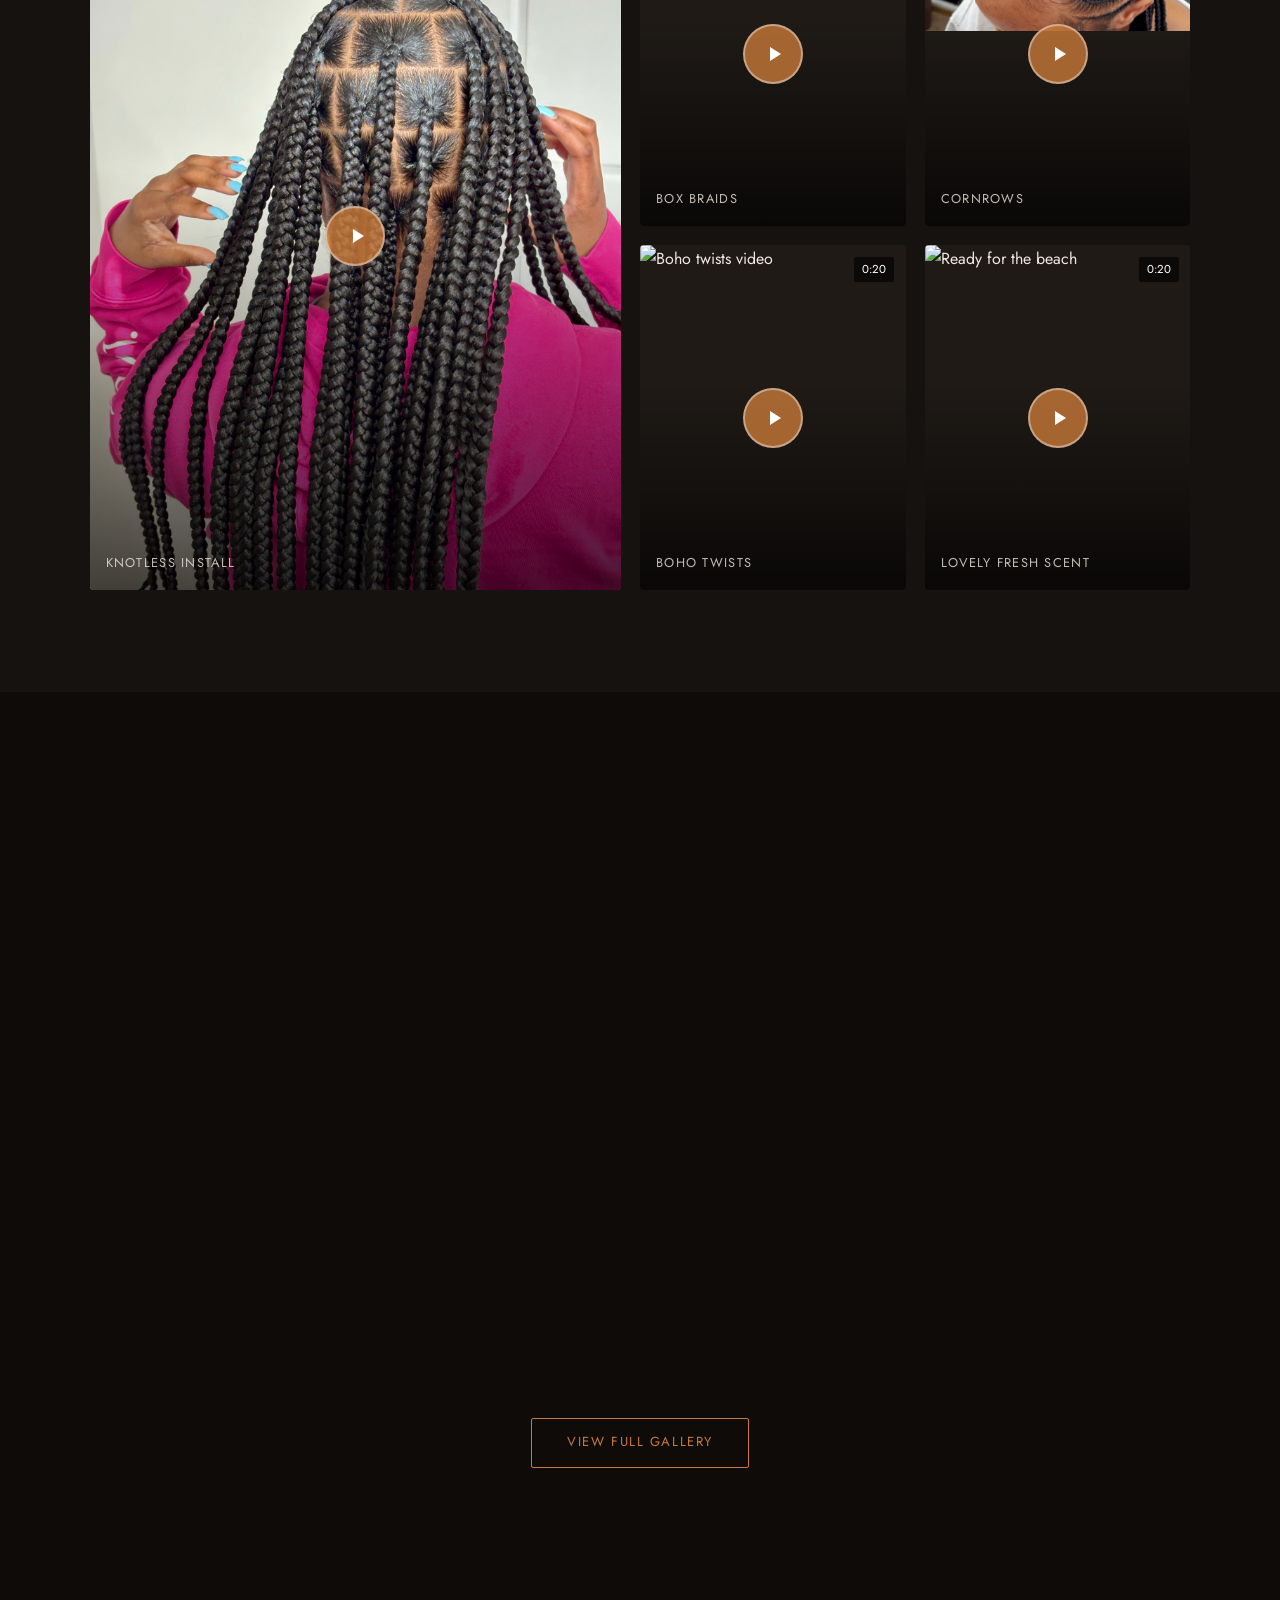
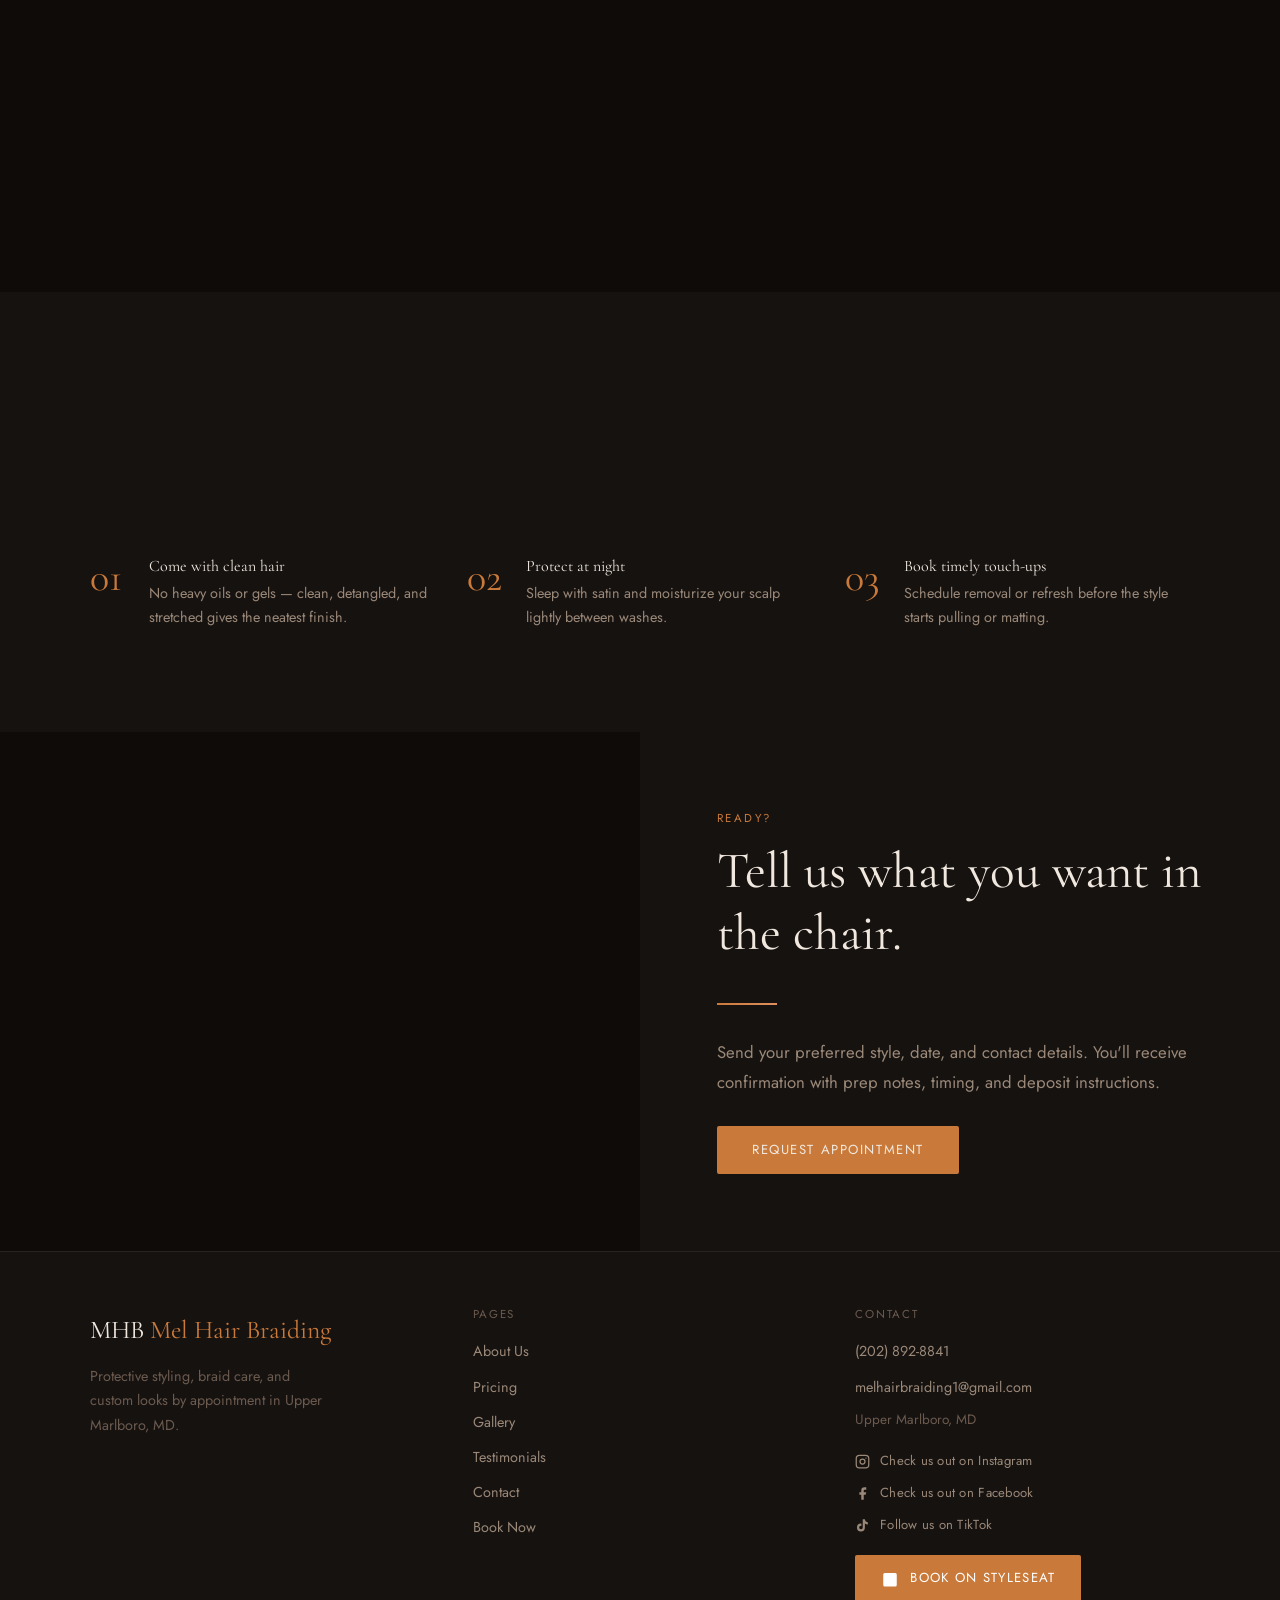
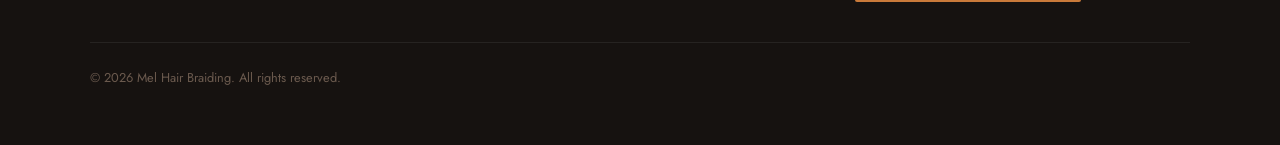
==== commit 6e0d2db7: "Update index.html" ====
--- a/index.html
+++ b/index.html
@@ -247,10 +247,10 @@
       <li><a href="contact/index.html">Contact</a></li>
       <li><a href="book/index.html">Book Now</a></li>
     </ul></div>
-    <div>
+    <div class="footer-contact-col">
       <h4>Contact</h4>
       <ul class="footer-links" id="footerContact"></ul>
-      <div class="social-links" style="margin-top:1.2rem"></div>
+      <div class="social-cta-links" style="margin-top:1.2rem"></div>
       <a href="https://www.styleseat.com/m/v/melhairbraiding" target="_blank" rel="noopener" class="styleseat-btn" style="margin-top:1.2rem">
         <svg viewBox="0 0 24 24"><path d="M8 2v4M16 2v4M3 10h18M5 4h14a2 2 0 012 2v14a2 2 0 01-2 2H5a2 2 0 01-2-2V6a2 2 0 012-2z"/></svg>
         Book on StyleSeat
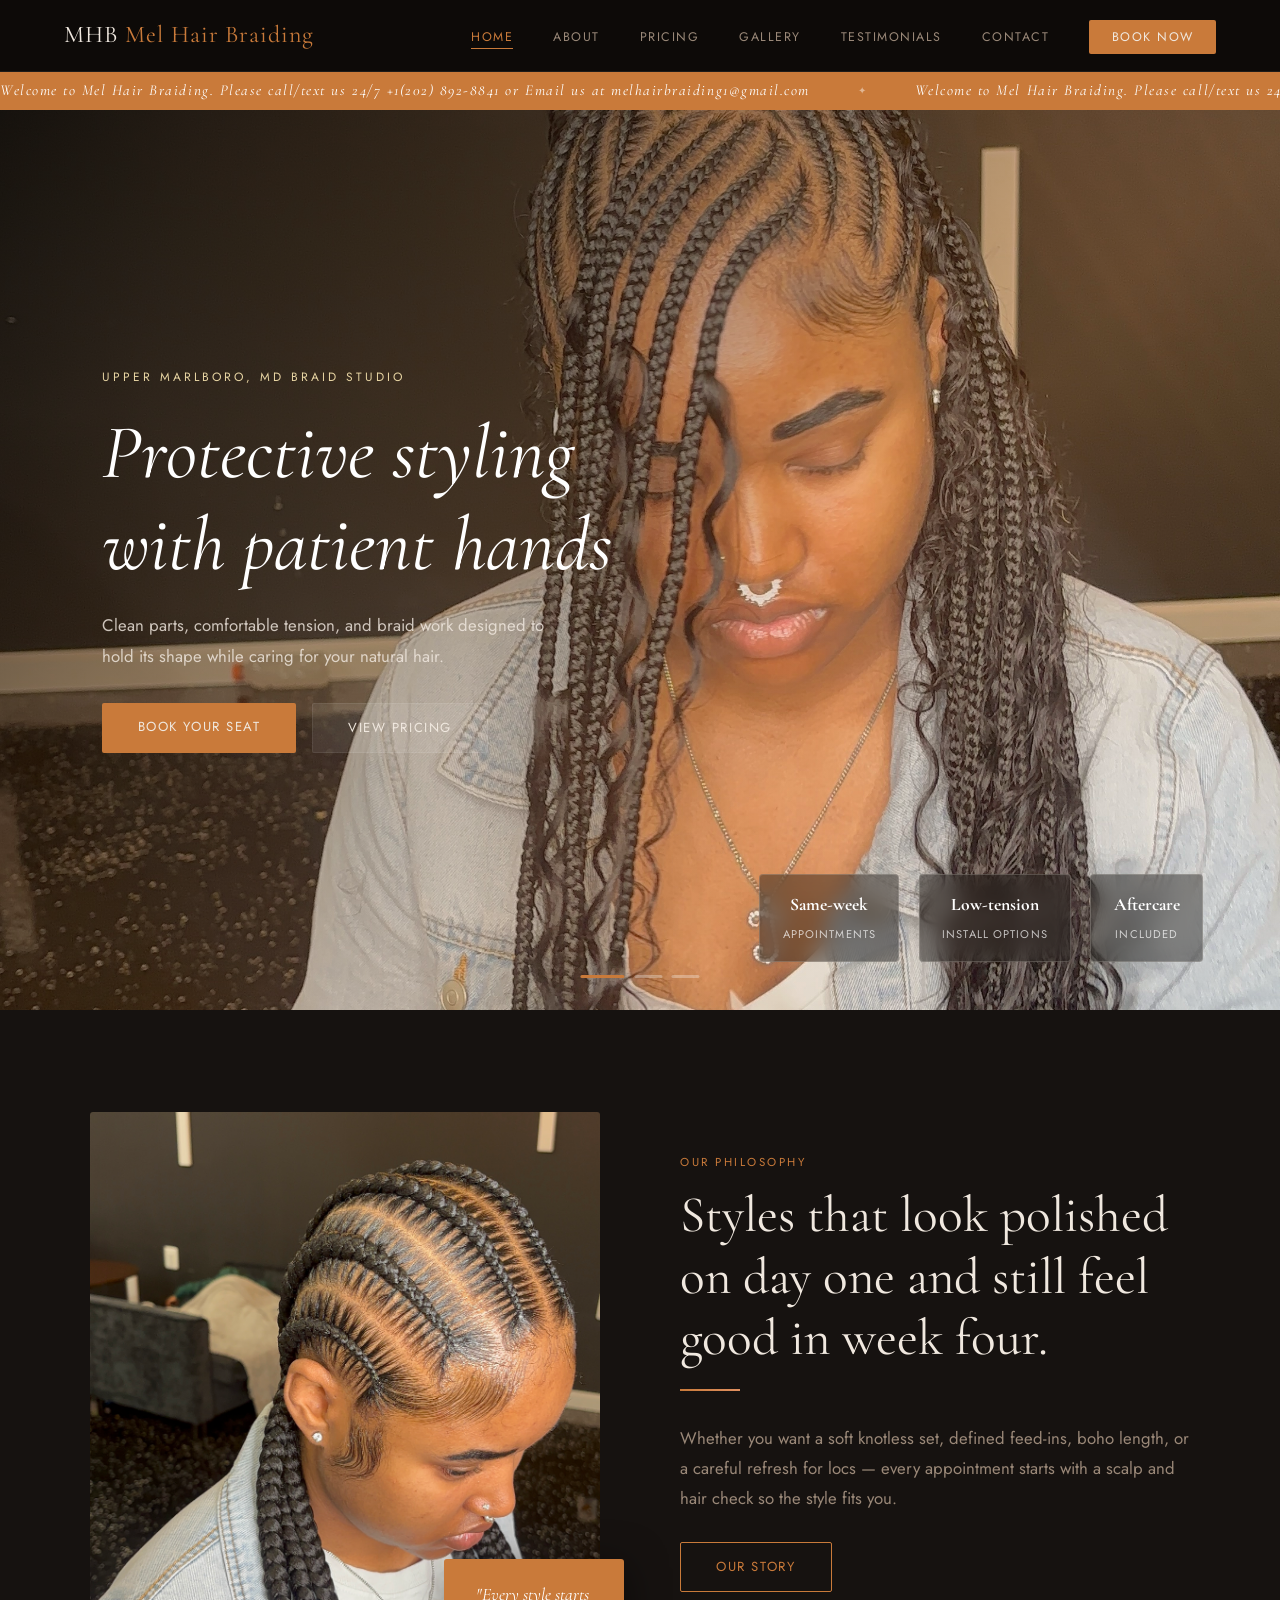
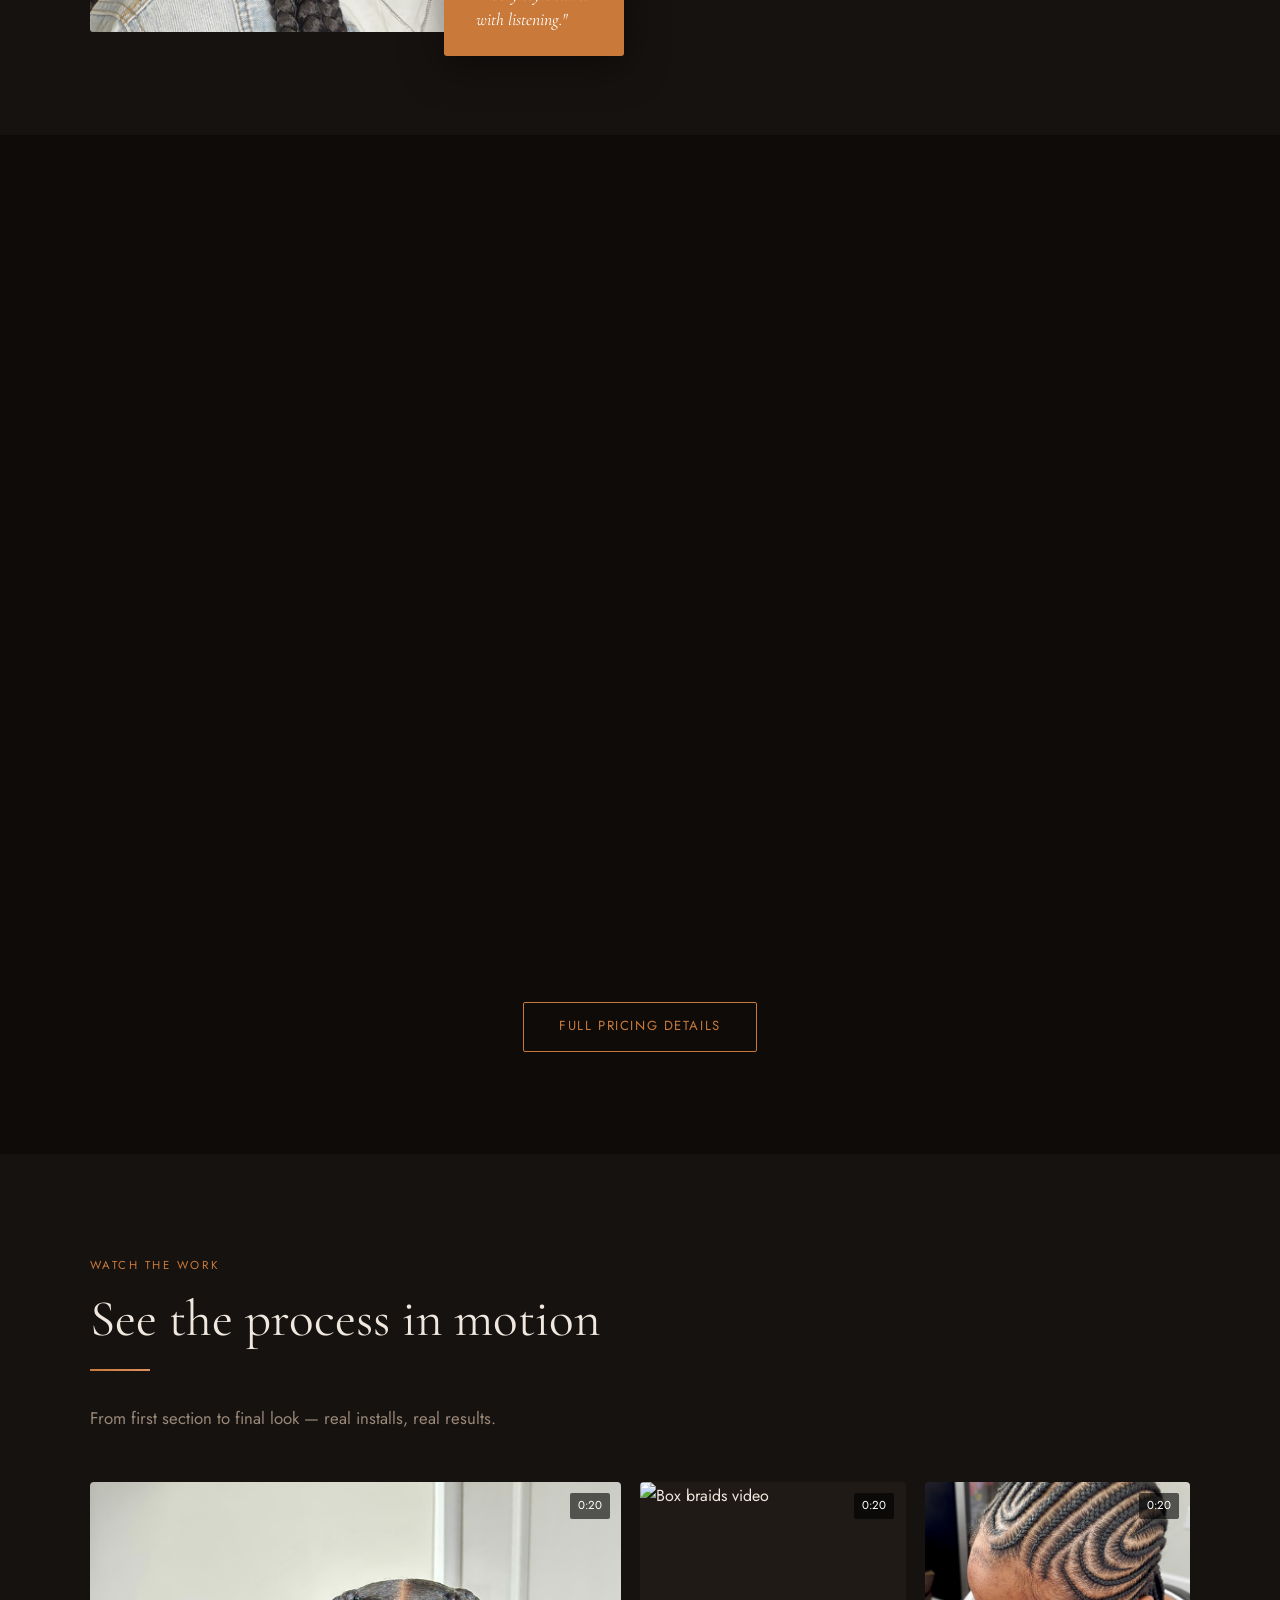
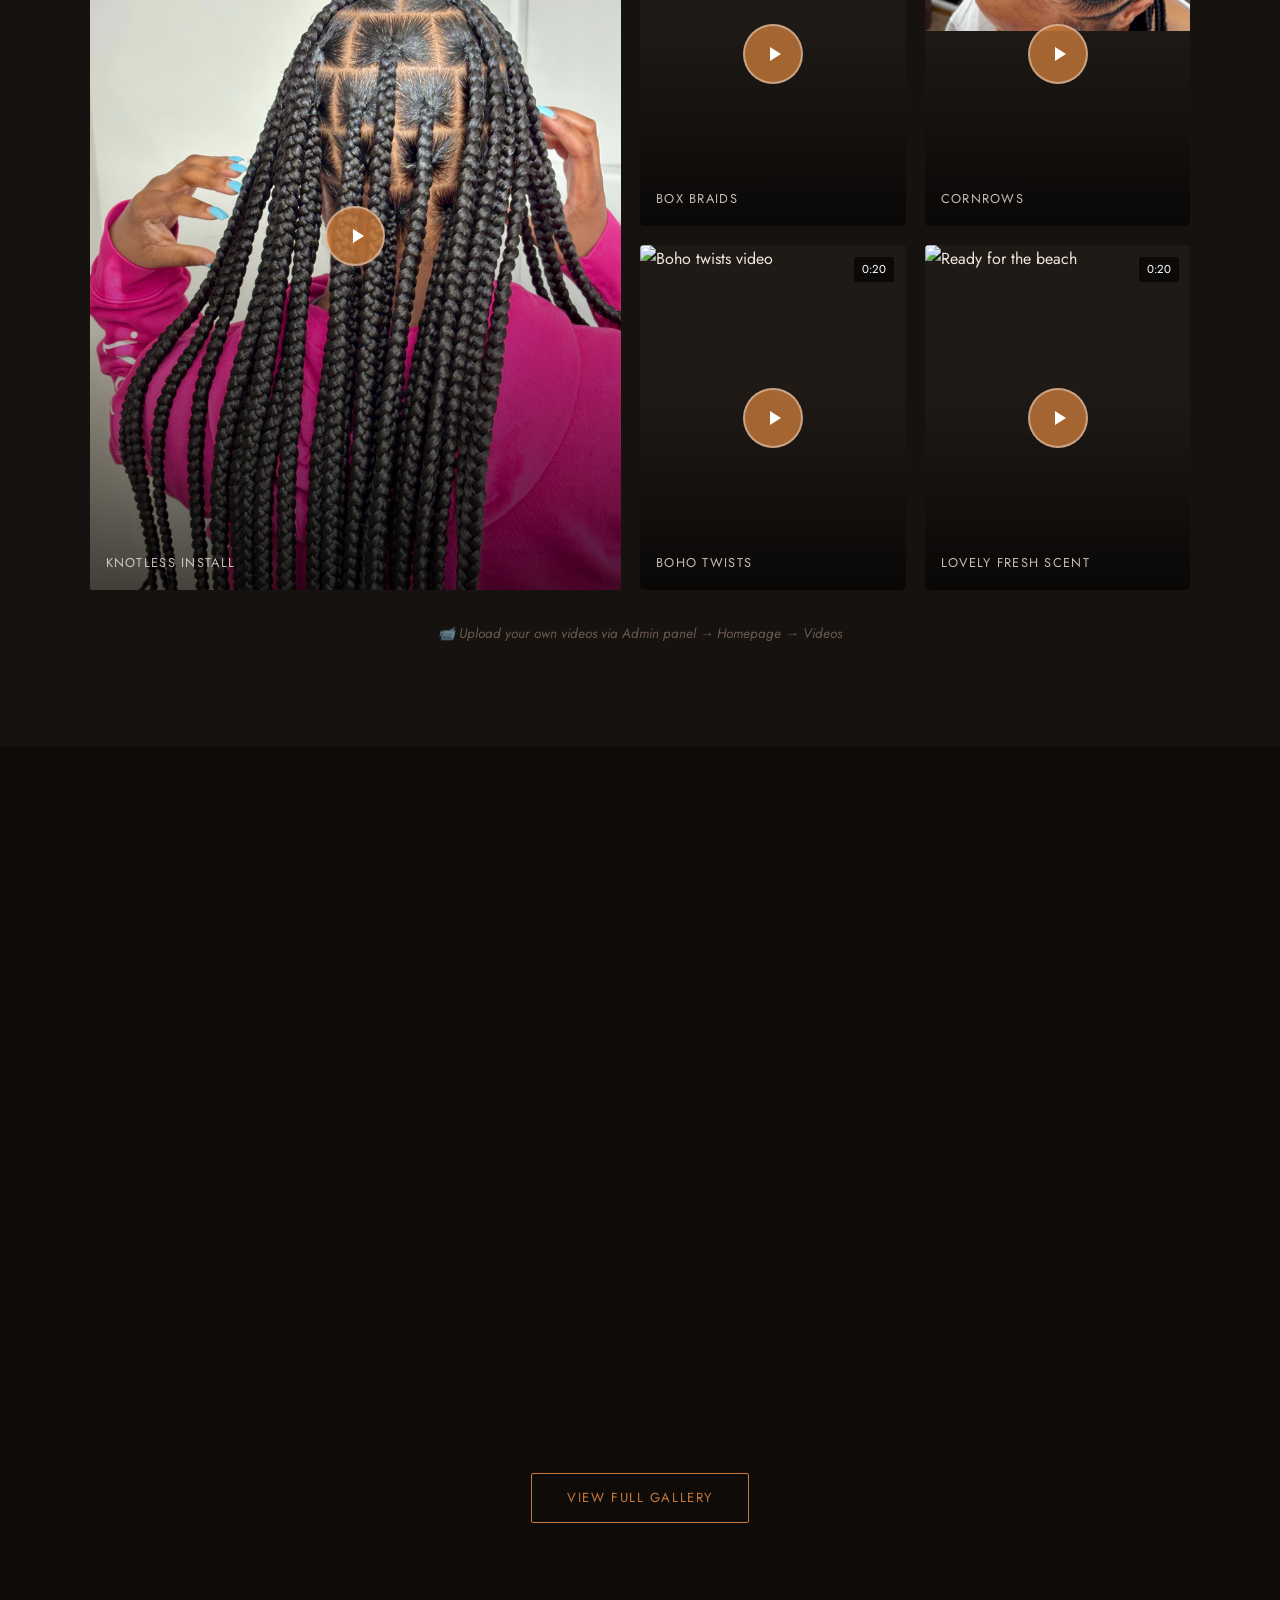
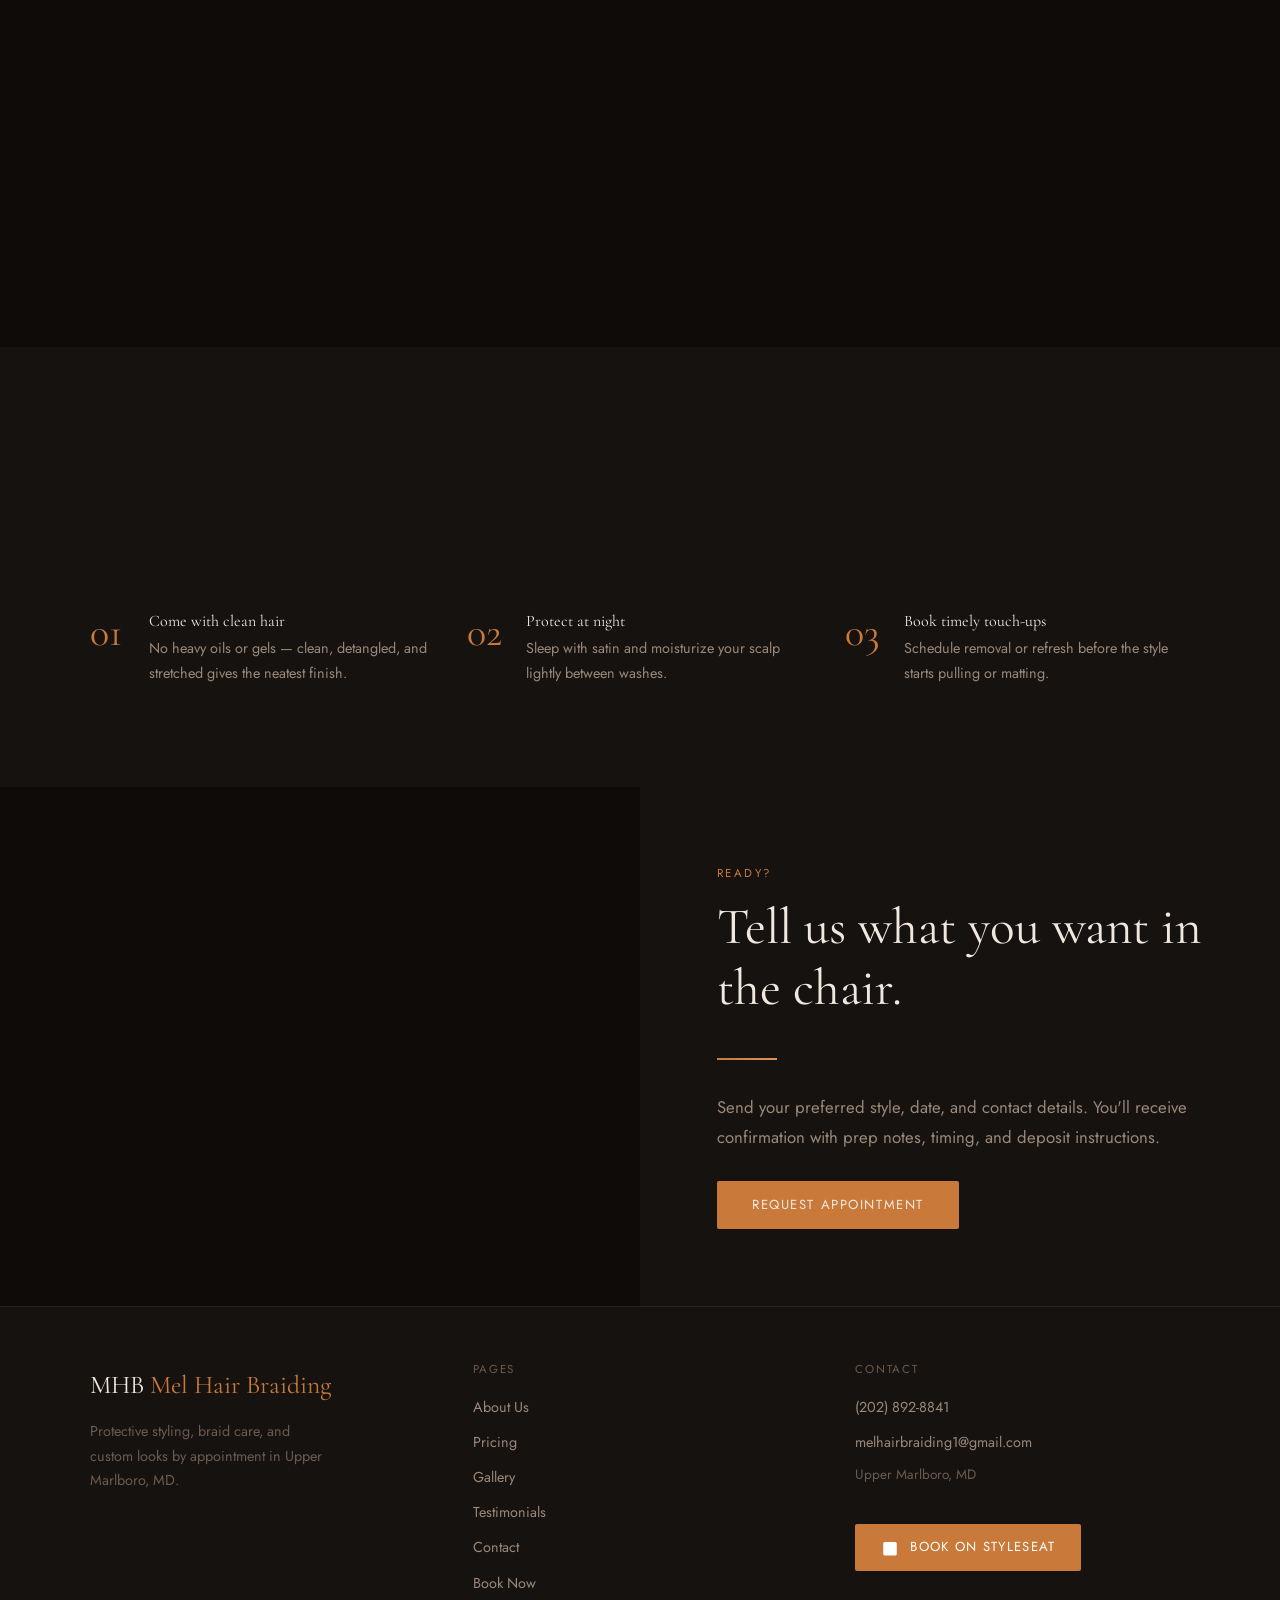
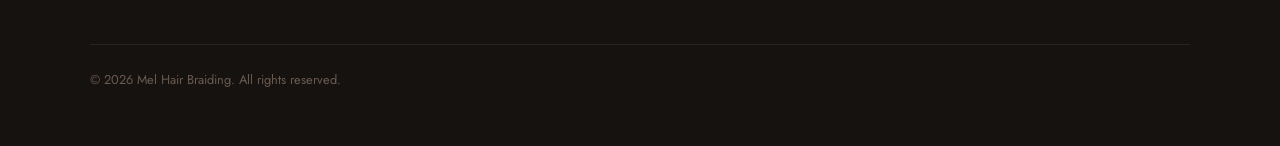
==== commit b07b86e2: "Update index.html" ====
--- a/index.html
+++ b/index.html
@@ -59,9 +59,9 @@
     .service-price{font-family:'Cormorant Garamond',serif;font-size:1.3rem;color:var(--clay)}
 
     .video-section{background:var(--bg-2)}
-    .video-grid{display:grid;grid-template-columns:2fr 1fr 1fr;gap:1.2rem;margin-top:3rem;grid-template-rows:auto auto}
+    .video-grid{display:grid;grid-template-columns:2fr 1fr 1fr;gap:1.2rem;margin-top:3rem}
     .video-card{position:relative;border-radius:4px;overflow:hidden;background:var(--bg-3);cursor:pointer}
-    .video-card:first-child{grid-row:span 2;grid-column:1}
+    .video-card:first-child{grid-row:span 2}
     .video-thumb{width:100%;aspect-ratio:16/9;object-fit:cover;transition:transform .5s}
     .video-card:first-child .video-thumb{height:100%;aspect-ratio:unset}
     .video-card:hover .video-thumb{transform:scale(1.04)}
@@ -98,8 +98,17 @@
     .booking-cta-img{background-size:cover;background-position:center;min-height:420px}
     .booking-cta-content{padding:clamp(3rem,6vw,6rem);display:flex;flex-direction:column;justify-content:center;background:var(--bg-2)}
 
-    @media(max-width:900px){.intro-grid{grid-template-columns:1fr}.intro-img-badge{right:0}.video-grid{grid-template-columns:1fr 1fr}.video-card:first-child{grid-row:unset;grid-column:span 2}.video-card:nth-child(5){grid-column:span 2}.care-grid{grid-template-columns:1fr}.booking-cta{grid-template-columns:1fr}.hero-badges{display:none}}
-    @media(max-width:600px){.gallery-strip{flex-direction:column}.gallery-strip-item img{height:220px}.gallery-strip-item:hover{flex:1}.video-grid{grid-template-columns:1fr}.video-card:first-child{grid-column:unset}.video-card:nth-child(5){grid-column:unset}}
+    @media(max-width:900px){.intro-grid{grid-template-columns:1fr}.intro-img-badge{right:0}.video-grid{grid-template-columns:1fr 1fr}.video-card:first-child{grid-row:unset;grid-column:span 2}.care-grid{grid-template-columns:1fr}.booking-cta{grid-template-columns:1fr}.hero-badges{display:none}}
+    @media(max-width:600px){.gallery-strip{flex-direction:column}.gallery-strip-item img{height:220px}.gallery-strip-item:hover{flex:1}.video-grid{grid-template-columns:1fr}.video-card:first-child{grid-column:unset}}
+
+    /* ── HERO VIDEO BG ── */
+    .hero-video-bg{position:absolute;inset:0;overflow:hidden}
+    .hero-video-bg video{position:absolute;inset:0;width:100%;height:100%;object-fit:cover;opacity:0;transition:opacity 1s ease;z-index:0}
+    .hero-video-bg video.active{opacity:1}
+    .hero-video-overlay{position:absolute;inset:0;background:linear-gradient(135deg,rgba(0,0,0,.75) 0%,rgba(201,122,58,.2) 60%,transparent 100%);z-index:1}
+    .hero-content{z-index:2!important}
+    .hero-badges{z-index:2!important}
+    .hero-dots{z-index:2!important}
   </style>
 </head>
 <body>
@@ -186,6 +195,7 @@
       <p class="section-sub" id="videoCopy"></p>
     </div>
     <div class="video-grid" id="videoGrid"></div>
+    <p class="video-upload-cta">📹 Upload your own videos via Admin panel → Homepage → Videos</p>
   </div>
 </section>
 
@@ -247,10 +257,10 @@
       <li><a href="contact/index.html">Contact</a></li>
       <li><a href="book/index.html">Book Now</a></li>
     </ul></div>
-    <div class="footer-contact-col">
+    <div>
       <h4>Contact</h4>
       <ul class="footer-links" id="footerContact"></ul>
-      <div class="social-cta-links" style="margin-top:1.2rem"></div>
+      <div class="social-links" style="margin-top:1.2rem"></div>
       <a href="https://www.styleseat.com/m/v/melhairbraiding" target="_blank" rel="noopener" class="styleseat-btn" style="margin-top:1.2rem">
         <svg viewBox="0 0 24 24"><path d="M8 2v4M16 2v4M3 10h18M5 4h14a2 2 0 012 2v14a2 2 0 01-2 2H5a2 2 0 01-2-2V6a2 2 0 012-2z"/></svg>
         Book on StyleSeat
@@ -413,44 +423,48 @@
   // Welcome banner
   const bannerTrack = document.getElementById('bannerTrack');
   if (bannerTrack) {
-    const msg = 'Welcome to Mel Hair Braiding';
+    const msg = 'Welcome to Mel Hair Braiding. Please call/text us 24/7 +1(202) 892-8841 or Email us at melhairbraiding1@gmail.com';
     const dot = '<span class="dot">✦</span>';
-    const repeated = Array(12).fill(`<span>${msg}</span>${dot}`).join('');
-    bannerTrack.innerHTML = repeated + repeated; // duplicate for seamless loop
+    const repeated = Array(8).fill(`<span>${msg}</span>${dot}`).join('');
+    bannerTrack.innerHTML = repeated + repeated;
   }
 
-  // Video hero — load from admin (videoFile) with image poster fallback
-  const slides = site.hero.slides || [];
-  const videoEls = [
+  // ── HERO VIDEOS ──
+  const heroSlideData = site.hero.slides || [];
+  const heroVidEls = [
     document.getElementById('heroVideo0'),
     document.getElementById('heroVideo1'),
     document.getElementById('heroVideo2')
   ];
-  let activeVids = [];
-  videoEls.forEach((v, i) => {
-    if (!v || !slides[i]) return;
-    if (slides[i].image) v.poster = slides[i].image;
-    if (slides[i].videoFile) {
-      v.src = slides[i].videoFile;
-      v.load();
-    }
-    activeVids.push(v);
-  });
-
-  let currentVid = 0;
-  if (activeVids.length) {
-    activeVids[0].classList.add('active');
-    if (activeVids[0].src) activeVids[0].play().catch(()=>{});
-
-    setInterval(() => {
-      activeVids[currentVid].classList.remove('active');
-      if (activeVids[currentVid].src) activeVids[currentVid].pause();
-      currentVid = (currentVid + 1) % activeVids.length;
-      activeVids[currentVid].classList.add('active');
-      if (activeVids[currentVid].src) activeVids[currentVid].play().catch(()=>{});
-      document.querySelectorAll('.hero-dot').forEach((d,i) => d.classList.toggle('active', i===currentVid));
-    }, 5000);
+  heroVidEls.forEach((v, i) => {
+    if (!v || !heroSlideData[i]) return;
+    if (heroSlideData[i].image) v.poster = heroSlideData[i].image;
+    if (heroSlideData[i].videoFile) { v.src = heroSlideData[i].videoFile; v.preload = 'metadata'; }
+  });
+  const dotsContainer = document.getElementById('heroDots');
+  dotsContainer.innerHTML = '';
+  heroSlideData.forEach((s, i) => {
+    const dot = document.createElement('div');
+    dot.className = 'hero-dot' + (i === 0 ? ' active' : '');
+    dotsContainer.appendChild(dot);
+    dot.addEventListener('click', () => {
+      clearInterval(heroVidTimer);
+      switchHeroVid(i);
+      heroVidTimer = setInterval(() => switchHeroVid((heroVidCurrent + 1) % heroSlideData.length), 7000);
+    });
+  });
+  let heroVidCurrent = 0;
+  let heroVidTimer = null;
+  function switchHeroVid(n) {
+    const prev = heroVidEls[heroVidCurrent];
+    if (prev) { prev.classList.remove('active'); try { prev.pause(); } catch(e){} }
+    dotsContainer.querySelectorAll('.hero-dot').forEach((d,i) => d.classList.toggle('active', i === n));
+    heroVidCurrent = n;
+    const next = heroVidEls[heroVidCurrent];
+    if (next) { next.classList.add('active'); if (next.src) { next.currentTime = 0; next.play().catch(()=>{}); } }
   }
+  if (heroVidEls[0]) { heroVidEls[0].classList.add('active'); if (heroVidEls[0].src) heroVidEls[0].play().catch(()=>{}); }
+  heroVidTimer = setInterval(() => switchHeroVid((heroVidCurrent + 1) % heroSlideData.length), 7000);
 
   // Re-observe new reveal elements
   document.querySelectorAll('.reveal:not(.visible)').forEach(el => observer.observe(el));
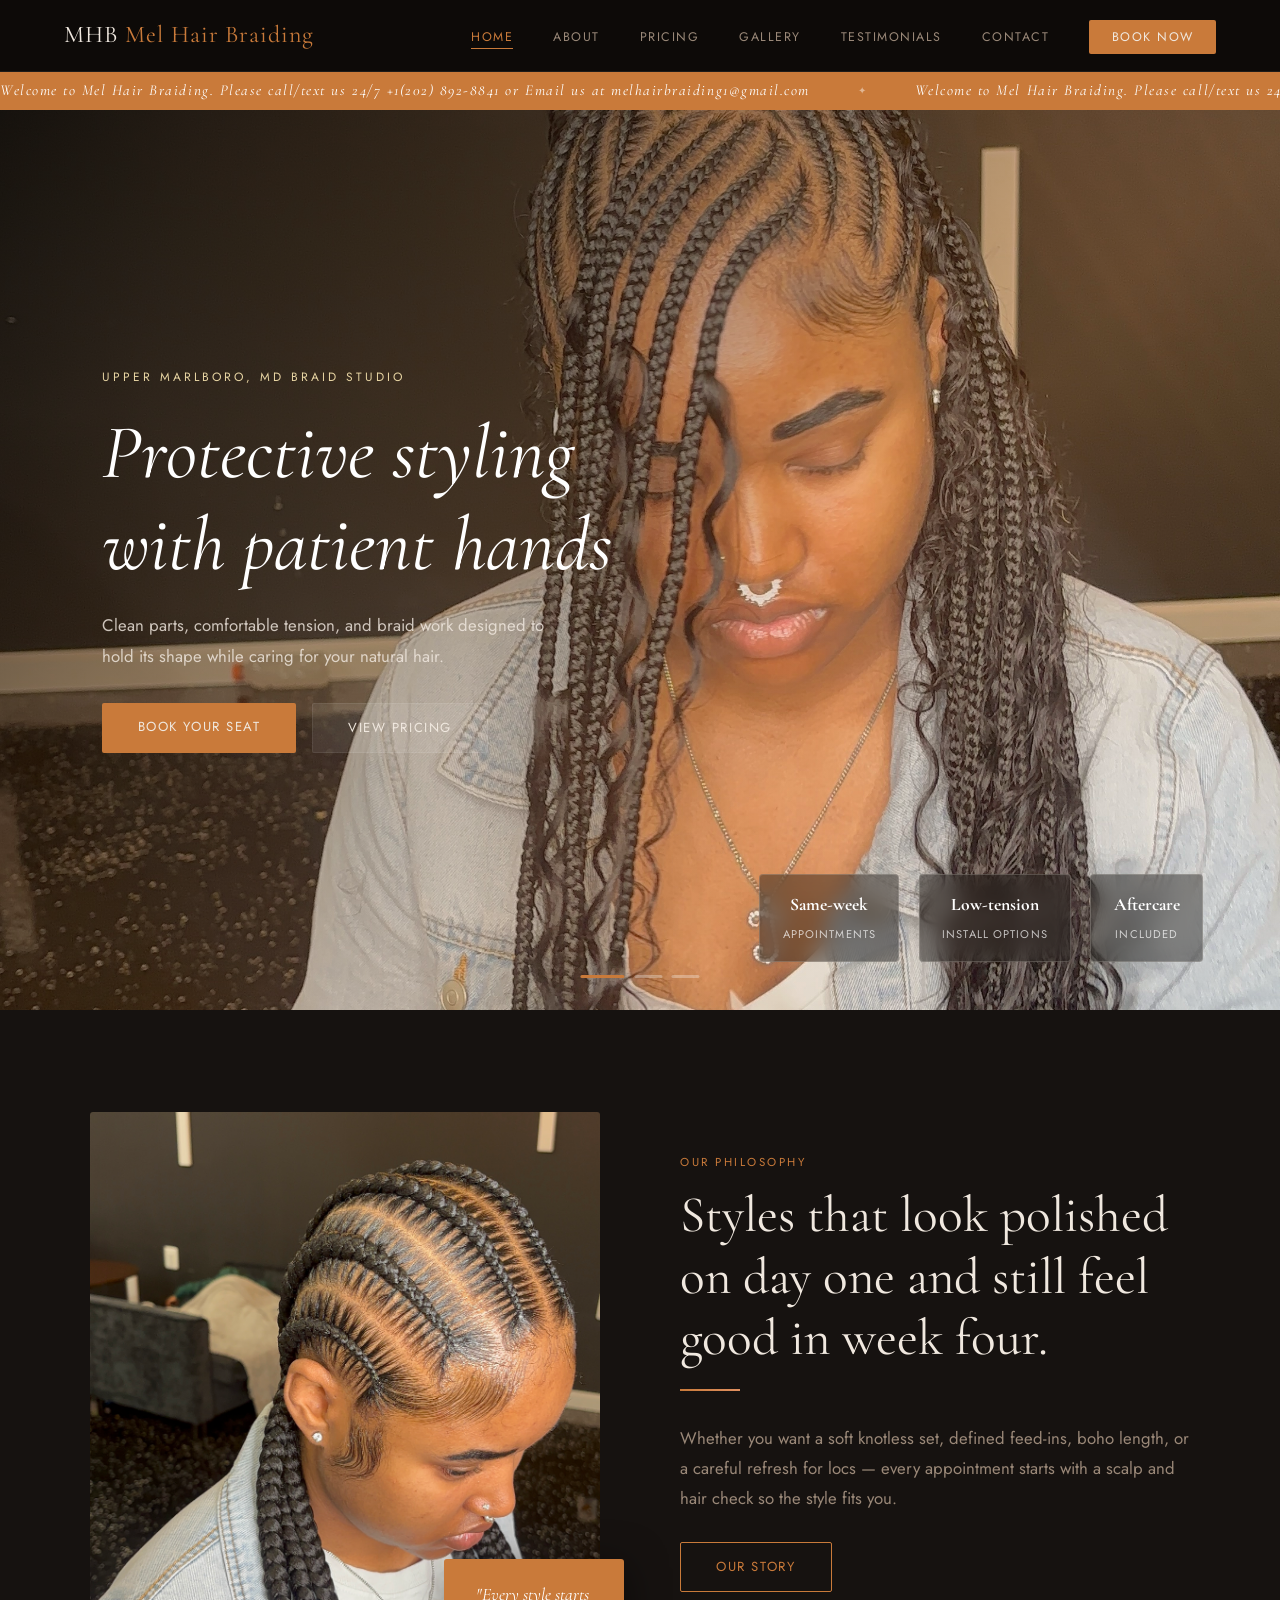
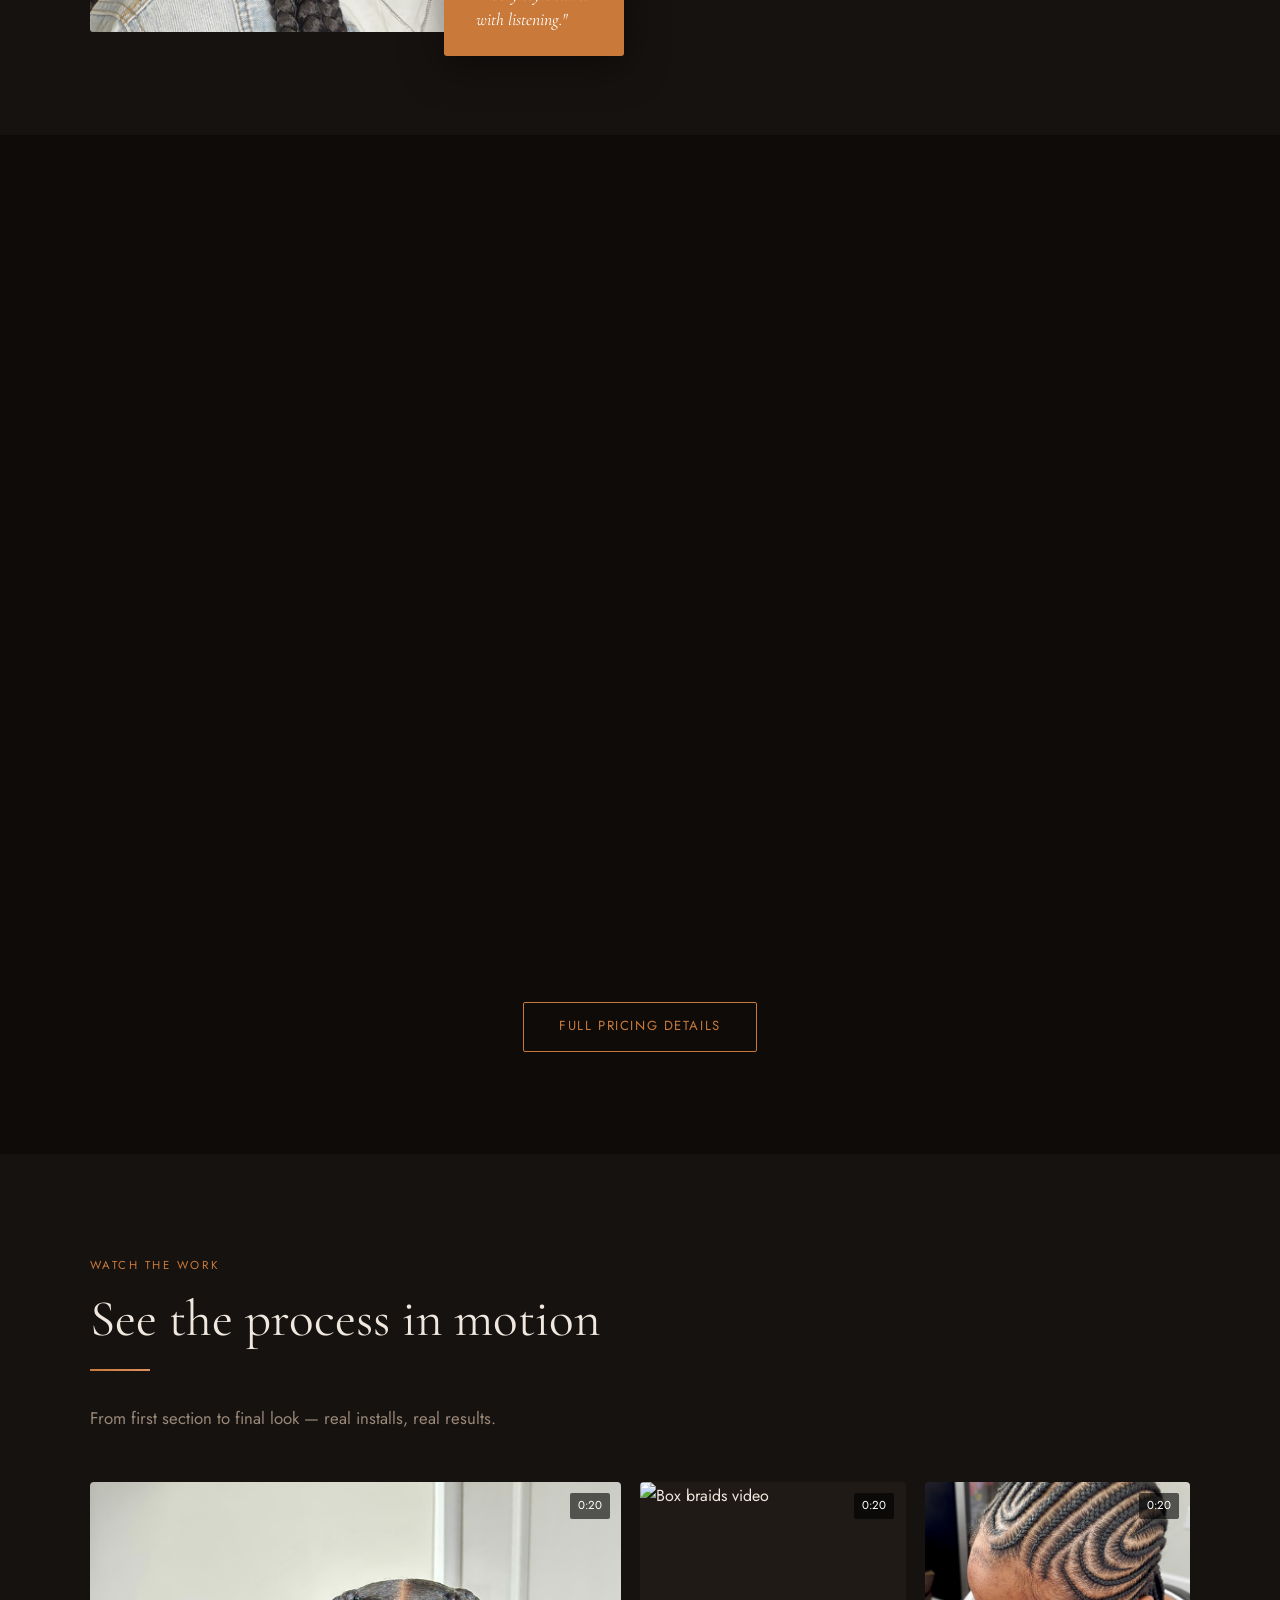
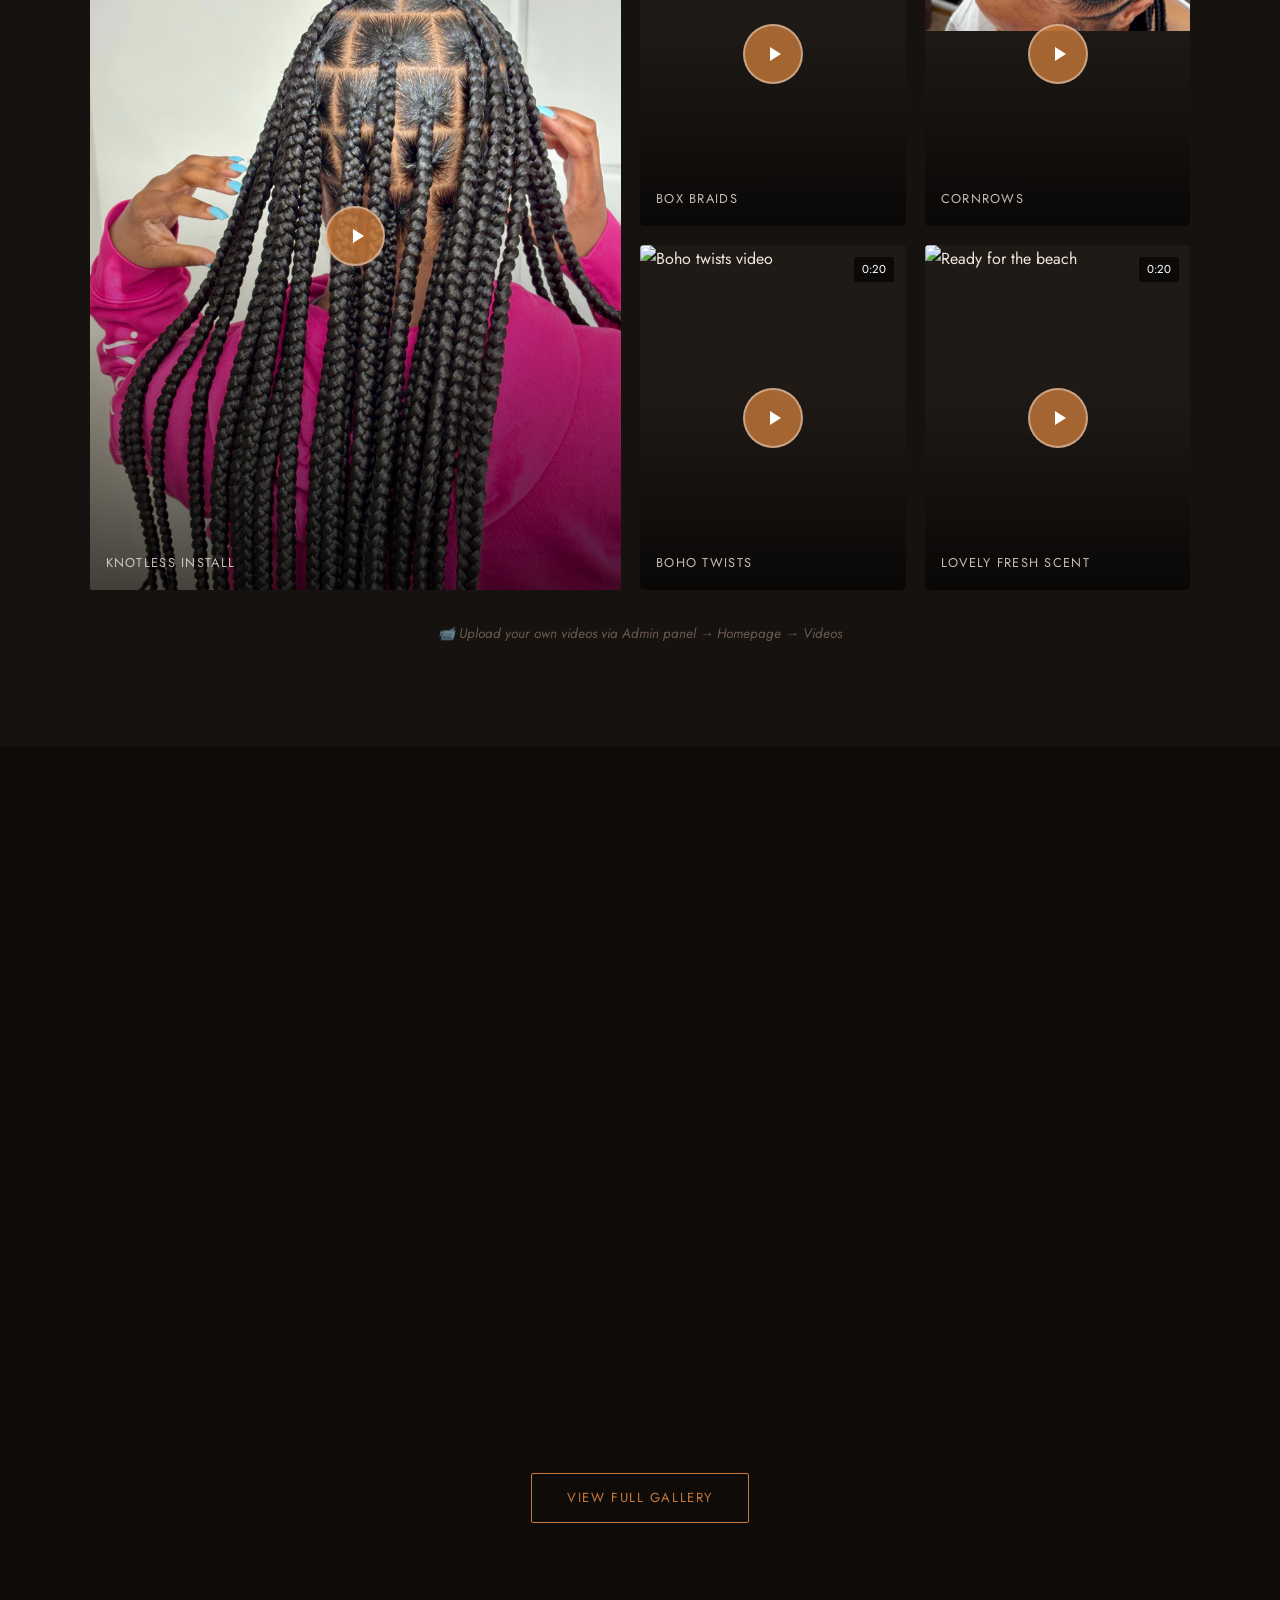
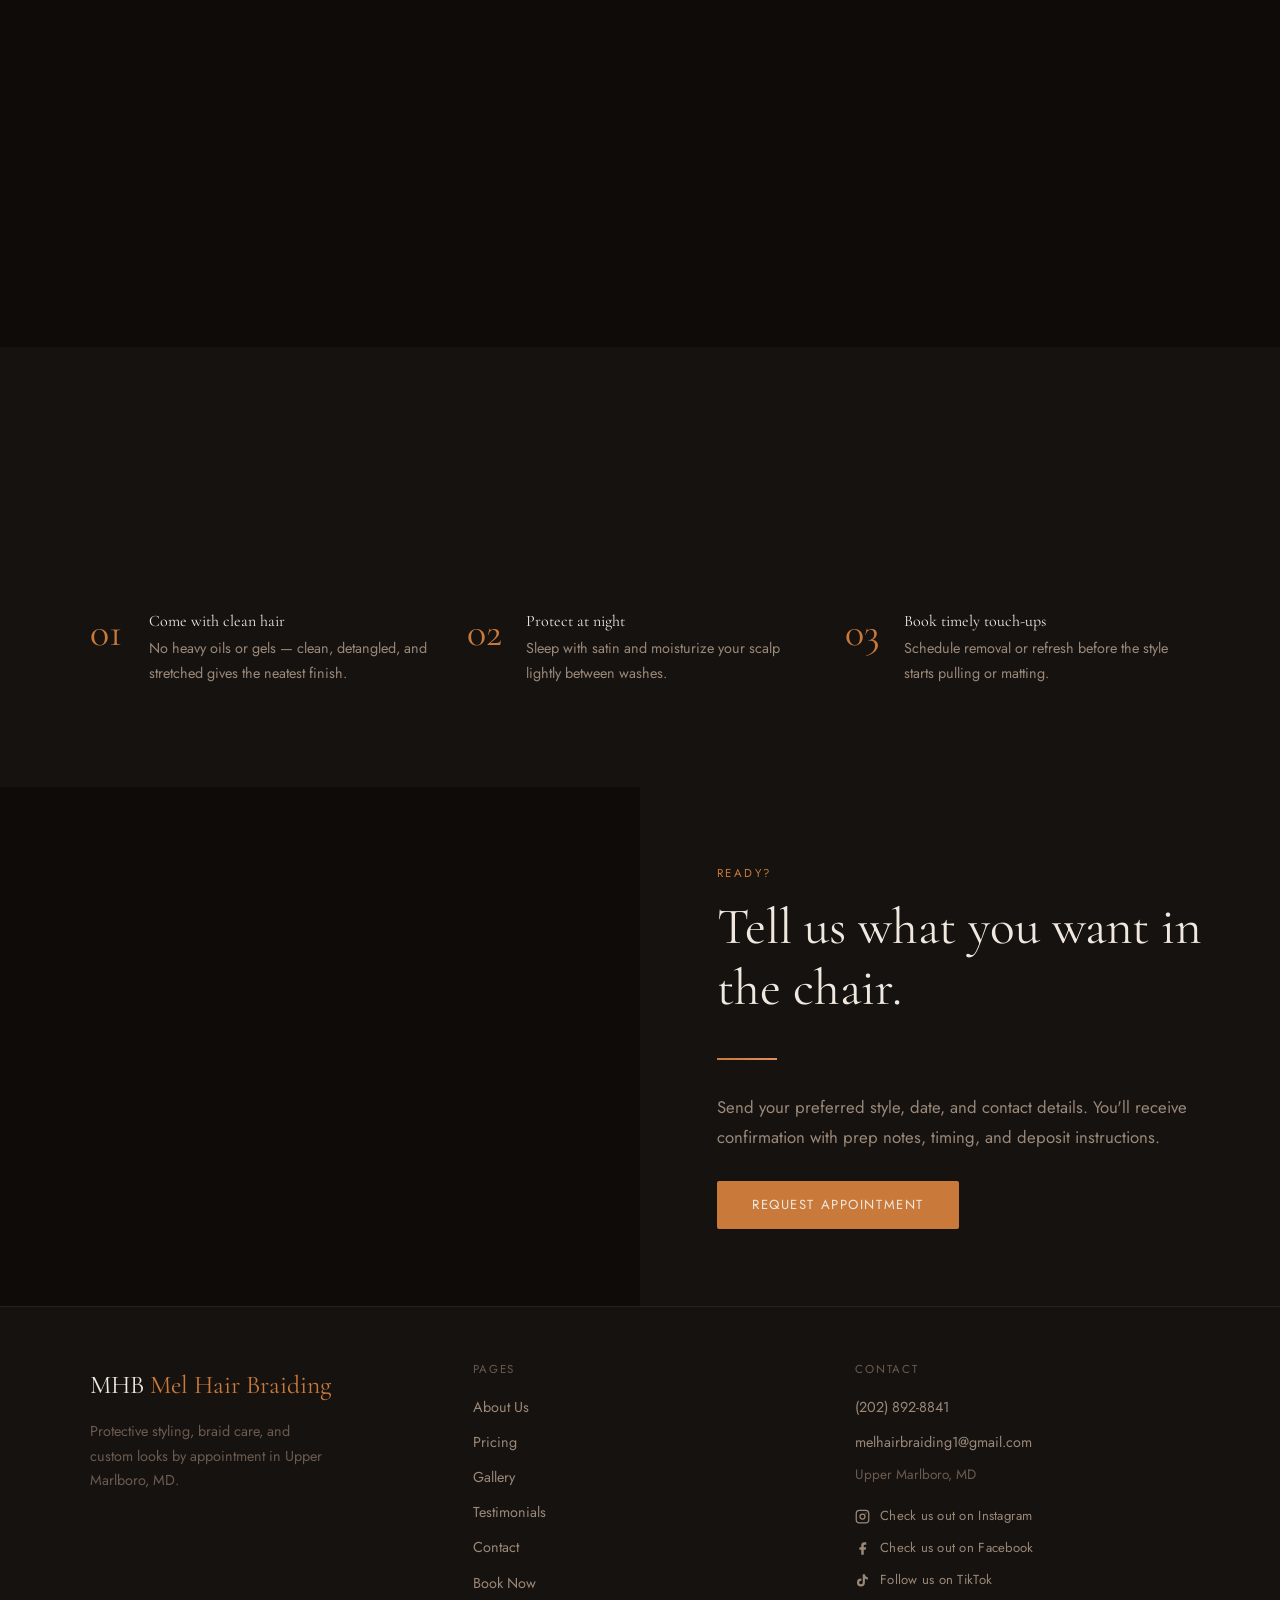
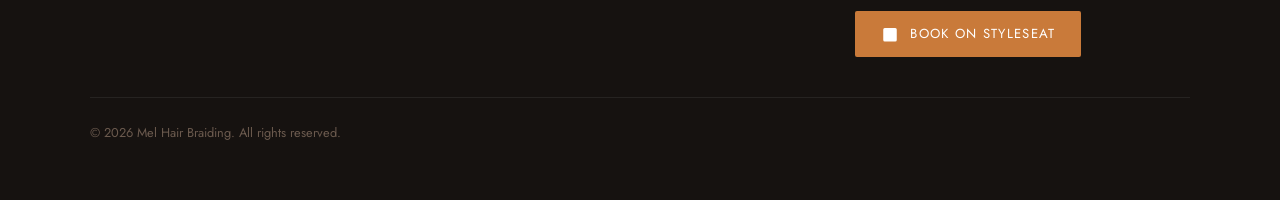
==== commit 9e17e178: "Update index.html" ====
--- a/index.html
+++ b/index.html
@@ -20,7 +20,7 @@
   <meta name="twitter:description" content="Knotless braids, box braids, cornrows, boho twists & loc care. Book now!"/>
   <!-- Schema.org Local Business -->
   <script type="application/ld+json">
-  {"@context":"https://schema.org","@type":"HairSalon","name":"Mel Hair Braiding","url":"https://melhairbraiding.net","telephone":"(555) 018-1331","email":"hello@melhairbraiding.net","address":{"@type":"PostalAddress","addressLocality":"Upper Marlboro","addressRegion":"MD","addressCountry":"US"},"openingHours":["Tu-Fr 09:00-19:00","Sa 08:00-18:00"],"sameAs":["https://www.facebook.com/profile.php?id=100069341483920","https://www.instagram.com/mel_hair_braiding/","https://www.tiktok.com/@melhairbraiding","https://www.styleseat.com/m/v/melhairbraiding"]}
+  {"@context":"https://schema.org","@type":"HairSalon","name":"Mel Hair Braiding","url":"https://melhairbraiding.net","telephone":"(202) 892-8841","email":"melhairbraiding1@gmail.com","address":{"@type":"PostalAddress","addressLocality":"Upper Marlboro","addressRegion":"MD","addressCountry":"US"},"openingHours":["Tu-Fr 09:00-19:00","Sa 08:00-18:00"],"sameAs":["https://www.facebook.com/profile.php?id=100069341483920","https://www.instagram.com/mel_hair_braiding/","https://www.tiktok.com/@melhairbraiding","https://www.styleseat.com/m/v/melhairbraiding"]}
   </script>
   <link rel="stylesheet" href="assets/css/global.css"/>
   <style>
@@ -257,10 +257,10 @@
       <li><a href="contact/index.html">Contact</a></li>
       <li><a href="book/index.html">Book Now</a></li>
     </ul></div>
-    <div>
+    <div class="footer-contact-col">
       <h4>Contact</h4>
       <ul class="footer-links" id="footerContact"></ul>
-      <div class="social-links" style="margin-top:1.2rem"></div>
+      <div class="social-cta-links" style="margin-top:1.2rem"></div>
       <a href="https://www.styleseat.com/m/v/melhairbraiding" target="_blank" rel="noopener" class="styleseat-btn" style="margin-top:1.2rem">
         <svg viewBox="0 0 24 24"><path d="M8 2v4M16 2v4M3 10h18M5 4h14a2 2 0 012 2v14a2 2 0 01-2 2H5a2 2 0 01-2-2V6a2 2 0 012-2z"/></svg>
         Book on StyleSeat
